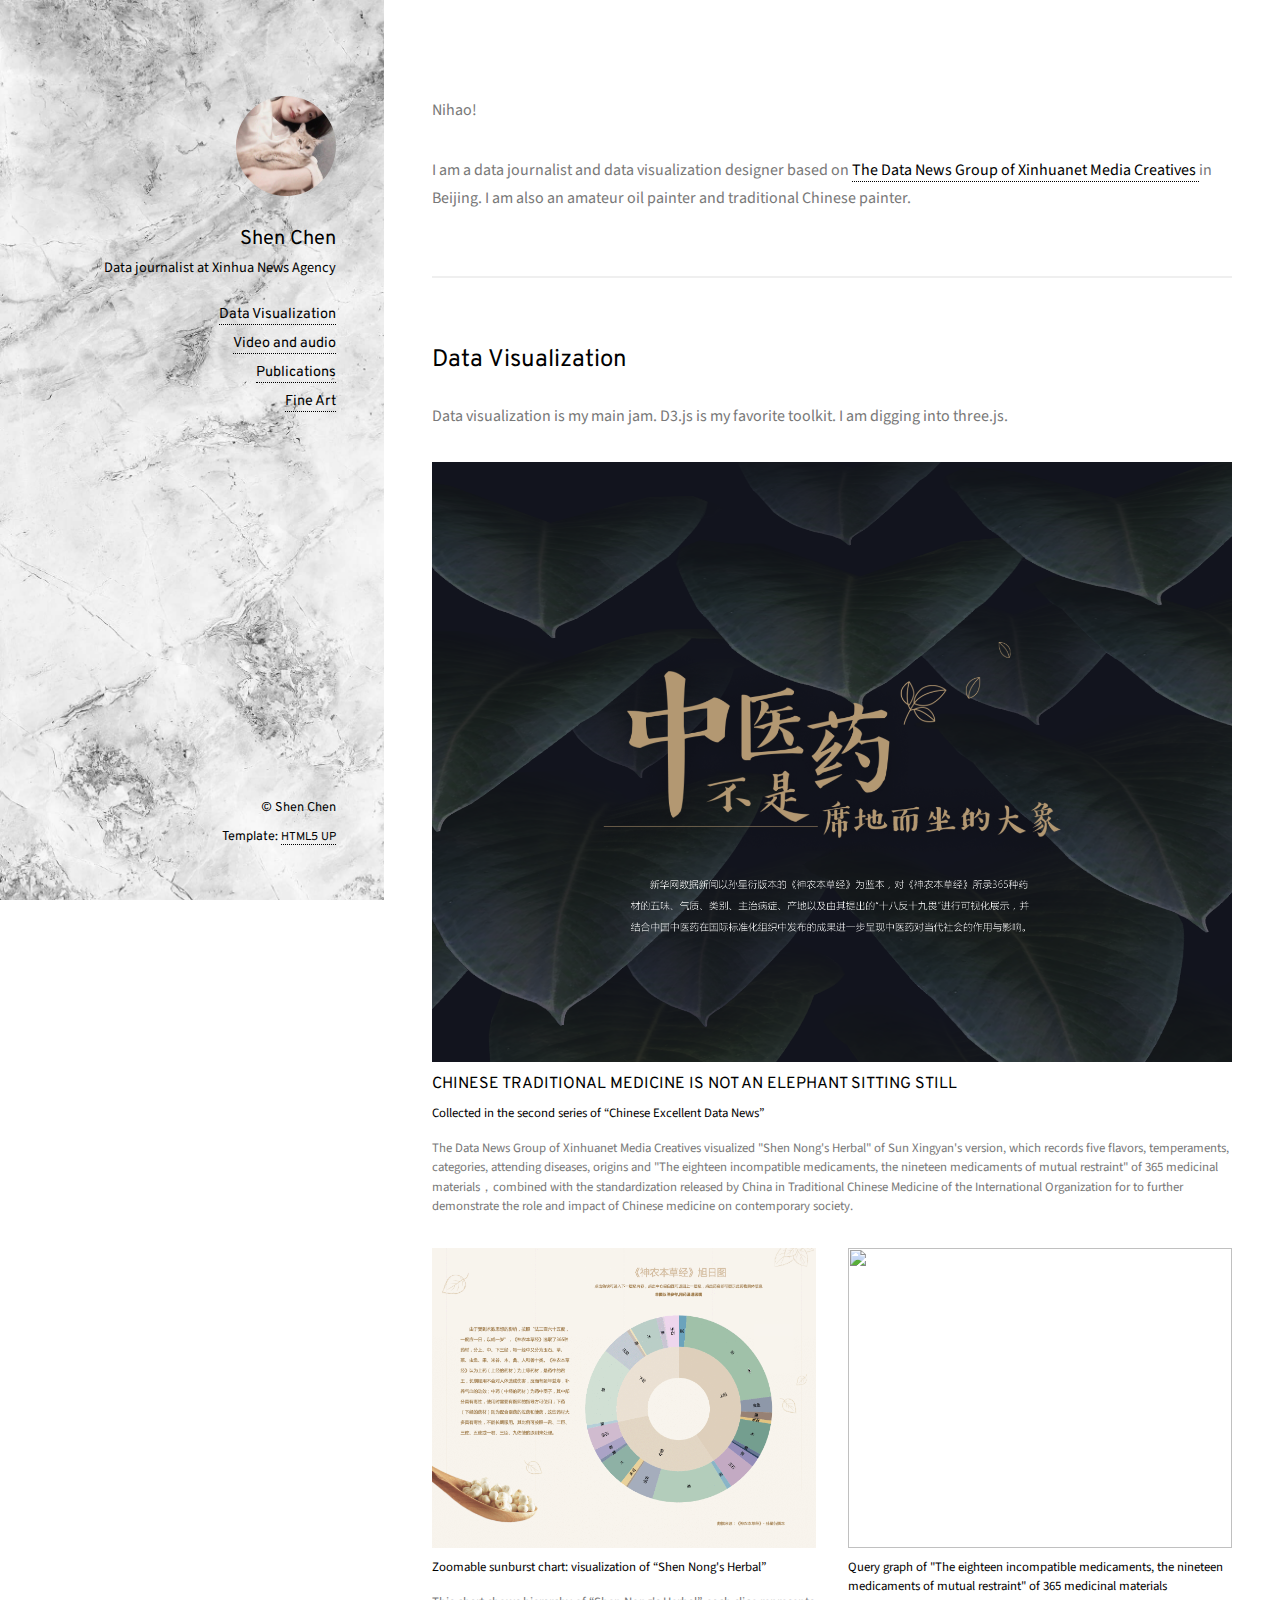
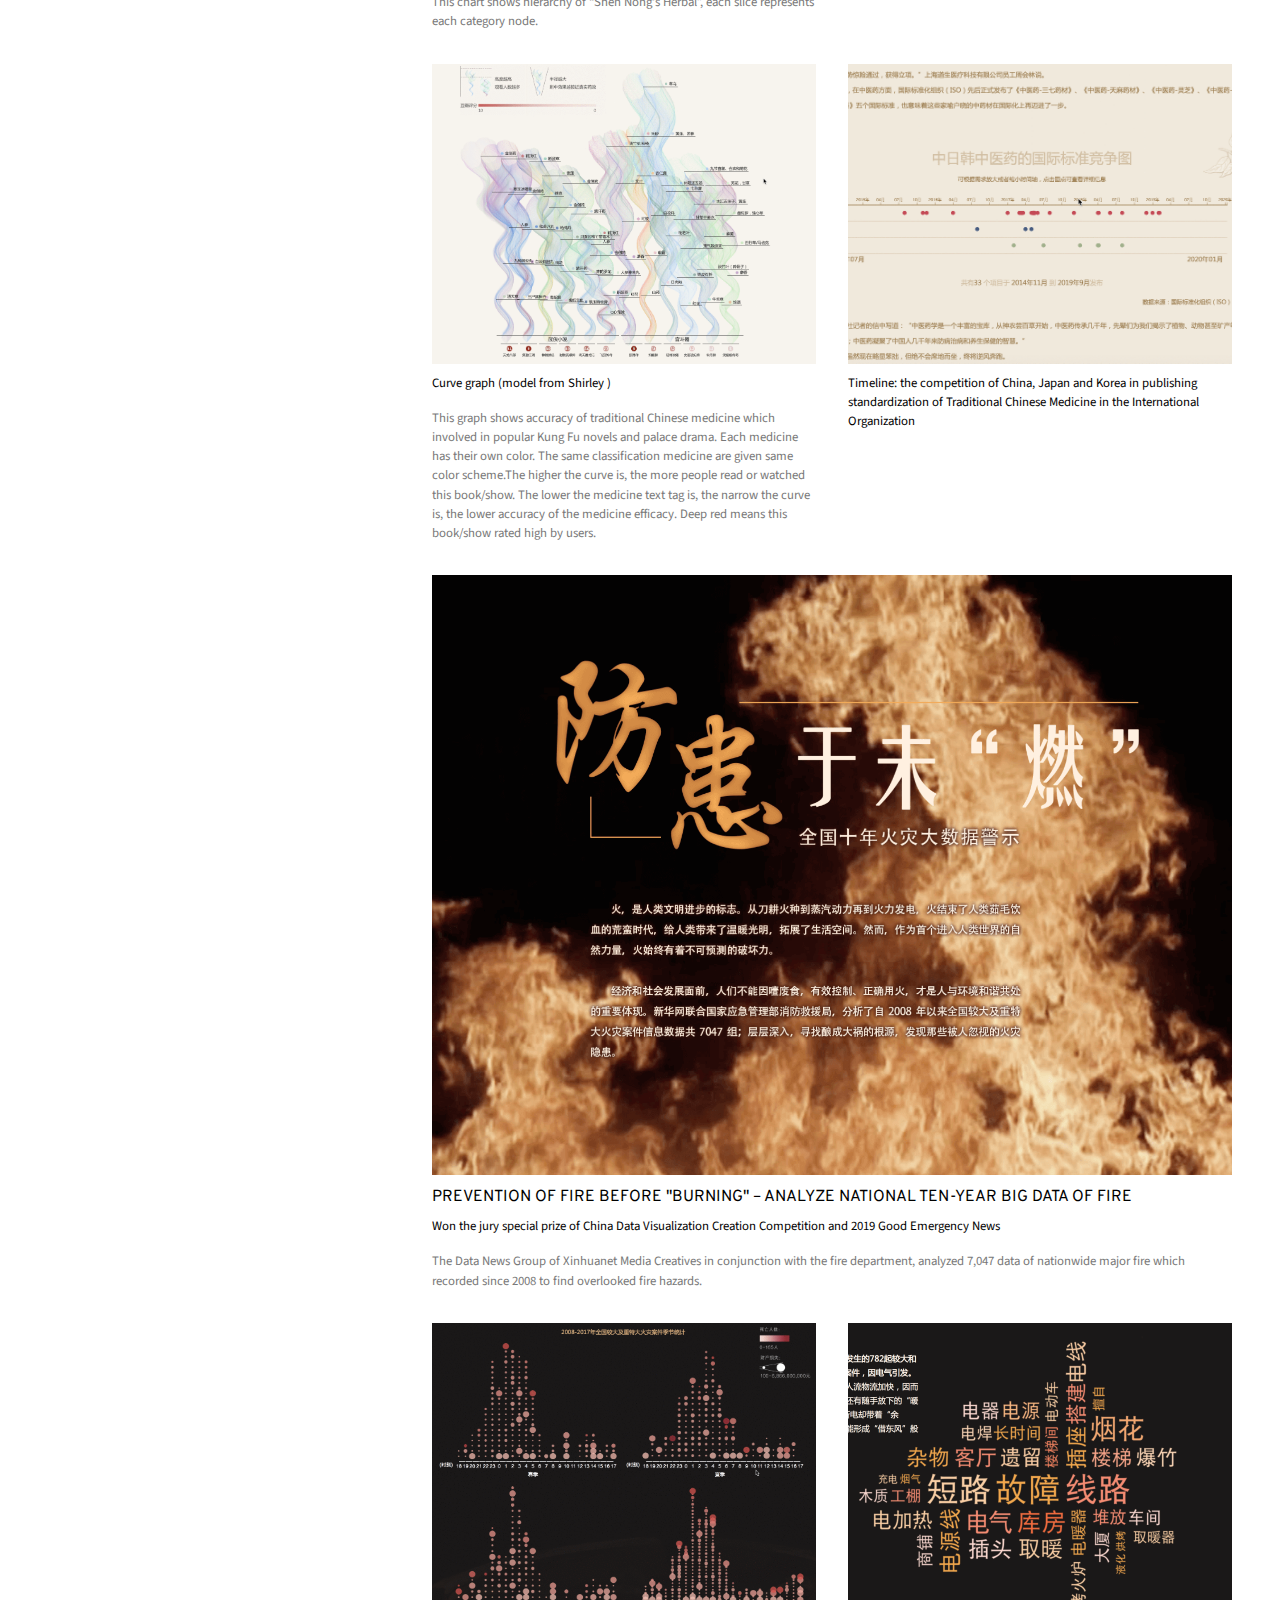
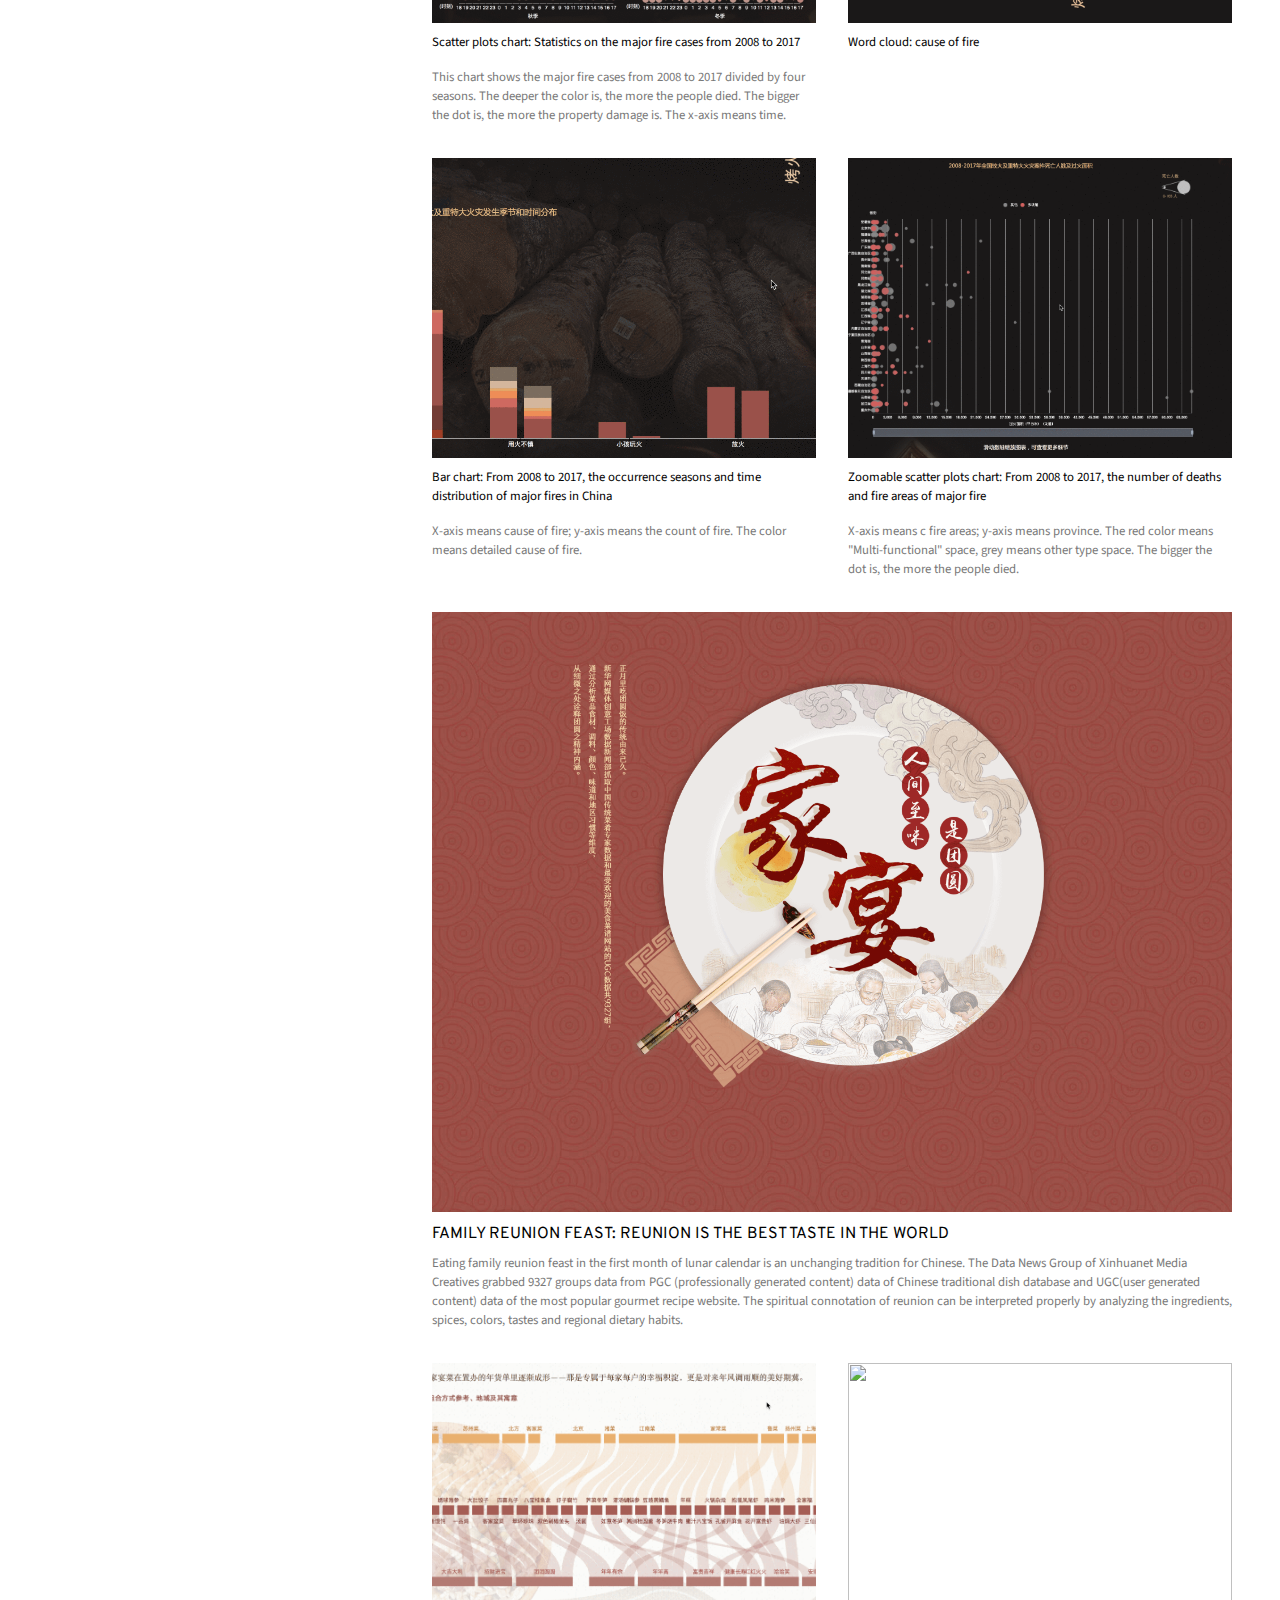
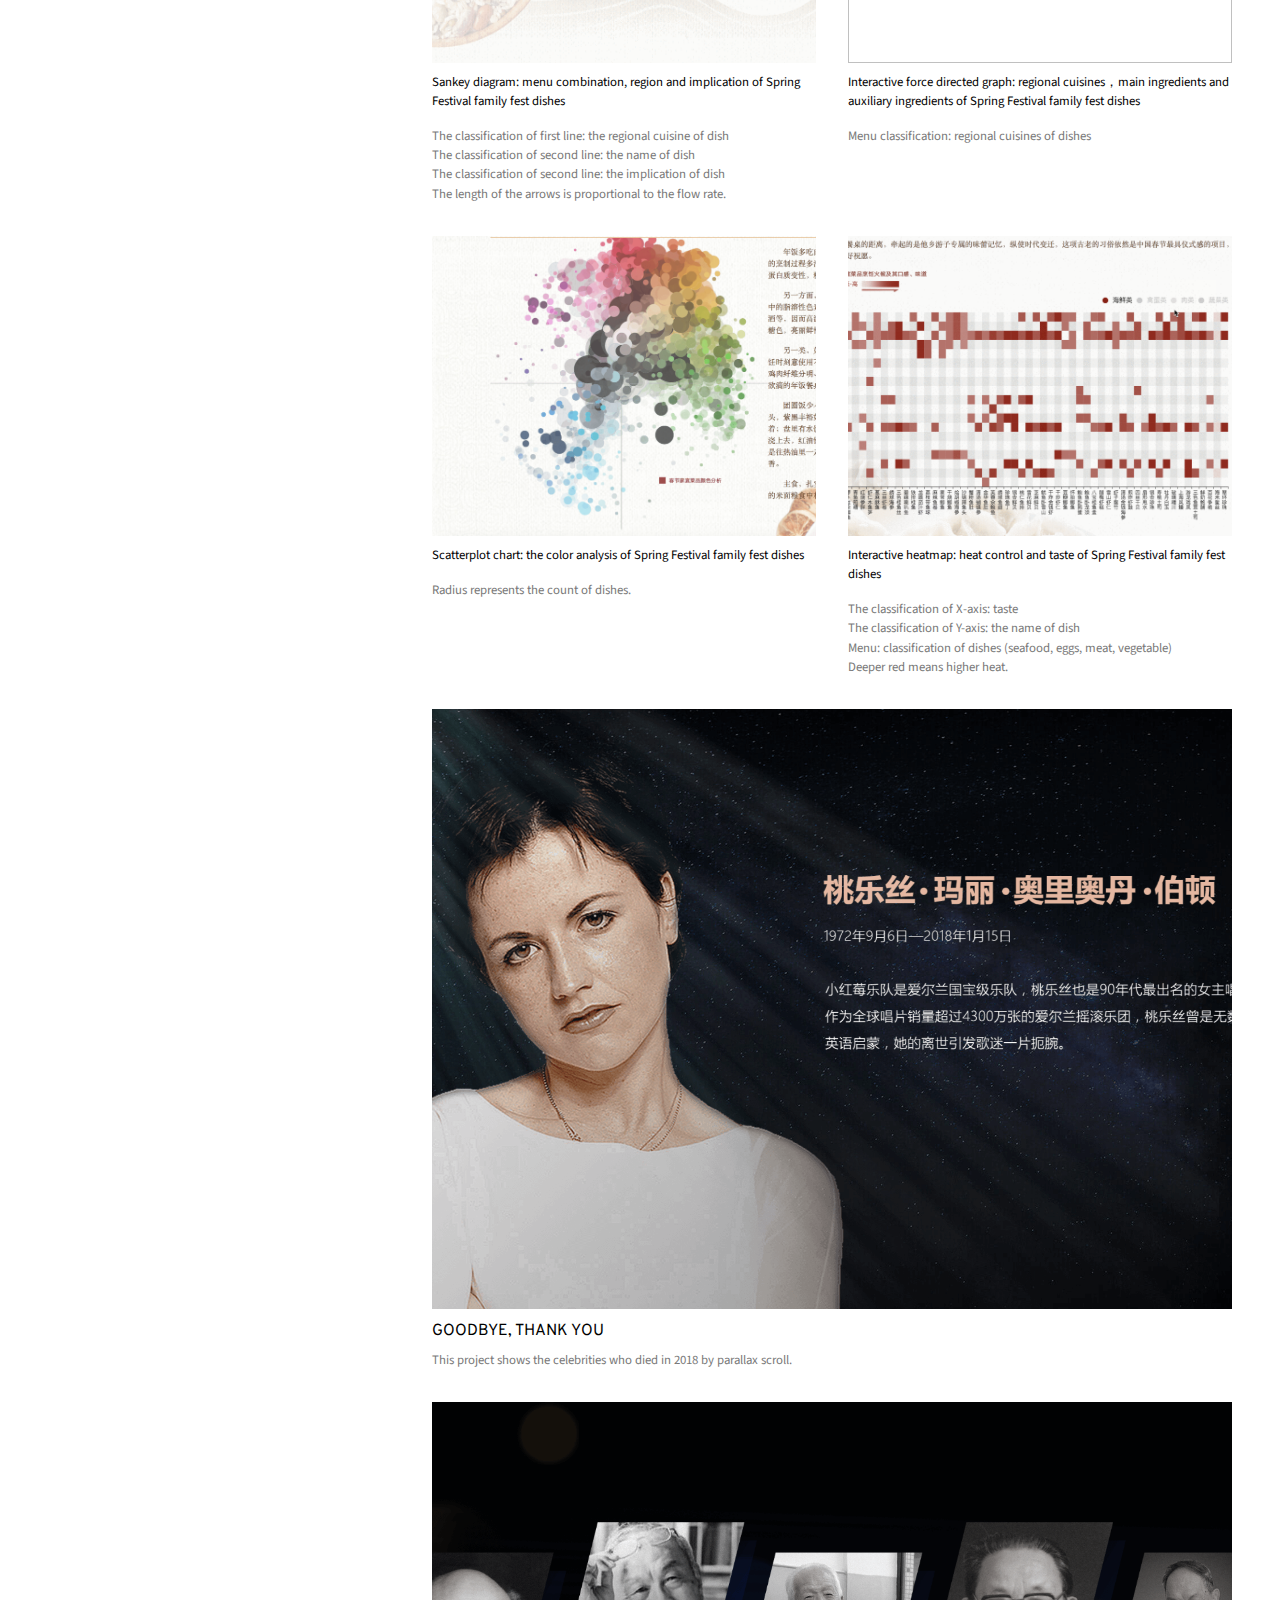
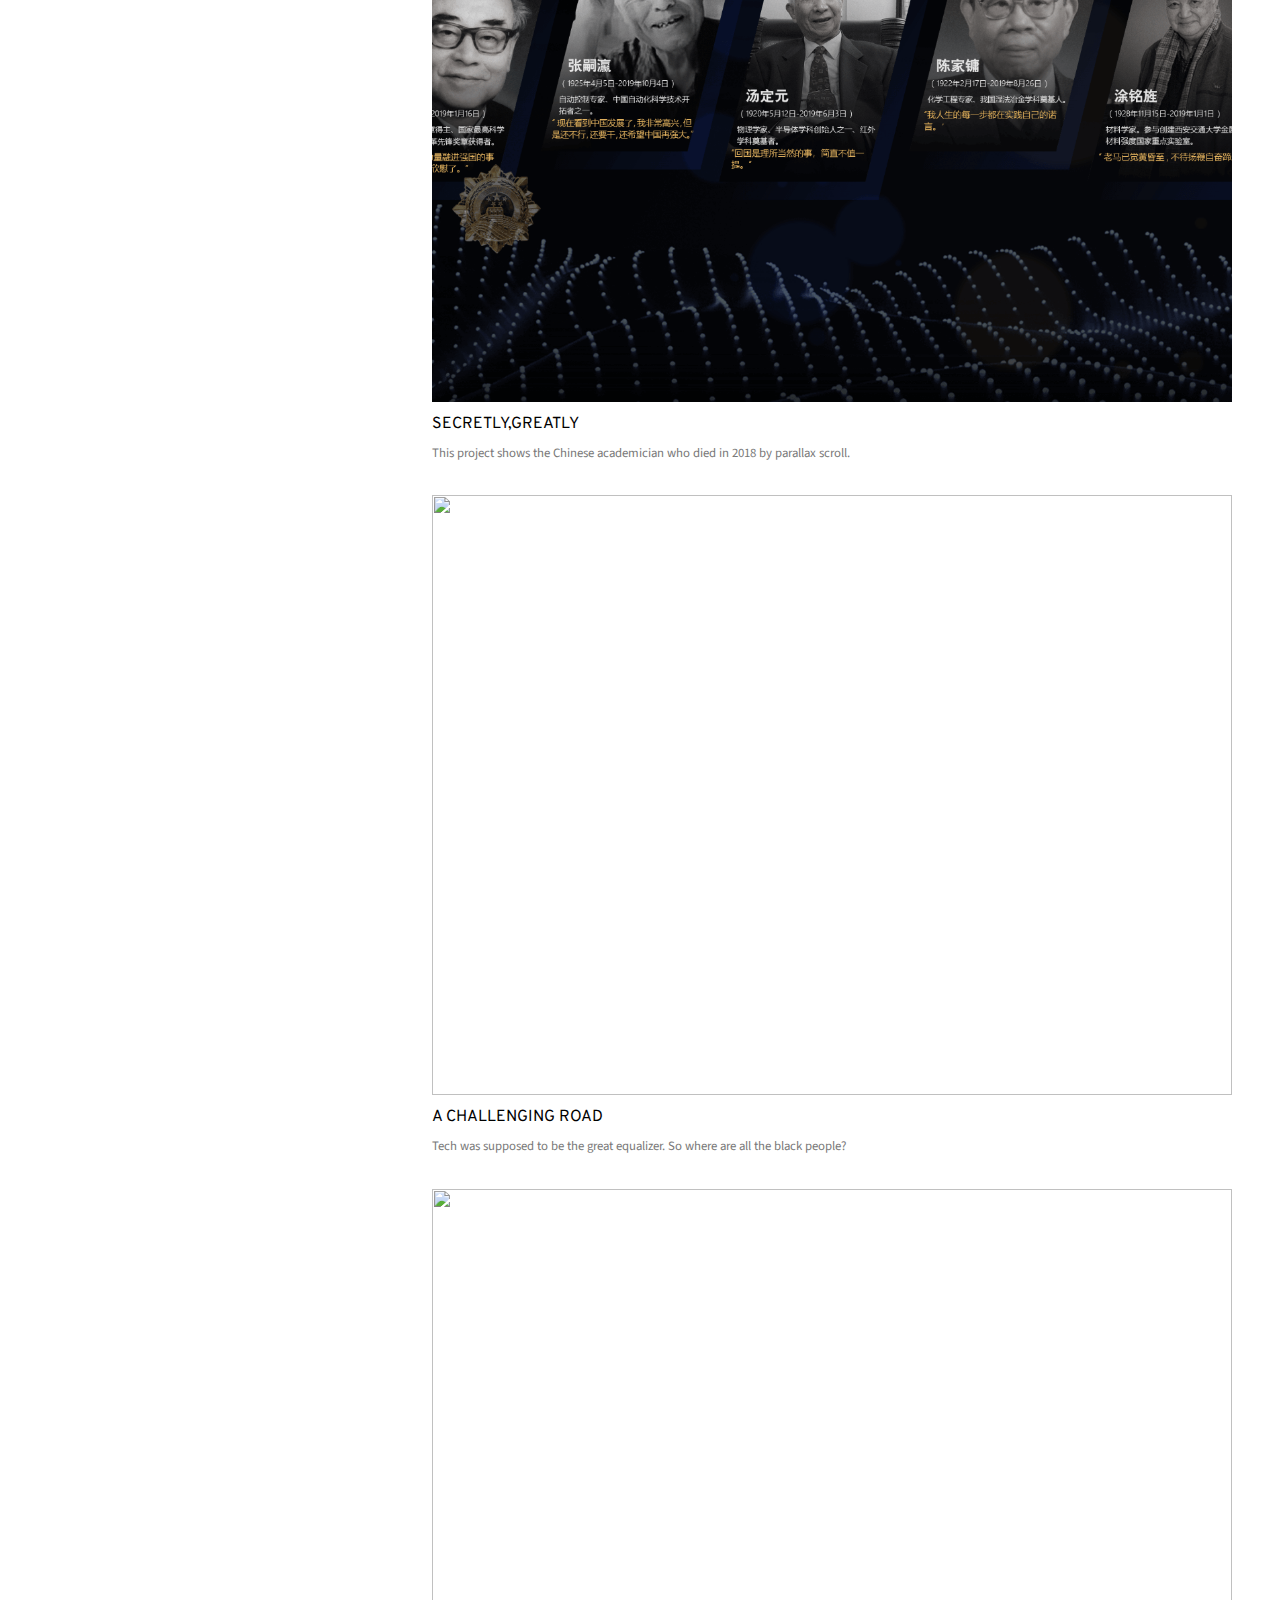
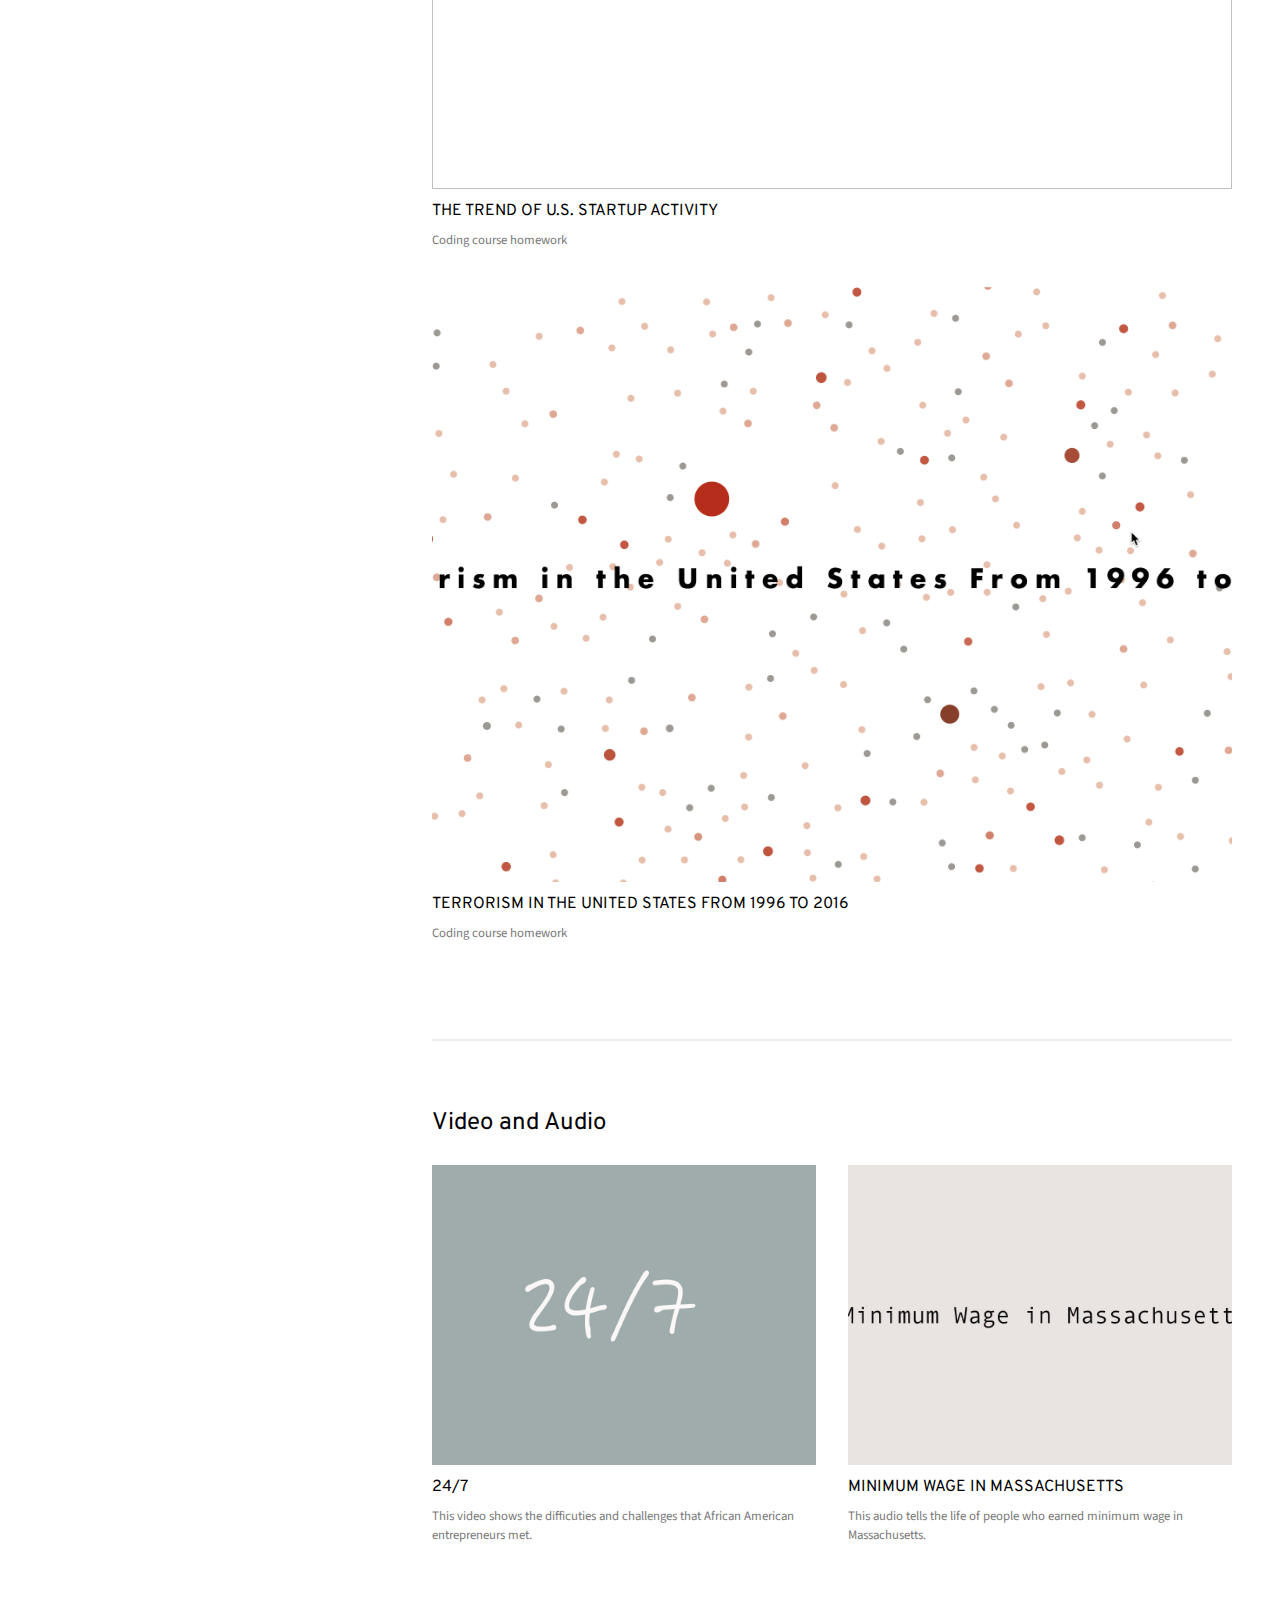
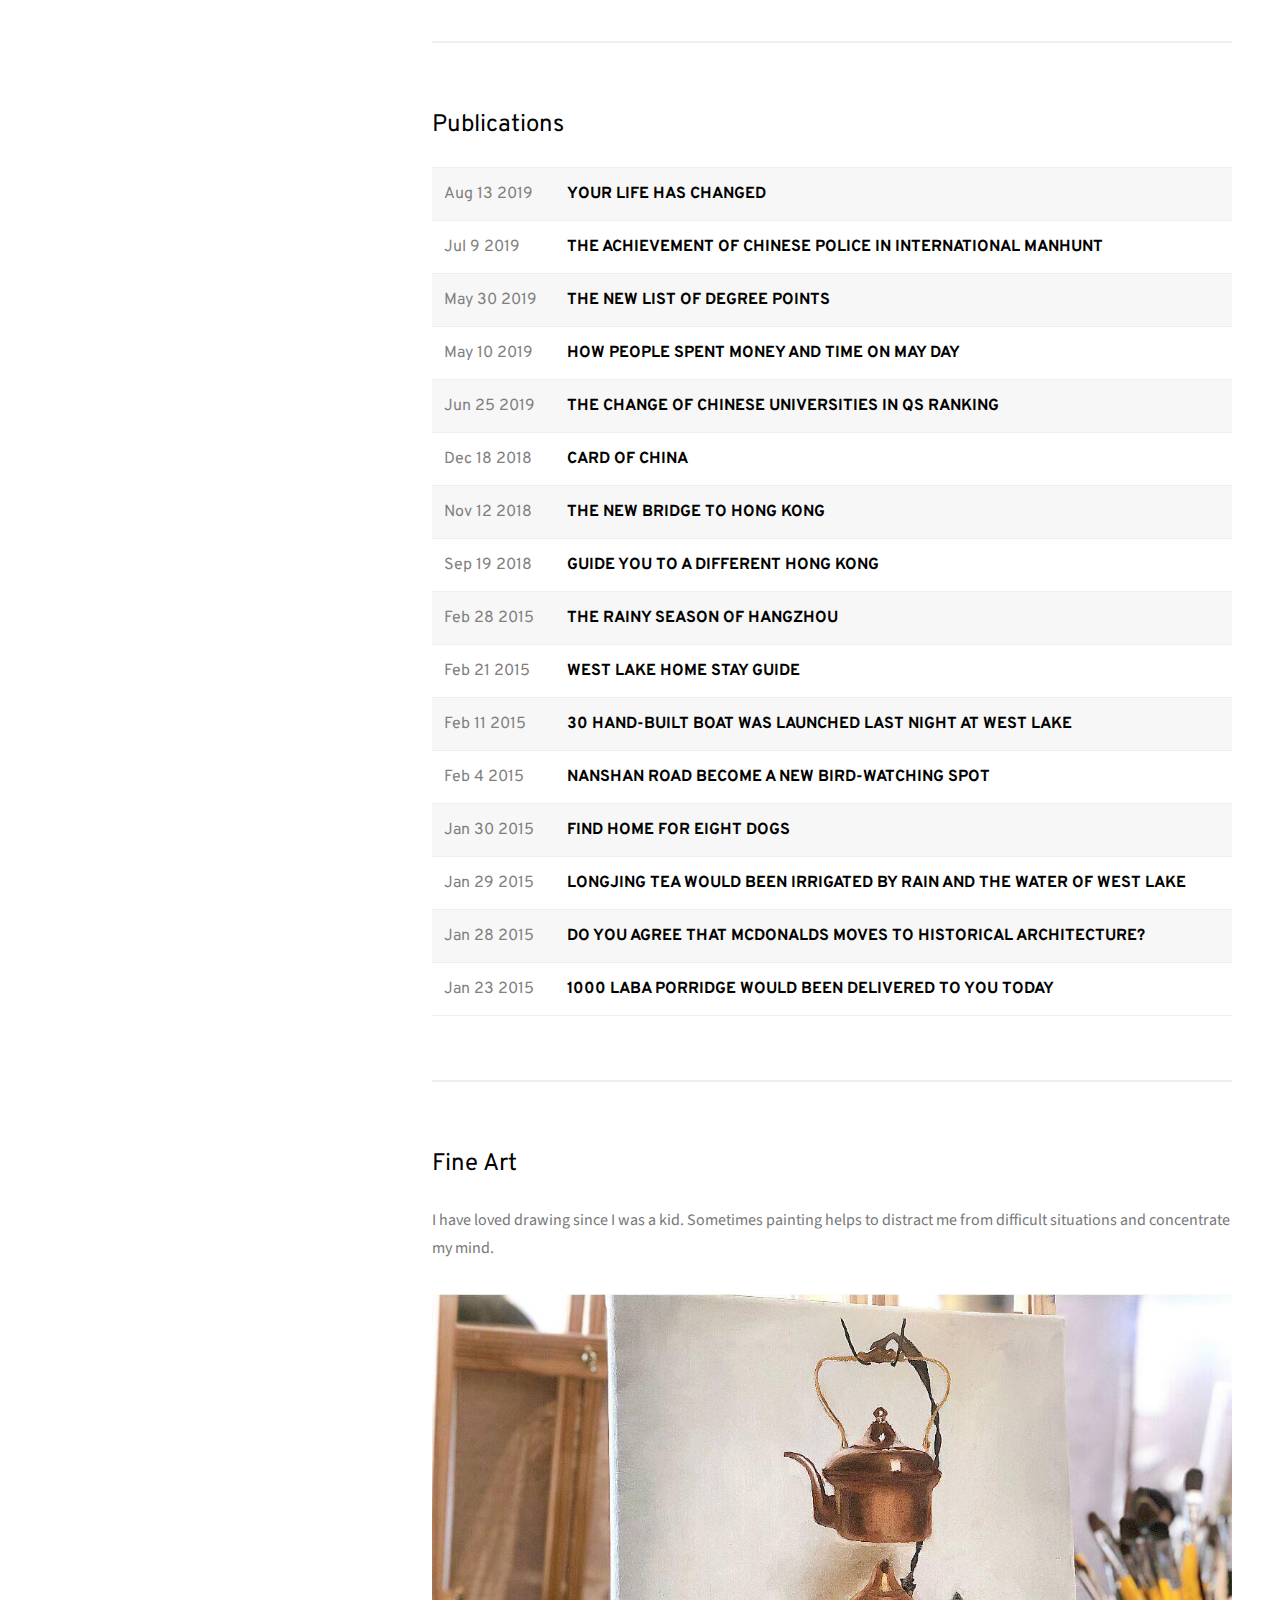
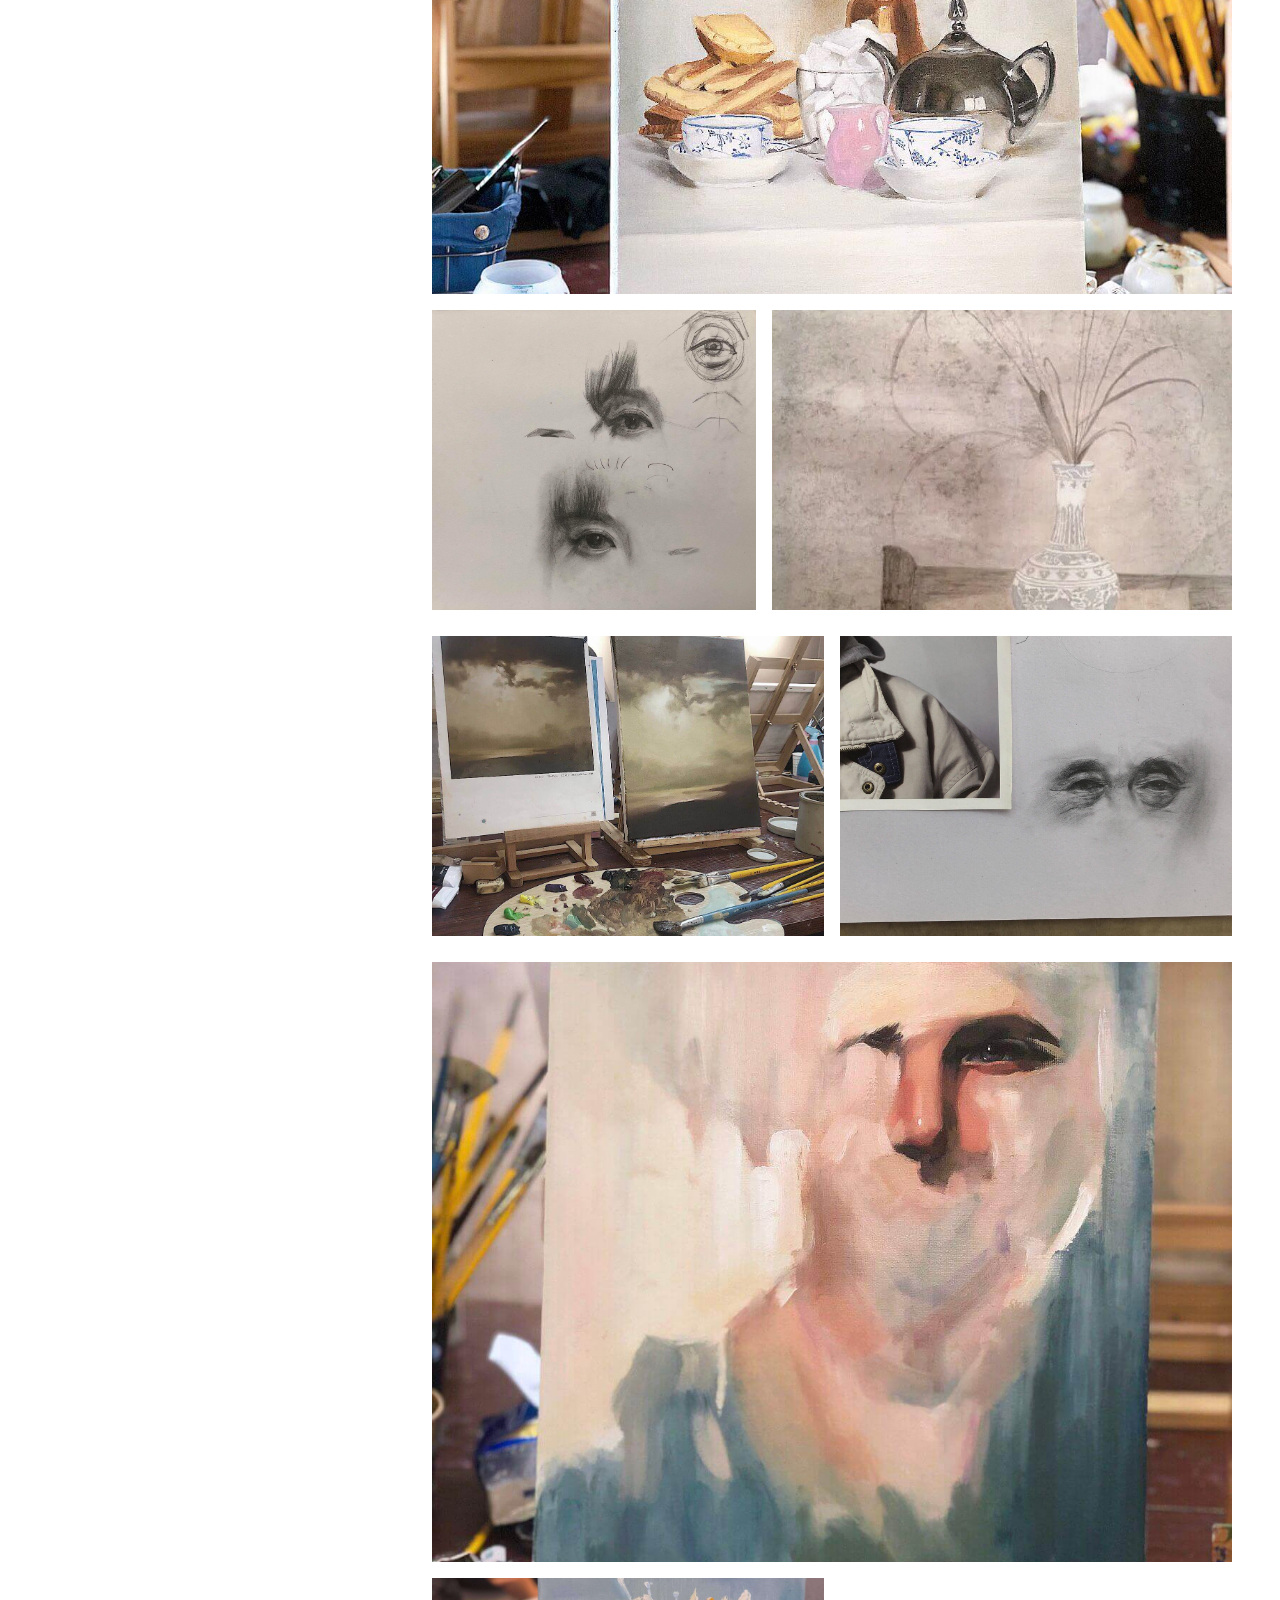
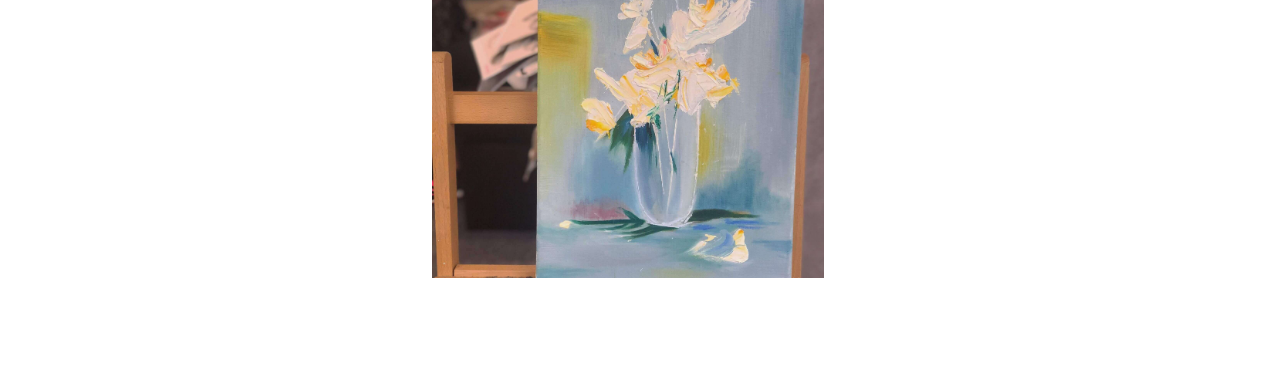
==== index.html @ 976555fa "initial" ====
<!DOCTYPE HTML>
<html>
	<head>
		<title>Shen Chen</title>
		<meta charset="utf-8" />
		<link rel="shortcut icon" type="image/x-icon" href="favicon.ico" />
		<meta name="viewport" content="width=device-width, initial-scale=1, user-scalable=no" />
		<link rel="stylesheet" href="assets/css/main.css" />
		<link rel="stylesheet" href="assets/css/custom.css" />
	</head>
	<body class="is-preload">

		<!-- Header -->
			<header id="header">
				<div class="inner">
					<a href="#" class="image avatar"><img src="images/shen.jpg" alt="Link to work" /></a>
					<h1> Shen Chen </h1>
						<p>Data journalist at Xinhua News Agency</p>
						<ul >
							<li><a href="#two" > Data Visualization </a></li>
							<li><a href="#three" > Video and audio </a></li>
							<li><a href="#four" > Publications </a></li>
							<li><a href="#five"> Fine Art </a></li>
						</ul>
				</div>
			</header>

		<!-- Main -->
			<div id="main">

				<!-- One -->
					<section id="one">
						<p>Nihao! </p>
						<p>I am a data journalist and data visualization designer based on <a href="http://www.xinhuanet.com/datanews/index.htm">The Data News Group of Xinhuanet Media Creatives </a>in Beijing. I am also an amateur oil painter and traditional Chinese painter.</p>
					</section>

				<!-- Two -->
					<section id="two">
						<h2>Data Visualization</h2>
						<p>Data visualization is my main jam. D3.js is my favorite toolkit. I am digging into three.js. </p>


						<div class="row">
							<article class="col-12 col-12-xsmall work-item">
								<a href="http://www.xinhuanet.com/video/sjxw/2019-08/02/c_1210225888.htm" target="_blank"><img style="height:600px" src="images/thumbs/medicine1.png"/></a>
								<h3 class='sub_title'>Chinese traditional medicine is not an elephant sitting still</h3>
								<div id='subhead'><p>Collected in the second series of “Chinese Excellent Data News”</p></div>
								<p>
								The Data News Group of Xinhuanet Media Creatives visualized "Shen Nong's Herbal" of Sun Xingyan's version, which records five flavors, temperaments, categories, attending diseases, origins and "The eighteen incompatible medicaments, the nineteen medicaments of mutual restraint" of 365 medicinal materials，combined with the standardization  released by China in Traditional Chinese Medicine of the International Organization for to further demonstrate the role and impact of Chinese medicine on contemporary society.
								</p>
							</article>
							<article class="col-6 col-12-xsmall work-item">
								<img src="images/thumbs/medicine2.gif" />
								<div id='subhead'><p>Zoomable sunburst chart: visualization of “Shen Nong's Herbal”</p></div>
								<p>This chart shows hierarchy of “Shen Nong's Herbal”, each slice represents each category node.</p>
							</article>
							<article class="col-6 col-12-xsmall work-item">
								<img src="images/thumbs/medicine3.gif" />
								<div id='subhead'><p>Query graph of "The eighteen incompatible medicaments, the nineteen medicaments of mutual restraint" of 365 medicinal materials</p></div>
							</article>
							<article class="col-6 col-12-xsmall work-item">
								<img src="images/thumbs/medicine4.gif" />
								<div id='subhead'><p>Curve graph (model from <a href="http://sxywu.com/olympics/">Shirley</a> )</p></div>
								<p>This graph shows accuracy of traditional Chinese medicine which involved in popular Kung Fu novels and palace drama. Each medicine has their own color. The same classification medicine are given same color scheme.The higher the curve is, the more people read or watched this book/show. The lower the medicine text tag is, the narrow the curve is, the lower accuracy of the medicine efficacy. Deep red means this book/show rated high by users. </p>
							</article>
							<article class="col-6 col-12-xsmall work-item">
								<img src="images/thumbs/medicine5.gif" />
								<div id='subhead'><p>Timeline: the competition of China, Japan and Korea in publishing standardization of Traditional Chinese Medicine in the International Organization </p></div>
							</article>

							<article class="col-12 col-12-xsmall work-item">
								<a href="http://www.xinhuanet.com/video/sjxw/2019-08/02/c_1210225888.htm" target="_blank"><img style="height:600px" src="images/thumbs/fire1.png"/></a>
								<h3 class='sub_title'>Prevention of fire before "burning" – analyze national ten-year big data of fire</h3>
								<div id='subhead'><p>Won the jury special prize of China Data Visualization Creation Competition and 2019 Good Emergency News</p></div>
								<p>
								The Data News Group of Xinhuanet Media Creatives in conjunction with the fire department, analyzed 7,047 data of nationwide
								major fire which recorded since 2008 to find overlooked fire hazards.
								</p>
							</article>
							<article class="col-6 col-12-xsmall work-item">
								<img src="images/thumbs/fire2.gif" />
								<div id='subhead'><p>Scatter plots chart: Statistics on the major fire cases from 2008 to 2017</p></div>
								<p>This chart shows the major fire cases from 2008 to 2017 divided by four seasons. The deeper the color
									is, the more the people died. The bigger the dot is, the more the property damage is. The x-axis means time.</p>
							</article>
							<article class="col-6 col-12-xsmall work-item">
								<img src="images/thumbs/fire3.png" />
								<div id='subhead'><p>Word cloud: cause of fire</p></div>
							</article>
							<article class="col-6 col-12-xsmall work-item">
								<img src="images/thumbs/fire4.gif" />
								<div id='subhead'><p>Bar chart: From 2008 to 2017, the occurrence seasons and time distribution of major fires in China</p></div>
								<p>X-axis means cause of fire; y-axis means the count of fire. The color means detailed cause of fire. </p>
							</article>
							<article class="col-6 col-12-xsmall work-item">
								<img src="images/thumbs/fire5.gif" />
								<div id='subhead'><p>Zoomable scatter plots chart: From 2008 to 2017, the number of deaths and fire areas of major fire</p></div>
								<p>X-axis means c fire areas; y-axis means province. The red color means "Multi-functional" space, grey means other type space. The bigger the dot is, the more the people died.  </p>
							</article>

							<article class="col-12 col-12-xsmall work-item">
								<a href="http://www.xinhuanet.com/video/sjxw/2019-02/19/c_1210062862.htm" target="_blank"><img style="height:600px" src="images/thumbs/festival1.png"/></a>
								<h3 class='sub_title'>Family reunion feast: reunion is the best taste in the world</h3>
								<p>
								Eating family reunion feast in the first month of lunar calendar is an unchanging tradition for Chinese. The Data News Group of Xinhuanet
								Media Creatives grabbed 9327 groups data from PGC (professionally generated content) data of Chinese traditional dish database and
								UGC(user generated content) data of the most popular gourmet recipe website. The spiritual connotation of reunion can be interpreted properly
								by analyzing the ingredients, spices, colors, tastes and regional dietary habits.
								</p>
							</article>
							<article class="col-6 col-12-xsmall work-item">
								<img src="images/thumbs/festival2.gif" />
								<div id='subhead'><p>Sankey diagram: menu combination, region and implication of Spring Festival family fest dishes</p></div>
								<p>The classification of first line: the regional cuisine of dish
									<br>The classification of second line: the name of dish
									<br>The classification of second line: the implication of dish
									<br>The length of the arrows is proportional to the flow rate.
								</p>
							</article>
							<article class="col-6 col-12-xsmall work-item">
								<img src="images/thumbs/festival3.gif" />
								<div id='subhead'><p>Interactive force directed graph: regional cuisines，main ingredients and auxiliary ingredients of Spring Festival family fest dishes</p></div>
								<p>Menu classification: regional cuisines of dishes</p>
							</article>
							<article class="col-6 col-12-xsmall work-item">
								<img src="images/thumbs/festival4.png" />
								<div id='subhead'><p>Scatterplot chart: the color analysis of Spring Festival family fest dishes</p></div>
								<p>Radius represents the count of dishes.</p>
							</article>
							<article class="col-6 col-12-xsmall work-item">
								<img src="images/thumbs/festival5.gif" />
								<div id='subhead'><p>Interactive heatmap: heat control and taste of Spring Festival family fest dishes</p></div>
								<p>The classification of X-axis: taste
									<br>The classification of Y-axis: the name of dish
									<br>Menu: classification of dishes (seafood, eggs, meat, vegetable)
									<br>Deeper red means higher heat.
								</p>
							</article>

							<article class="col-12 col-12-xsmall work-item">
								<a href="http://fms.news.cn/swf/2018_sjxw/12_30_sqdr/index.html" target="_blank"><img style="height:600px" src="images/thumbs/scroll1.png"/></a>
								<h3>GOODBYE, THANK YOU</h3>
								<p>
									This project shows the celebrities who died in 2018 by parallax scroll.
								</p>
							</article>

							<article class="col-12 col-12-xsmall work-item">
								<a href="http://www.xinhuanet.com/video/sjxw/2019-12/27/c_1210414721.htm" target="_blank"><img style="height:600px" src="images/thumbs/scroll2.png"/></a>
								<h3>SECRETLY,GREATLY</h3>
								<p>
									This project shows the Chinese academician who died in 2018 by parallax scroll.
								</p>
							</article>

							<article class="col-12 col-12-xsmall work-item">
								<a href="https://web.northeastern.edu/themargins/tech-was-supposed-to-be-the-great-equalizer/" target="_blank"><img style="height:600px" src="images/thumbs/dan.gif"/></a>
								<h3>A CHALLENGING ROAD</h3>
								<p>
									Tech was supposed to be the great equalizer. So where are all the black people?
								</p>
							</article>

							<article class="col-12 col-12-xsmall work-item">
								<a href="https://chenshen0406.github.io/homepage/datalist.html" target="_blank"><img style="height:600px" src="images/thumbs/dave.gif"/></a>
								<h3>THE TREND OF U.S. STARTUP ACTIVITY</h3>
								<p>
									Coding course homework
								</p>
							</article>

							<article class="col-12 col-12-xsmall work-item">
								<a href="https://chenshen0406.github.io/final/dist/" target="_blank"><img style="height:600px" src="images/thumbs/dots.gif"/></a>
								<h3>TERRORISM IN THE UNITED STATES FROM 1996 TO 2016</h3>
								<p>
									Coding course homework
								</p>
							</article>
						</div>

					</section>


					<!-- Three -->
						<section id="three">
							<h2>Video and Audio</h2>
							<div class="row">
								<article class="col-6 col-12-xsmall work-item">
									<a href="https://pan.baidu.com/s/1smZmDOD" target="_blank"><img src="images/thumbs/video1.jpg" alt="Link to work" /></a>
									<h3>24/7</h3>
									<p>This video shows the difficuties and challenges that African American entrepreneurs met.</p>
								</article>
								<article class="col-6 col-12-xsmall work-item">
									<a href="https://pan.baidu.com/s/1pMO1xft" target="_blank"><img src="images/thumbs/audio1.jpg" alt="Link to work" /></a>
									<h3 class='sub_title'>Minimum Wage in Massachusetts</h3>
									<p>This audio tells the life of people who earned minimum wage in Massachusetts.</p>
								</article>
							</div>

						</section>

						<!-- Four -->
							<section id="four">
								<h2>Publications</h2>
								<article class="col-12 col-12-xsmall work-item">
									<table style="width:100%">
									<tr>
										<td class="date">Aug 13 2019</td>
										<td class="work">
											<a href="http://fms.news.cn/swf/2019_sjxw/8_13_ms/index.html" class='sub_title'>
												Your life has changed
											</a><br>
										</td>
									</tr>
									<tr>
										<td class="date">Jul 9 2019</td>
										<td class="work">
											<a href="http://www.xinhuanet.com/video/sjxw/2019-07/09/c_1210186580.htm" class='sub_title'>
												The achievement of Chinese police in international manhunt
											</a>
										</td>
									</tr>
									<tr>
										<td class="date">May 30 2019</td>
										<td class="work">
											<a href="http://www.xinhuanet.com/video/sjxw/2019-05/30/c_1210147977.htm " class='sub_title'>
												The new list of degree points
											</a>
										</td>
									</tr>
									<tr>
										<td class="date">May 10 2019</td>
										<td class="work">
											<a href="http://www.xinhuanet.com/video/sjxw/2019-05/10/c_1210131054.htm" class='sub_title'>
												How people spent money and time on May Day
											</a>
										</td>
									</tr>
									<tr>
										<td class="date">Jun 25 2019</td>
										<td class="work">
											<a href="http://www.xinhuanet.com/video/sjxw/2019-06/25/c_1210169179.htm" class='sub_title'>
												The change of Chinese Universities in QS ranking
											</a>
										</td>
									</tr>
									<tr>
										<td class="date">Dec 18 2018</td>
										<td class="work">
											<a href="http://www.xinhuanet.com/video/sjxw/2018-12/18/c_1210018050.htm" class='sub_title'>
												Card of China
											</a>
										</td>
									</tr>
									<tr>
										<td class="date">Nov 12 2018</td>
										<td class="work">
											<a href="http://www.xinhuanet.com/video/sjxw/2018-11/12/c_129991856.htm" class='sub_title'>
												The new bridge to Hong Kong
											</a>
										</td>
									</tr>
									<tr>
										<td class="date">Sep 19 2018</td>
										<td class="work">
											<a href="http://www.xinhuanet.com/video/sjxw/2018-09/19/c_129956661.htm" class='sub_title'>
												Guide you to a different Hong Kong
											</a>
										</td>
									</tr>
									<tr>
										<td class="date">Feb 28 2015</td>
										<td class="work">
											<a href="http://qjwb.zjol.com.cn/html/2015-02/28/content_2977026.htm?div=-1" class='sub_title'>
												The rainy season of Hangzhou
											</a><br>
										</td>
									</tr>
									<tr>
										<td class="date">Feb 21 2015</td>
										<td class="work">
											<a href="http://qjwb.zjol.com.cn/html/2015-02/21/content_2974654.htm?div=-1" class='sub_title'>
												West Lake home stay guide
											</a><br>
										</td>
									</tr>
									<tr>
										<td class="date">Feb 11 2015</td>
										<td class="work">
											<a href="http://qjwb.zjol.com.cn/html/2015-02/11/content_2968816.htm?div=-1" class='sub_title'>
												30 hand-built boat was launched last night at West Lake
											</a><br>
										</td>
									</tr>
									<tr>
										<td class="date">Feb 4 2015</td>
										<td class="work">
											<a href="http://qjwb.zjol.com.cn/html/2015-02/04/content_2962289.htm?div=-1" class='sub_title'>
												Nanshan road become a new bird-watching spot
											</a><br>
										</td>
									</tr>
									<tr>
										<td class="date">Jan 30 2015</td>
										<td class="work">
											<a href="http://qjwb.zjol.com.cn/html/2015-01/30/content_2958847.htm?div=-1" class='sub_title'>
												Find home for eight dogs
											</a><br>
										</td>
									</tr>
									<tr>
										<td class="date">Jan 29 2015</td>
										<td class="work">
											<a href="http://qjwb.zjol.com.cn/html/2015-01/29/content_2956926.htm?div=-1" class='sub_title'>
												Longjing tea would been irrigated by rain and the water of West Lake
											</a><br>
										</td>
									</tr>
									<tr>
										<td class="date">Jan 28 2015</td>
										<td class="work">
											<a href="http://qjwb.zjol.com.cn/html/2015-01/28/content_2956063.htm?div=-1" class='sub_title'>
												Do you agree that McDonalds moves to historical architecture?
											</a><br>
										</td>
									</tr>
									<tr>
										<td class="date">Jan 23 2015</td>
										<td class="work">
											<a href="http://qjwb.zjol.com.cn/html/2015-01/23/content_2951926.htm?div=-1" class='sub_title'>
												1000 laba porridge would been delivered to you today
											</a><br>
										</td>
									</tr>
								</table>
								</article>
							</section>

							<section id="five">
								<h2>Fine Art</h2>
								<p>I have loved drawing since I was a kid. Sometimes painting helps to distract me from difficult situations and concentrate my mind. </p>
								<div class="box alt">
									<div class="row gtr-50 gtr-uniform">
										<article class="col-12 col-12-xsmall tall-work-item"><a href="images/thumbs/fine6.jpg" class="image fit thumb"><img src="images/thumbs/fine6.jpg"/></a></article>
										<article class="col-5 col-12-xsmall work-item"><a href="images/thumbs/fine2.jpg" class="image fit thumb"><img src="images/thumbs/fine2.jpg"/></a></article>
										<article class="col-7 col-12-xsmall work-item"><a href="images/thumbs/fine3.jpg" class="image fit thumb"><img src="images/thumbs/fine3.jpg"/></a></article>
										<article class="col-6 col-12-xsmall work-item"><a href="images/thumbs/fine4.jpg" class="image fit thumb"><img src="images/thumbs/fine4.jpg"/></a></article>
										<article class="col-6 col-12-xsmall work-item"><a href="images/thumbs/fine1.jpg" class="image fit thumb"><img src="images/thumbs/fine1.jpg"/></a></article>
										<article class="col-12 col-12-xsmall tall-work-item"><a href="images/thumbs/fine5.jpg" class="image fit thumb"><img src="images/thumbs/fine5.jpg"/></a></article>
										<article class="col-6 col-12-xsmall work-item"><a href="images/thumbs/fine7.jpg" class="image fit thumb"><img src="images/thumbs/fine7.jpg" /></a></article>
									</div>
								</div>
							</section>



		<!-- Footer -->
			<footer id="footer">
				<div class="inner">
					<!-- <ul class="icons">
						<li><a href="http://twitter.com/beatricezjin" class="icon fa-twitter" target="_blank"><span class="label">Twitter</span></a></li>
						<li><a href="http://github.com/bzjin" class="icon fa-github" target="_blank"><span class="label">Github</span></a></li>
						<li><a href="https://www.linkedin.com/in/beatrice-j-1486b997/" class="icon fa-linkedin" target="_blank"><span class="label">LinkedIn</span></a></li>
					</ul> -->
					<ul class="copyright" >
						<li>&copy; Shen Chen</li><li>Template: <a href="http://html5up.net">HTML5 UP</a></li>
					</ul>
				</div>
			</footer>

		<!-- Scripts -->
			<script src="assets/js/jquery.min.js"></script>
			<script src="assets/js/jquery.poptrox.min.js"></script>
			<script src="assets/js/browser.min.js"></script>
			<script src="assets/js/breakpoints.min.js"></script>
			<script src="assets/js/util.js"></script>
			<script src="assets/js/main.js"></script>

	</body>
</html>
---- assets/css/main.css ----
@import url("font-awesome.min.css");
@import url("https://fonts.googleapis.com/css?family=Overpass:400,800");
@import url("https://fonts.googleapis.com/css?family=Source+Sans+Pro:400,800");

/*
	Strata by HTML5 UP
	html5up.net | @ajlkn
	Free for personal and commercial use under the CCA 3.0 license (html5up.net/license)
*/

html, body, div, span, applet, object,
iframe, h1, h2, h3, h4, h5, h6, p, blockquote,
pre, a, abbr, acronym, address, big, cite,
code, del, dfn, em, img, ins, kbd, q, s, samp,
small, strike, strong, sub, sup, tt, var, b,
u, i, center, dl, dt, dd, ol, ul, li, fieldset,
form, label, legend, table, caption, tbody,
tfoot, thead, tr, th, td, article, aside,
canvas, details, embed, figure, figcaption,
footer, header, hgroup, menu, nav, output, ruby,
section, summary, time, mark, audio, video {
	margin: 0;
	padding: 0;
	border: 0;
	font-size: 100%;
	font: inherit;
	vertical-align: baseline;}

article, aside, details, figcaption, figure,
footer, header, hgroup, menu, nav, section {
	display: block;}

body {
	line-height: 1;
}

ol, ul {
	list-style: none;
}

blockquote, q {
	quotes: none;
}

	blockquote:before, blockquote:after, q:before, q:after {
		content: '';
		content: none;
	}

table {
	border-collapse: collapse;
	border-spacing: 0;
}

body {
	-webkit-text-size-adjust: none;
}

mark {
	background-color: transparent;
	color: inherit;
}

input::-moz-focus-inner {
	border: 0;
	padding: 0;
}

input, select, textarea {
	-moz-appearance: none;
	-webkit-appearance: none;
	-ms-appearance: none;
	appearance: none;
}

/* Basic */

	html {
		box-sizing: border-box;
	}

	*, *:before, *:after {
		box-sizing: inherit;
	}

	body {
		background: #fff;
	}

		body.is-preload *, body.is-preload *:before, body.is-preload *:after {
			-moz-animation: none !important;
			-webkit-animation: none !important;
			-ms-animation: none !important;
			animation: none !important;
			-moz-transition: none !important;
			-webkit-transition: none !important;
			-ms-transition: none !important;
			transition: none !important;
		}

	body, input, select, textarea {
		/* color: black; */
		color: #787878;
		font-family: "Overpass", Helvetica, sans-serif;
		font-size: 16pt;
		font-weight: 400;
		line-height: 1.75em;
	}

	a {
		-moz-transition: color 0.2s ease-in-out, border-color 0.2s ease-in-out;
		-webkit-transition: color 0.2s ease-in-out, border-color 0.2s ease-in-out;
		-ms-transition: color 0.2s ease-in-out, border-color 0.2s ease-in-out;
		transition: color 0.2s ease-in-out, border-color 0.2s ease-in-out;
		border-bottom: dotted 1px ;
		/* border-bottom: dotted 1px #49bf9d; */
		color: black;
		text-decoration: none;
	}

		a:hover {
			border-bottom-color: transparent;
			color: #49bf9d !important;
			text-decoration: none;
		}

	strong, b {
		color: #787878;
		font-weight: 400;
	}

	em, i {
		font-style: italic;
	}

	p {
		margin: 0 0 2em 0;
	}

	h1, h2, h3, h4, h5, h6 {
		color: black;
		/* font-weight: 700; */
		line-height: 1em;
		margin: 0 0 1em 0;
	}

		h1 a, h2 a, h3 a, h4 a, h5 a, h6 a {
			color: inherit;
			text-decoration: none;
		}

	h1 {
		font-size: 2em;
		line-height: 1.5em;
	}

	h2 {
		font-size: 1.5em;
		line-height: 1.5em;
	}

	h3 {
		font-size: 1.25em;
		line-height: 1.5em;
	}

	h4 {
		font-size: 1.1em;
		line-height: 1.5em;
	}

	h5 {
		font-size: 0.9em;
		line-height: 1.5em;
	}

	h6 {
		font-size: 0.7em;
		line-height: 1.5em;
	}

	#subhead{
		font-size: 1em;
		margin-bottom: 1em;
		color:black;
	}

	sub {
		font-size: 0.8em;
		position: relative;
		top: 0.5em;
	}

	sup {
		font-size: 0.8em;
		position: relative;
		top: -0.5em;
	}

	hr {
		border: 0;
		border-bottom: solid 2px #efefef;
		margin: 2em 0;
	}

		hr.major {
			margin: 3em 0;
		}

	blockquote {
		border-left: solid 6px #efefef;
		font-style: italic;
		margin: 0 0 2em 0;
		padding: 0.5em 0 0.5em 1.5em;
	}

	code {
		background: #f7f7f7;
		border-radius: 0.35em;
		border: solid 2px #efefef;
		font-family: "Courier New", monospace;
		font-size: 0.9em;
		margin: 0 0.25em;
		padding: 0.25em 0.65em;
	}

	pre {
		-webkit-overflow-scrolling: touch;
		font-family: "Courier New", monospace;
		font-size: 0.9em;
		margin: 0 0 2em 0;
	}

		pre code {
			display: block;
			line-height: 1.75em;
			padding: 1em 1.5em;
			overflow-x: auto;
		}

	.align-left {
		text-align: left;
	}

	.align-center {
		text-align: center;
	}

	.align-right {
		text-align: right;
	}

/* Container */

	.container {
		margin: 0 auto;
		max-width: calc(100% - 4em);
		width: 100%;
	}

		.container.xsmall {
			width: 25%;
		}

		.container.small {
			width: 50%;
		}

		.container.medium {
			width: 75%;
		}

		.container.large {
			width: 125%;
		}

		.container.xlarge {
			width: 150%;
		}

		.container.max {
			width: 100%;
		}

		@media screen and (max-width: 980px) {

			.container {
				width: 100% !important;
				max-width: 100% !important;
			}

		}

		@media screen and (max-width: 480px) {

			.container {
				max-width: calc(100% - 3em);
			}

		}

/* Row */

	.row {
		display: flex;
		flex-wrap: wrap;
		box-sizing: border-box;
		align-items: stretch;
	}

		.row > * {
			box-sizing: border-box;
		}

		.row.gtr-uniform > * > :last-child {
			margin-bottom: 0;
		}

		.row.aln-left {
			justify-content: flex-start;
		}

		.row.aln-center {
			justify-content: center;
		}

		.row.aln-right {
			justify-content: flex-end;
		}

		.row.aln-top {
			align-items: flex-start;
		}

		.row.aln-middle {
			align-items: center;
		}

		.row.aln-bottom {
			align-items: flex-end;
		}

		.row > .imp {
			order: -1;
		}

		.row > .col-1 {
			width: 8.3333333333%;
		}

		.row > .off-1 {
			margin-left: 8.3333333333%;
		}

		.row > .col-2 {
			width: 16.6666666667%;
		}

		.row > .off-2 {
			margin-left: 16.6666666667%;
		}

		.row > .col-3 {
			width: 25%;
		}

		.row > .off-3 {
			margin-left: 25%;
		}

		.row > .col-4 {
			width: 33.3333333333%;
		}

		.row > .off-4 {
			margin-left: 33.3333333333%;
		}

		.row > .col-5 {
			width: 41.6666666667%;
		}

		.row > .off-5 {
			margin-left: 41.6666666667%;
		}

		.row > .col-6 {
			width: 50%;
		}

		.row > .off-6 {
			margin-left: 50%;
		}

		.row > .col-7 {
			width: 58.3333333333%;
		}

		.row > .off-7 {
			margin-left: 58.3333333333%;
		}

		.row > .col-8 {
			width: 66.6666666667%;
		}

		.row > .off-8 {
			margin-left: 66.6666666667%;
		}

		.row > .col-9 {
			width: 75%;
		}

		.row > .off-9 {
			margin-left: 75%;
		}

		.row > .col-10 {
			width: 83.3333333333%;
		}

		.row > .off-10 {
			margin-left: 83.3333333333%;
		}

		.row > .col-11 {
			width: 91.6666666667%;
		}

		.row > .off-11 {
			margin-left: 91.6666666667%;
		}

		.row > .col-12 {
			width: 100%;
		}

		.row > .off-12 {
			margin-left: 100%;
		}

		.row.gtr-0 {
			margin-top: 0;
			margin-left: 0em;
		}

			.row.gtr-0 > * {
				padding: 0 0 0 0em;
			}

			.row.gtr-0.gtr-uniform {
				margin-top: 0em;
			}

				.row.gtr-0.gtr-uniform > * {
					padding-top: 0em;
				}

		.row.gtr-25 {
			margin-top: 0;
			margin-left: -0.625em;
		}

			.row.gtr-25 > * {
				padding: 0 0 0 0.625em;
			}

			.row.gtr-25.gtr-uniform {
				margin-top: -0.625em;
			}

				.row.gtr-25.gtr-uniform > * {
					padding-top: 0.625em;
				}

		.row.gtr-50 {
			margin-top: 0;
			margin-left: -1.25em;
		}

			.row.gtr-50 > * {
				padding: 0 0 0 1.25em;
			}

			.row.gtr-50.gtr-uniform {
				margin-top: -1.25em;
			}

				.row.gtr-50.gtr-uniform > * {
					padding-top: 1.25em;
				}

		.row {
			margin-top: 0;
			margin-left: -2.5em;
		}

			.row > * {
				padding: 0 0 0 2.5em;
			}

			.row.gtr-uniform {
				margin-top: -2.5em;
			}

				.row.gtr-uniform > * {
					padding-top: 2.5em;
				}

		.row.gtr-150 {
			margin-top: 0;
			margin-left: -3.75em;
		}

			.row.gtr-150 > * {
				padding: 0 0 0 3.75em;
			}

			.row.gtr-150.gtr-uniform {
				margin-top: -3.75em;
			}

				.row.gtr-150.gtr-uniform > * {
					padding-top: 3.75em;
				}

		.row.gtr-200 {
			margin-top: 0;
			margin-left: -5em;
		}

			.row.gtr-200 > * {
				padding: 0 0 0 5em;
			}

			.row.gtr-200.gtr-uniform {
				margin-top: -5em;
			}

				.row.gtr-200.gtr-uniform > * {
					padding-top: 5em;
				}

		@media screen and (max-width: 1800px) {

			.row {
				display: flex;
				flex-wrap: wrap;
				box-sizing: border-box;
				align-items: stretch;
			}

				.row > * {
					box-sizing: border-box;
				}

				.row.gtr-uniform > * > :last-child {
					margin-bottom: 0;
				}

				.row.aln-left {
					justify-content: flex-start;
				}

				.row.aln-center {
					justify-content: center;
				}

				.row.aln-right {
					justify-content: flex-end;
				}

				.row.aln-top {
					align-items: flex-start;
				}

				.row.aln-middle {
					align-items: center;
				}

				.row.aln-bottom {
					align-items: flex-end;
				}

				.row > .imp-xlarge {
					order: -1;
				}

				.row > .col-1-xlarge {
					width: 8.3333333333%;
				}

				.row > .off-1-xlarge {
					margin-left: 8.3333333333%;
				}

				.row > .col-2-xlarge {
					width: 16.6666666667%;
				}

				.row > .off-2-xlarge {
					margin-left: 16.6666666667%;
				}

				.row > .col-3-xlarge {
					width: 25%;
				}

				.row > .off-3-xlarge {
					margin-left: 25%;
				}

				.row > .col-4-xlarge {
					width: 33.3333333333%;
				}

				.row > .off-4-xlarge {
					margin-left: 33.3333333333%;
				}

				.row > .col-5-xlarge {
					width: 41.6666666667%;
				}

				.row > .off-5-xlarge {
					margin-left: 41.6666666667%;
				}

				.row > .col-6-xlarge {
					width: 50%;
				}

				.row > .off-6-xlarge {
					margin-left: 50%;
				}

				.row > .col-7-xlarge {
					width: 58.3333333333%;
				}

				.row > .off-7-xlarge {
					margin-left: 58.3333333333%;
				}

				.row > .col-8-xlarge {
					width: 66.6666666667%;
				}

				.row > .off-8-xlarge {
					margin-left: 66.6666666667%;
				}

				.row > .col-9-xlarge {
					width: 75%;
				}

				.row > .off-9-xlarge {
					margin-left: 75%;
				}

				.row > .col-10-xlarge {
					width: 83.3333333333%;
				}

				.row > .off-10-xlarge {
					margin-left: 83.3333333333%;
				}

				.row > .col-11-xlarge {
					width: 91.6666666667%;
				}

				.row > .off-11-xlarge {
					margin-left: 91.6666666667%;
				}

				.row > .col-12-xlarge {
					width: 100%;
				}

				.row > .off-12-xlarge {
					margin-left: 100%;
				}

				.row.gtr-0 {
					margin-top: 0;
					margin-left: 0em;
				}

					.row.gtr-0 > * {
						padding: 0 0 0 0em;
					}

					.row.gtr-0.gtr-uniform {
						margin-top: 0em;
					}

						.row.gtr-0.gtr-uniform > * {
							padding-top: 0em;
						}

				.row.gtr-25 {
					margin-top: 0;
					margin-left: -0.625em;
				}

					.row.gtr-25 > * {
						padding: 0 0 0 0.625em;
					}

					.row.gtr-25.gtr-uniform {
						margin-top: -0.625em;
					}

						.row.gtr-25.gtr-uniform > * {
							padding-top: 0.625em;
						}

				.row.gtr-50 {
					margin-top: 0;
					margin-left: -1.25em;
				}

					.row.gtr-50 > * {
						padding: 0 0 0 1.25em;
					}

					.row.gtr-50.gtr-uniform {
						margin-top: -1.25em;
					}

						.row.gtr-50.gtr-uniform > * {
							padding-top: 1.25em;
						}

				.row {
					margin-top: 0;
					margin-left: -2.5em;
				}

					.row > * {
						padding: 0 0 0 2.5em;
					}

					.row.gtr-uniform {
						margin-top: -2.5em;
					}

						.row.gtr-uniform > * {
							padding-top: 2.5em;
						}

				.row.gtr-150 {
					margin-top: 0;
					margin-left: -3.75em;
				}

					.row.gtr-150 > * {
						padding: 0 0 0 3.75em;
					}

					.row.gtr-150.gtr-uniform {
						margin-top: -3.75em;
					}

						.row.gtr-150.gtr-uniform > * {
							padding-top: 3.75em;
						}

				.row.gtr-200 {
					margin-top: 0;
					margin-left: -5em;
				}

					.row.gtr-200 > * {
						padding: 0 0 0 5em;
					}

					.row.gtr-200.gtr-uniform {
						margin-top: -5em;
					}

						.row.gtr-200.gtr-uniform > * {
							padding-top: 5em;
						}

		}

		@media screen and (max-width: 1280px) {

			.row {
				display: flex;
				flex-wrap: wrap;
				box-sizing: border-box;
				align-items: stretch;
			}

				.row > * {
					box-sizing: border-box;
				}

				.row.gtr-uniform > * > :last-child {
					margin-bottom: 0;
				}

				.row.aln-left {
					justify-content: flex-start;
				}

				.row.aln-center {
					justify-content: center;
				}

				.row.aln-right {
					justify-content: flex-end;
				}

				.row.aln-top {
					align-items: flex-start;
				}

				.row.aln-middle {
					align-items: center;
				}

				.row.aln-bottom {
					align-items: flex-end;
				}

				.row > .imp-large {
					order: -1;
				}

				.row > .col-1-large {
					width: 8.3333333333%;
				}

				.row > .off-1-large {
					margin-left: 8.3333333333%;
				}

				.row > .col-2-large {
					width: 16.6666666667%;
				}

				.row > .off-2-large {
					margin-left: 16.6666666667%;
				}

				.row > .col-3-large {
					width: 25%;
				}

				.row > .off-3-large {
					margin-left: 25%;
				}

				.row > .col-4-large {
					width: 33.3333333333%;
				}

				.row > .off-4-large {
					margin-left: 33.3333333333%;
				}

				.row > .col-5-large {
					width: 41.6666666667%;
				}

				.row > .off-5-large {
					margin-left: 41.6666666667%;
				}

				.row > .col-6-large {
					width: 50%;
				}

				.row > .off-6-large {
					margin-left: 50%;
				}

				.row > .col-7-large {
					width: 58.3333333333%;
				}

				.row > .off-7-large {
					margin-left: 58.3333333333%;
				}

				.row > .col-8-large {
					width: 66.6666666667%;
				}

				.row > .off-8-large {
					margin-left: 66.6666666667%;
				}

				.row > .col-9-large {
					width: 75%;
				}

				.row > .off-9-large {
					margin-left: 75%;
				}

				.row > .col-10-large {
					width: 83.3333333333%;
				}

				.row > .off-10-large {
					margin-left: 83.3333333333%;
				}

				.row > .col-11-large {
					width: 91.6666666667%;
				}

				.row > .off-11-large {
					margin-left: 91.6666666667%;
				}

				.row > .col-12-large {
					width: 100%;
				}

				.row > .off-12-large {
					margin-left: 100%;
				}

				.row.gtr-0 {
					margin-top: 0;
					margin-left: 0em;
				}

					.row.gtr-0 > * {
						padding: 0 0 0 0em;
					}

					.row.gtr-0.gtr-uniform {
						margin-top: 0em;
					}

						.row.gtr-0.gtr-uniform > * {
							padding-top: 0em;
						}

				.row.gtr-25 {
					margin-top: 0;
					margin-left: -0.5em;
				}

					.row.gtr-25 > * {
						padding: 0 0 0 0.5em;
					}

					.row.gtr-25.gtr-uniform {
						margin-top: -0.5em;
					}

						.row.gtr-25.gtr-uniform > * {
							padding-top: 0.5em;
						}

				.row.gtr-50 {
					margin-top: 0;
					margin-left: -1em;
				}

					.row.gtr-50 > * {
						padding: 0 0 0 1em;
					}

					.row.gtr-50.gtr-uniform {
						margin-top: -1em;
					}

						.row.gtr-50.gtr-uniform > * {
							padding-top: 1em;
						}

				.row {
					margin-top: 0;
					margin-left: -2em;
				}

					.row > * {
						padding: 0 0 0 2em;
					}

					.row.gtr-uniform {
						margin-top: -2em;
					}

						.row.gtr-uniform > * {
							padding-top: 2em;
						}

				.row.gtr-150 {
					margin-top: 0;
					margin-left: -3em;
				}

					.row.gtr-150 > * {
						padding: 0 0 0 3em;
					}

					.row.gtr-150.gtr-uniform {
						margin-top: -3em;
					}

						.row.gtr-150.gtr-uniform > * {
							padding-top: 3em;
						}

				.row.gtr-200 {
					margin-top: 0;
					margin-left: -4em;
				}

					.row.gtr-200 > * {
						padding: 0 0 0 4em;
					}

					.row.gtr-200.gtr-uniform {
						margin-top: -4em;
					}

						.row.gtr-200.gtr-uniform > * {
							padding-top: 4em;
						}

		}

		@media screen and (max-width: 980px) {

			.row {
				display: flex;
				flex-wrap: wrap;
				box-sizing: border-box;
				align-items: stretch;
			}

				.row > * {
					box-sizing: border-box;
				}

				.row.gtr-uniform > * > :last-child {
					margin-bottom: 0;
				}

				.row.aln-left {
					justify-content: flex-start;
				}

				.row.aln-center {
					justify-content: center;
				}

				.row.aln-right {
					justify-content: flex-end;
				}

				.row.aln-top {
					align-items: flex-start;
				}

				.row.aln-middle {
					align-items: center;
				}

				.row.aln-bottom {
					align-items: flex-end;
				}

				.row > .imp-medium {
					order: -1;
				}

				.row > .col-1-medium {
					width: 8.3333333333%;
				}

				.row > .off-1-medium {
					margin-left: 8.3333333333%;
				}

				.row > .col-2-medium {
					width: 16.6666666667%;
				}

				.row > .off-2-medium {
					margin-left: 16.6666666667%;
				}

				.row > .col-3-medium {
					width: 25%;
				}

				.row > .off-3-medium {
					margin-left: 25%;
				}

				.row > .col-4-medium {
					width: 33.3333333333%;
				}

				.row > .off-4-medium {
					margin-left: 33.3333333333%;
				}

				.row > .col-5-medium {
					width: 41.6666666667%;
				}

				.row > .off-5-medium {
					margin-left: 41.6666666667%;
				}

				.row > .col-6-medium {
					width: 50%;
				}

				.row > .off-6-medium {
					margin-left: 50%;
				}

				.row > .col-7-medium {
					width: 58.3333333333%;
				}

				.row > .off-7-medium {
					margin-left: 58.3333333333%;
				}

				.row > .col-8-medium {
					width: 66.6666666667%;
				}

				.row > .off-8-medium {
					margin-left: 66.6666666667%;
				}

				.row > .col-9-medium {
					width: 75%;
				}

				.row > .off-9-medium {
					margin-left: 75%;
				}

				.row > .col-10-medium {
					width: 83.3333333333%;
				}

				.row > .off-10-medium {
					margin-left: 83.3333333333%;
				}

				.row > .col-11-medium {
					width: 91.6666666667%;
				}

				.row > .off-11-medium {
					margin-left: 91.6666666667%;
				}

				.row > .col-12-medium {
					width: 100%;
				}

				.row > .off-12-medium {
					margin-left: 100%;
				}

				.row.gtr-0 {
					margin-top: 0;
					margin-left: 0em;
				}

					.row.gtr-0 > * {
						padding: 0 0 0 0em;
					}

					.row.gtr-0.gtr-uniform {
						margin-top: 0em;
					}

						.row.gtr-0.gtr-uniform > * {
							padding-top: 0em;
						}

				.row.gtr-25 {
					margin-top: 0;
					margin-left: -0.5em;
				}

					.row.gtr-25 > * {
						padding: 0 0 0 0.5em;
					}

					.row.gtr-25.gtr-uniform {
						margin-top: -0.5em;
					}

						.row.gtr-25.gtr-uniform > * {
							padding-top: 0.5em;
						}

				.row.gtr-50 {
					margin-top: 0;
					margin-left: -1em;
				}

					.row.gtr-50 > * {
						padding: 0 0 0 1em;
					}

					.row.gtr-50.gtr-uniform {
						margin-top: -1em;
					}

						.row.gtr-50.gtr-uniform > * {
							padding-top: 1em;
						}

				.row {
					margin-top: 0;
					margin-left: -2em;
				}

					.row > * {
						padding: 0 0 0 2em;
					}

					.row.gtr-uniform {
						margin-top: -2em;
					}

						.row.gtr-uniform > * {
							padding-top: 2em;
						}

				.row.gtr-150 {
					margin-top: 0;
					margin-left: -3em;
				}

					.row.gtr-150 > * {
						padding: 0 0 0 3em;
					}

					.row.gtr-150.gtr-uniform {
						margin-top: -3em;
					}

						.row.gtr-150.gtr-uniform > * {
							padding-top: 3em;
						}

				.row.gtr-200 {
					margin-top: 0;
					margin-left: -4em;
				}

					.row.gtr-200 > * {
						padding: 0 0 0 4em;
					}

					.row.gtr-200.gtr-uniform {
						margin-top: -4em;
					}

						.row.gtr-200.gtr-uniform > * {
							padding-top: 4em;
						}

		}

		@media screen and (max-width: 736px) {

			.row {
				display: flex;
				flex-wrap: wrap;
				box-sizing: border-box;
				align-items: stretch;
			}

				.row > * {
					box-sizing: border-box;
				}

				.row.gtr-uniform > * > :last-child {
					margin-bottom: 0;
				}

				.row.aln-left {
					justify-content: flex-start;
				}

				.row.aln-center {
					justify-content: center;
				}

				.row.aln-right {
					justify-content: flex-end;
				}

				.row.aln-top {
					align-items: flex-start;
				}

				.row.aln-middle {
					align-items: center;
				}

				.row.aln-bottom {
					align-items: flex-end;
				}

				.row > .imp-small {
					order: -1;
				}

				.row > .col-1-small {
					width: 8.3333333333%;
				}

				.row > .off-1-small {
					margin-left: 8.3333333333%;
				}

				.row > .col-2-small {
					width: 16.6666666667%;
				}

				.row > .off-2-small {
					margin-left: 16.6666666667%;
				}

				.row > .col-3-small {
					width: 25%;
				}

				.row > .off-3-small {
					margin-left: 25%;
				}

				.row > .col-4-small {
					width: 33.3333333333%;
				}

				.row > .off-4-small {
					margin-left: 33.3333333333%;
				}

				.row > .col-5-small {
					width: 41.6666666667%;
				}

				.row > .off-5-small {
					margin-left: 41.6666666667%;
				}

				.row > .col-6-small {
					width: 50%;
				}

				.row > .off-6-small {
					margin-left: 50%;
				}

				.row > .col-7-small {
					width: 58.3333333333%;
				}

				.row > .off-7-small {
					margin-left: 58.3333333333%;
				}

				.row > .col-8-small {
					width: 66.6666666667%;
				}

				.row > .off-8-small {
					margin-left: 66.6666666667%;
				}

				.row > .col-9-small {
					width: 75%;
				}

				.row > .off-9-small {
					margin-left: 75%;
				}

				.row > .col-10-small {
					width: 83.3333333333%;
				}

				.row > .off-10-small {
					margin-left: 83.3333333333%;
				}

				.row > .col-11-small {
					width: 91.6666666667%;
				}

				.row > .off-11-small {
					margin-left: 91.6666666667%;
				}

				.row > .col-12-small {
					width: 100%;
				}

				.row > .off-12-small {
					margin-left: 100%;
				}

				.row.gtr-0 {
					margin-top: 0;
					margin-left: 0em;
				}

					.row.gtr-0 > * {
						padding: 0 0 0 0em;
					}

					.row.gtr-0.gtr-uniform {
						margin-top: 0em;
					}

						.row.gtr-0.gtr-uniform > * {
							padding-top: 0em;
						}

				.row.gtr-25 {
					margin-top: 0;
					margin-left: -0.375em;
				}

					.row.gtr-25 > * {
						padding: 0 0 0 0.375em;
					}

					.row.gtr-25.gtr-uniform {
						margin-top: -0.375em;
					}

						.row.gtr-25.gtr-uniform > * {
							padding-top: 0.375em;
						}

				.row.gtr-50 {
					margin-top: 0;
					margin-left: -0.75em;
				}

					.row.gtr-50 > * {
						padding: 0 0 0 0.75em;
					}

					.row.gtr-50.gtr-uniform {
						margin-top: -0.75em;
					}

						.row.gtr-50.gtr-uniform > * {
							padding-top: 0.75em;
						}

				.row {
					margin-top: 0;
					margin-left: -1.5em;
				}

					.row > * {
						padding: 0 0 0 1.5em;
					}

					.row.gtr-uniform {
						margin-top: -1.5em;
					}

						.row.gtr-uniform > * {
							padding-top: 1.5em;
						}

				.row.gtr-150 {
					margin-top: 0;
					margin-left: -2.25em;
				}

					.row.gtr-150 > * {
						padding: 0 0 0 2.25em;
					}

					.row.gtr-150.gtr-uniform {
						margin-top: -2.25em;
					}

						.row.gtr-150.gtr-uniform > * {
							padding-top: 2.25em;
						}

				.row.gtr-200 {
					margin-top: 0;
					margin-left: -3em;
				}

					.row.gtr-200 > * {
						padding: 0 0 0 3em;
					}

					.row.gtr-200.gtr-uniform {
						margin-top: -3em;
					}

						.row.gtr-200.gtr-uniform > * {
							padding-top: 3em;
						}

		}

		@media screen and (max-width: 480px) {

			.row {
				display: flex;
				flex-wrap: wrap;
				box-sizing: border-box;
				align-items: stretch;
			}

				.row > * {
					box-sizing: border-box;
				}

				.row.gtr-uniform > * > :last-child {
					margin-bottom: 0;
				}

				.row.aln-left {
					justify-content: flex-start;
				}

				.row.aln-center {
					justify-content: center;
				}

				.row.aln-right {
					justify-content: flex-end;
				}

				.row.aln-top {
					align-items: flex-start;
				}

				.row.aln-middle {
					align-items: center;
				}

				.row.aln-bottom {
					align-items: flex-end;
				}

				.row > .imp-xsmall {
					order: -1;
				}

				.row > .col-1-xsmall {
					width: 8.3333333333%;
				}

				.row > .off-1-xsmall {
					margin-left: 8.3333333333%;
				}

				.row > .col-2-xsmall {
					width: 16.6666666667%;
				}

				.row > .off-2-xsmall {
					margin-left: 16.6666666667%;
				}

				.row > .col-3-xsmall {
					width: 25%;
				}

				.row > .off-3-xsmall {
					margin-left: 25%;
				}

				.row > .col-4-xsmall {
					width: 33.3333333333%;
				}

				.row > .off-4-xsmall {
					margin-left: 33.3333333333%;
				}

				.row > .col-5-xsmall {
					width: 41.6666666667%;
				}

				.row > .off-5-xsmall {
					margin-left: 41.6666666667%;
				}

				.row > .col-6-xsmall {
					width: 50%;
				}

				.row > .off-6-xsmall {
					margin-left: 50%;
				}

				.row > .col-7-xsmall {
					width: 58.3333333333%;
				}

				.row > .off-7-xsmall {
					margin-left: 58.3333333333%;
				}

				.row > .col-8-xsmall {
					width: 66.6666666667%;
				}

				.row > .off-8-xsmall {
					margin-left: 66.6666666667%;
				}

				.row > .col-9-xsmall {
					width: 75%;
				}

				.row > .off-9-xsmall {
					margin-left: 75%;
				}

				.row > .col-10-xsmall {
					width: 83.3333333333%;
				}

				.row > .off-10-xsmall {
					margin-left: 83.3333333333%;
				}

				.row > .col-11-xsmall {
					width: 91.6666666667%;
				}

				.row > .off-11-xsmall {
					margin-left: 91.6666666667%;
				}

				.row > .col-12-xsmall {
					width: 100%;
				}

				.row > .off-12-xsmall {
					margin-left: 100%;
				}

				.row.gtr-0 {
					margin-top: 0;
					margin-left: 0em;
				}

					.row.gtr-0 > * {
						padding: 0 0 0 0em;
					}

					.row.gtr-0.gtr-uniform {
						margin-top: 0em;
					}

						.row.gtr-0.gtr-uniform > * {
							padding-top: 0em;
						}

				.row.gtr-25 {
					margin-top: 0;
					margin-left: -0.375em;
				}

					.row.gtr-25 > * {
						padding: 0 0 0 0.375em;
					}

					.row.gtr-25.gtr-uniform {
						margin-top: -0.375em;
					}

						.row.gtr-25.gtr-uniform > * {
							padding-top: 0.375em;
						}

				.row.gtr-50 {
					margin-top: 0;
					margin-left: -0.75em;
				}

					.row.gtr-50 > * {
						padding: 0 0 0 0.75em;
					}

					.row.gtr-50.gtr-uniform {
						margin-top: -0.75em;
					}

						.row.gtr-50.gtr-uniform > * {
							padding-top: 0.75em;
						}

				.row {
					margin-top: 0;
					margin-left: -1.5em;
				}

					.row > * {
						padding: 0 0 0 1.5em;
					}

					.row.gtr-uniform {
						margin-top: -1.5em;
					}

						.row.gtr-uniform > * {
							padding-top: 1.5em;
						}

				.row.gtr-150 {
					margin-top: 0;
					margin-left: -2.25em;
				}

					.row.gtr-150 > * {
						padding: 0 0 0 2.25em;
					}

					.row.gtr-150.gtr-uniform {
						margin-top: -2.25em;
					}

						.row.gtr-150.gtr-uniform > * {
							padding-top: 2.25em;
						}

				.row.gtr-200 {
					margin-top: 0;
					margin-left: -3em;
				}

					.row.gtr-200 > * {
						padding: 0 0 0 3em;
					}

					.row.gtr-200.gtr-uniform {
						margin-top: -3em;
					}

						.row.gtr-200.gtr-uniform > * {
							padding-top: 3em;
						}

		}

/* Section/Article */

	section.special, article.special {
		text-align: center;
	}

	header p {
		color: #000000;
		position: relative;
		margin: 0 0 1.5em 0;
	}

	header h2 + p {
		font-size: 1.2em;
		margin-top: -1em;
		line-height: 1.5em;
	}

	header h3 + p {
		font-size: 1.1em;
		margin-top: -0.8em;
		line-height: 1.5em;
	}

	header h4 + p,
	header h5 + p,
	header h6 + p {
		font-size: 0.9em;
		margin-top: -0.6em;
		line-height: 1.5em;
	}

	header.major h2 {
		font-size: 2em;
	}

/* Form */

	form {
		margin: 0 0 2em 0;
	}

	label {
		color: black;
		display: block;
		font-size: 0.9em;
		font-weight: 400;
		margin: 0 0 1em 0;
	}

	input[type="text"],
	input[type="password"],
	input[type="email"],
	select,
	textarea {
		-moz-appearance: none;
		-webkit-appearance: none;
		-ms-appearance: none;
		appearance: none;
		background: #f7f7f7;
		border-radius: 0.35em;
		border: solid 2px transparent;
		color: inherit;
		display: block;
		outline: 0;
		padding: 0 0.75em;
		text-decoration: none;
		width: 100%;
	}

		input[type="text"]:invalid,
		input[type="password"]:invalid,
		input[type="email"]:invalid,
		select:invalid,
		textarea:invalid {
			box-shadow: none;
		}

		input[type="text"]:focus,
		input[type="password"]:focus,
		input[type="email"]:focus,
		select:focus,
		textarea:focus {
			border-color: #49bf9d;
		}

	select {
		background-image: url("data:image/svg+xml;charset=utf8,%3Csvg xmlns='http://www.w3.org/2000/svg' width='40' height='40' preserveAspectRatio='none' viewBox='0 0 40 40'%3E%3Cpath d='M9.4,12.3l10.4,10.4l10.4-10.4c0.2-0.2,0.5-0.4,0.9-0.4c0.3,0,0.6,0.1,0.9,0.4l3.3,3.3c0.2,0.2,0.4,0.5,0.4,0.9 c0,0.4-0.1,0.6-0.4,0.9L20.7,31.9c-0.2,0.2-0.5,0.4-0.9,0.4c-0.3,0-0.6-0.1-0.9-0.4L4.3,17.3c-0.2-0.2-0.4-0.5-0.4-0.9 c0-0.4,0.1-0.6,0.4-0.9l3.3-3.3c0.2-0.2,0.5-0.4,0.9-0.4S9.1,12.1,9.4,12.3z' fill='%23dfdfdf' /%3E%3C/svg%3E");
		background-size: 1.25rem;
		background-repeat: no-repeat;
		background-position: calc(100% - 1rem) center;
		height: 2.75em;
		padding-right: 2.75em;
		text-overflow: ellipsis;
	}

		select option {
			color: #787878;
			background: #fff;
		}

		select:focus::-ms-value {
			background-color: transparent;
		}

		select::-ms-expand {
			display: none;
		}

	input[type="text"],
	input[type="password"],
	input[type="email"],
	select {
		height: 2.75em;
	}

	textarea {
		padding: 0.75em;
	}

	input[type="checkbox"],
	input[type="radio"] {
		-moz-appearance: none;
		-webkit-appearance: none;
		-ms-appearance: none;
		appearance: none;
		display: block;
		float: left;
		margin-right: -2em;
		opacity: 0;
		width: 1em;
		z-index: -1;
	}

		input[type="checkbox"] + label,
		input[type="radio"] + label {
			text-decoration: none;
			color: #a2a2a2;
			cursor: pointer;
			display: inline-block;
			font-size: 1em;
			font-weight: 400;
			padding-left: 2.4em;
			padding-right: 0.75em;
			position: relative;
		}

			input[type="checkbox"] + label:before,
			input[type="radio"] + label:before {
				-moz-osx-font-smoothing: grayscale;
				-webkit-font-smoothing: antialiased;
				font-family: FontAwesome;
				font-style: normal;
				font-weight: normal;
				text-transform: none !important;
			}

			input[type="checkbox"] + label:before,
			input[type="radio"] + label:before {
				background: #f7f7f7;
				border-radius: 0.35em;
				border: solid 2px transparent;
				content: '';
				display: inline-block;
				height: 1.65em;
				left: 0;
				line-height: 1.58125em;
				position: absolute;
				text-align: center;
				top: 0;
				width: 1.65em;
			}

		input[type="checkbox"]:checked + label:before,
		input[type="radio"]:checked + label:before {
			background: #787878;
			border-color: #787878;
			color: #fff;
			content: '\f00c';
		}

		input[type="checkbox"]:focus + label:before,
		input[type="radio"]:focus + label:before {
			border-color: #49bf9d;
		}

	input[type="checkbox"] + label:before {
		border-radius: 0.35em;
	}

	input[type="radio"] + label:before {
		border-radius: 100%;
	}

	::-webkit-input-placeholder {
		color: #b2b2b2 !important;
		opacity: 1.0;
	}

	:-moz-placeholder {
		color: #b2b2b2 !important;
		opacity: 1.0;
	}

	::-moz-placeholder {
		color: #b2b2b2 !important;
		opacity: 1.0;
	}

	:-ms-input-placeholder {
		color: #b2b2b2 !important;
		opacity: 1.0;
	}

/* Box */

	.box {
		border-radius: 0.35em;
		border: solid 2px #efefef;
		margin-bottom: 2em;
		padding: 1.5em;
	}

		.box > :last-child,
		.box > :last-child > :last-child,
		.box > :last-child > :last-child > :last-child {
			margin-bottom: 0;
		}

		.box.alt {
			border: 0;
			border-radius: 0;
			padding: 0;
		}

/* Icon */

	.icon {
		text-decoration: none;
		border-bottom: none;
		position: relative;
	}

		.icon:before {
			-moz-osx-font-smoothing: grayscale;
			-webkit-font-smoothing: antialiased;
			font-family: FontAwesome;
			font-style: normal;
			font-weight: normal;
			text-transform: none !important;
		}

		.icon > .label {
			display: none;
		}

/* Image */

	.image {
		border: 0;
		display: inline-block;
		position: relative;
	}



		.image img {
			display: block;
		}

		.image.left {
			float: left;
			margin: 0 1.5em 1em 0;
			top: 0.25em;
		}

		.image.right {
			float: right;
			margin: 0 0 1em 1.5em;
			top: 0.25em;
		}

		.image.left, .image.right {
			max-width: 40%;
		}

			.image.left img, .image.right img {
				width: 100%;
			}

		.image.fit {
			display: block;
			margin: 0 0 2em 0;
			width: 100%;
		}

			.image.fit img {
				width: 100%;
			}

		.image.avatar {
			border-radius: 100%;
		}

			.image.avatar:before {
				display: none;
			}

			.image.avatar img {
				border-radius: 100%;
				width: 100%;
			}

/* List */

	ol {
		list-style: decimal;
		margin: 0 0 2em 0;
		padding-left: 1.25em;
	}

		ol li {
			padding-left: 0.25em;
		}

	ul {
		list-style: disc;
		margin: 0 0 2em 0;
		padding-left: 1em;
	}

		ul li {
			padding-left: 0.5em;
		}

		ul.alt {
			list-style: none;
			padding-left: 0;
		}

			ul.alt li {
				border-top: solid 2px #efefef;
				padding: 0.5em 0;
			}

				ul.alt li:first-child {
					border-top: 0;
					padding-top: 0;
				}

	dl {
		margin: 0 0 2em 0;
	}

/* Icons */

	ul.icons {
		cursor: default;
		list-style: none;
		padding-left: 0;
	}

		ul.icons li {
			display: inline-block;
			padding: 0 1em 0 0;
		}

			ul.icons li:last-child {
				padding-right: 0;
			}

			ul.icons li .icon:before {
				font-size: 1.5em;
			}

/* Labeled Icons */

	ul.labeled-icons {
		list-style: none;
		padding: 0;
	}

		ul.labeled-icons li {
			line-height: 1.75em;
			margin: 1.5em 0 0 0;
			padding-left: 2.25em;
			position: relative;
		}

			ul.labeled-icons li:first-child {
				margin-top: 0;
			}

			ul.labeled-icons li a {
				color: inherit;
			}

			ul.labeled-icons li h3 {
				color: #b2b2b2;
				left: 0;
				position: absolute;
				text-align: center;
				top: 0;
				width: 1em;
			}

/* Actions */

	ul.actions {
		display: -moz-flex;
		display: -webkit-flex;
		display: -ms-flex;
		display: flex;
		cursor: default;
		list-style: none;
		margin-left: -1em;
		padding-left: 0;
	}

		ul.actions li {
			padding: 0 0 0 1em;
			vertical-align: middle;
		}

		ul.actions.special {
			-moz-justify-content: center;
			-webkit-justify-content: center;
			-ms-justify-content: center;
			justify-content: center;
			width: 100%;
			margin-left: 0;
		}

			ul.actions.special li:first-child {
				padding-left: 0;
			}

		ul.actions.stacked {
			-moz-flex-direction: column;
			-webkit-flex-direction: column;
			-ms-flex-direction: column;
			flex-direction: column;
			margin-left: 0;
		}

			ul.actions.stacked li {
				padding: 1.3em 0 0 0;
			}

				ul.actions.stacked li:first-child {
					padding-top: 0;
				}

		ul.actions.fit {
			width: calc(100% + 1em);
		}

			ul.actions.fit li {
				-moz-flex-grow: 1;
				-webkit-flex-grow: 1;
				-ms-flex-grow: 1;
				flex-grow: 1;
				-moz-flex-shrink: 1;
				-webkit-flex-shrink: 1;
				-ms-flex-shrink: 1;
				flex-shrink: 1;
				width: 100%;
			}

				ul.actions.fit li > * {
					width: 100%;
				}

			ul.actions.fit.stacked {
				width: 100%;
			}

		@media screen and (max-width: 480px) {

			ul.actions:not(.fixed) {
				-moz-flex-direction: column;
				-webkit-flex-direction: column;
				-ms-flex-direction: column;
				flex-direction: column;
				margin-left: 0;
				width: 100% !important;
			}

				ul.actions:not(.fixed) li {
					-moz-flex-grow: 1;
					-webkit-flex-grow: 1;
					-ms-flex-grow: 1;
					flex-grow: 1;
					-moz-flex-shrink: 1;
					-webkit-flex-shrink: 1;
					-ms-flex-shrink: 1;
					flex-shrink: 1;
					padding: 1em 0 0 0;
					text-align: center;
					width: 100%;
				}

					ul.actions:not(.fixed) li > * {
						width: 100%;
					}

					ul.actions:not(.fixed) li:first-child {
						padding-top: 0;
					}

					ul.actions:not(.fixed) li input[type="submit"],
					ul.actions:not(.fixed) li input[type="reset"],
					ul.actions:not(.fixed) li input[type="button"],
					ul.actions:not(.fixed) li button,
					ul.actions:not(.fixed) li .button {
						width: 100%;
					}

						ul.actions:not(.fixed) li input[type="submit"].icon:before,
						ul.actions:not(.fixed) li input[type="reset"].icon:before,
						ul.actions:not(.fixed) li input[type="button"].icon:before,
						ul.actions:not(.fixed) li button.icon:before,
						ul.actions:not(.fixed) li .button.icon:before {
							margin-left: -0.5em;
						}

		}

/* Table */

	.table-wrapper {
		-webkit-overflow-scrolling: touch;
		overflow-x: auto;
	}

	table {
		margin: 0 0 2em 0;
		width: 100%;
	}

		table tbody tr {
			border: solid 1px #efefef;
			border-left: 0;
			border-right: 0;
		}

			table tbody tr:nth-child(2n + 1) {
				background-color: #f7f7f7;
			}

		table td {
			padding: 0.75em 0.75em;
		}

		table th {
			color: #787878;
			font-size: 0.9em;
			font-weight: 400;
			padding: 0 0.75em 0.75em 0.75em;
			text-align: left;
		}

		table thead {
			border-bottom: solid 2px #efefef;
		}

		table tfoot {
			border-top: solid 2px #efefef;
		}

		table.alt {
			border-collapse: separate;
		}

			table.alt tbody tr td {
				border: solid 2px #efefef;
				border-left-width: 0;
				border-top-width: 0;
			}

				table.alt tbody tr td:first-child {
					border-left-width: 2px;
				}

			table.alt tbody tr:first-child td {
				border-top-width: 2px;
			}

			table.alt thead {
				border-bottom: 0;
			}

			table.alt tfoot {
				border-top: 0;
			}

/* Button */

	input[type="submit"],
	input[type="reset"],
	input[type="button"],
	.button {
		-moz-appearance: none;
		-webkit-appearance: none;
		-ms-appearance: none;
		appearance: none;
		-moz-transition: background-color 0.2s ease-in-out, color 0.2s ease-in-out, border-color 0.2s ease-in-out;
		-webkit-transition: background-color 0.2s ease-in-out, color 0.2s ease-in-out, border-color 0.2s ease-in-out;
		-ms-transition: background-color 0.2s ease-in-out, color 0.2s ease-in-out, border-color 0.2s ease-in-out;
		transition: background-color 0.2s ease-in-out, color 0.2s ease-in-out, border-color 0.2s ease-in-out;
		background-color: transparent;
		border-radius: 0.35em;
		border: solid 3px #efefef;
		color: #787878 !important;
		cursor: pointer;
		display: inline-block;
		font-weight: 400;
		height: 3.15em;
		height: calc(2.75em + 6px);
		line-height: 2.75em;
		min-width: 10em;
		padding: 0 1.5em;
		text-align: center;
		text-decoration: none;
		white-space: nowrap;
	}

		input[type="submit"]:hover,
		input[type="reset"]:hover,
		input[type="button"]:hover,
		.button:hover {
			border-color: #49bf9d;
			color: #49bf9d !important;
		}

		input[type="submit"]:active,
		input[type="reset"]:active,
		input[type="button"]:active,
		.button:active {
			background-color: rgba(73, 191, 157, 0.1);
			border-color: #49bf9d;
			color: #49bf9d !important;
		}

		input[type="submit"].icon,
		input[type="reset"].icon,
		input[type="button"].icon,
		.button.icon {
			padding-left: 1.35em;
		}

			input[type="submit"].icon:before,
			input[type="reset"].icon:before,
			input[type="button"].icon:before,
			.button.icon:before {
				margin-right: 0.5em;
			}

		input[type="submit"].fit,
		input[type="reset"].fit,
		input[type="button"].fit,
		.button.fit {
			min-width: 0;
			width: 100%;
		}

		input[type="submit"].small,
		input[type="reset"].small,
		input[type="button"].small,
		.button.small {
			font-size: 0.8em;
		}

		input[type="submit"].large,
		input[type="reset"].large,
		input[type="button"].large,
		.button.large {
			font-size: 1.35em;
		}

		input[type="submit"].primary,
		input[type="reset"].primary,
		input[type="button"].primary,
		.button.primary {
			background-color: #49bf9d;
			border-color: #49bf9d;
			color: #ffffff !important;
		}

			input[type="submit"].primary:hover,
			input[type="reset"].primary:hover,
			input[type="button"].primary:hover,
			.button.primary:hover {
				background-color: #5cc6a7;
				border-color: #5cc6a7;
			}

			input[type="submit"].primary:active,
			input[type="reset"].primary:active,
			input[type="button"].primary:active,
			.button.primary:active {
				background-color: #3eb08f;
				border-color: #3eb08f;
			}

		input[type="submit"].disabled, input[type="submit"]:disabled,
		input[type="reset"].disabled,
		input[type="reset"]:disabled,
		input[type="button"].disabled,
		input[type="button"]:disabled,
		.button.disabled,
		.button:disabled {
			background-color: #e7e7e7 !important;
			border-color: #e7e7e7 !important;
			color: #b2b2b2 !important;
			cursor: default;
		}

/* Work Item */

	.work-item {
		margin: 0 0 2em 0;
	}

		.work-item .image {
			margin: 0 0 1.5em 0;
		}

		.work-item h3 {
			font-size: 1em;
			margin: 0 0 0.5em 0;
		}

		.work-item p {
			font-size: 0.8em;
			line-height: 1.5em;
			margin: 0;
		}

/* Header */

	#header {
		display: -moz-flex;
		display: -webkit-flex;
		display: -ms-flex;
		display: flex;
		-moz-flex-direction: column;
		-webkit-flex-direction: column;
		-ms-flex-direction: column;
		flex-direction: column;
		-moz-align-items: -moz-flex-end;
		-webkit-align-items: -webkit-flex-end;
		-ms-align-items: -ms-flex-end;
		align-items: flex-end;
		-moz-justify-content: space-between;
		-webkit-justify-content: space-between;
		-ms-justify-content: space-between;
		justify-content: space-between;
		background-color: #1f1815;
		background-attachment: scroll;
		background-image: url("../../images/bg_pic.jpg");
		background-position: top left;
		background-repeat:repeat;
		background-size: 250%;
		color: black;
		height: 100%;
		left: 0;
		padding: 8em 4em;
		position: fixed;
		text-align: right;
		top: 0;
		width: 28%;
	}

		#header > * {
			-moz-flex-shrink: 0;
			-webkit-flex-shrink: 0;
			-ms-flex-shrink: 0;
			flex-shrink: 0;
			width: 100%;
		}

		#header > .inner {
			-moz-flex-grow: 1;
			-webkit-flex-grow: 1;
			-ms-flex-grow: 1;
			flex-grow: 1;
			margin: 0 0 2em 0;
		}

		#header strong, #header b {
			color: black;
		}

		#header h2, #header h3, #header h4, #header h5, #header h6 {
			color: black;
		}

		#header h1 {
			color:#000000;
			font-size: 1.8em;
			line-height: 1.75em;
			margin: 0;
		}

		#header .image.avatar {
			margin: 0 0 1em 0;
			width: 6.25em;
		}

/* Footer */

	#footer .icons {
		margin: 1em 0 0 0;
	}

		#footer .icons a {
			color: rgba(255, 255, 255, 0.4);
		}

	#footer .copyright {
		color: rgba(255, 255, 255, 0.4);
		font-size: 0.8em;
		list-style: none;
		margin: 1em 0 0 0;
		padding: 0;
	}

		#footer .copyright li {
			border-left: solid 1px rgba(255, 255, 255, 0.25);
			display: inline-block;
			line-height: 1em;
			margin-left: 0.75em;
			padding-left: 0.75em;
		}

			#footer .copyright li:first-child {
				border-left: 0;
				margin-left: 0;
				padding-left: 0;
			}

			#footer .copyright li a {
				color: inherit;
			}

/* Main */

	#main {
		margin-left: 35%;
		max-width: 54em;
		padding: 8em 4em 4em 4em;
		width: calc(100% - 35%);
	}

		#main > section {
			border-top: solid 2px #efefef;
			margin: 4em 0 0 0;
			padding: 4em 0 0 0;
		}

			#main > section:first-child {
				border-top: 0;
				margin-top: 0;
				padding-top: 0;
			}

/* Poptrox */

	@-moz-keyframes spin {
		0% {
			-moz-transform: rotate(0deg);
			-webkit-transform: rotate(0deg);
			-ms-transform: rotate(0deg);
			transform: rotate(0deg);
		}

		100% {
			-moz-transform: rotate(360deg);
			-webkit-transform: rotate(360deg);
			-ms-transform: rotate(360deg);
			transform: rotate(360deg);
		}
	}

	@-webkit-keyframes spin {
		0% {
			-moz-transform: rotate(0deg);
			-webkit-transform: rotate(0deg);
			-ms-transform: rotate(0deg);
			transform: rotate(0deg);
		}

		100% {
			-moz-transform: rotate(360deg);
			-webkit-transform: rotate(360deg);
			-ms-transform: rotate(360deg);
			transform: rotate(360deg);
		}
	}

	@-ms-keyframes spin {
		0% {
			-moz-transform: rotate(0deg);
			-webkit-transform: rotate(0deg);
			-ms-transform: rotate(0deg);
			transform: rotate(0deg);
		}

		100% {
			-moz-transform: rotate(360deg);
			-webkit-transform: rotate(360deg);
			-ms-transform: rotate(360deg);
			transform: rotate(360deg);
		}
	}

	@keyframes spin {
		0% {
			-moz-transform: rotate(0deg);
			-webkit-transform: rotate(0deg);
			-ms-transform: rotate(0deg);
			transform: rotate(0deg);
		}

		100% {
			-moz-transform: rotate(360deg);
			-webkit-transform: rotate(360deg);
			-ms-transform: rotate(360deg);
			transform: rotate(360deg);
		}
	}

	.poptrox-popup {
		-moz-box-sizing: content-box;
		-webkit-box-sizing: content-box;
		-ms-box-sizing: content-box;
		box-sizing: content-box;
		-webkit-tap-highlight-color: rgba(255, 255, 255, 0);
		background: #fff;
		border-radius: 0.35em;
		box-shadow: 0 0.1em 0.15em 0 rgba(0, 0, 0, 0.15);
		overflow: hidden;
		padding-bottom: 3em;
	}

		.poptrox-popup .loader {
			text-decoration: none;
			-moz-animation: spin 1s linear infinite;
			-webkit-animation: spin 1s linear infinite;
			-ms-animation: spin 1s linear infinite;
			animation: spin 1s linear infinite;
			font-size: 1.5em;
			height: 1em;
			left: 50%;
			line-height: 1em;
			margin: -0.5em 0 0 -0.5em;
			position: absolute;
			top: 50%;
			width: 1em;
		}

			.poptrox-popup .loader:before {
				-moz-osx-font-smoothing: grayscale;
				-webkit-font-smoothing: antialiased;
				font-family: FontAwesome;
				font-style: normal;
				font-weight: normal;
				text-transform: none !important;
			}

			.poptrox-popup .loader:before {
				content: '\f1ce';
			}

		.poptrox-popup .caption {
			background: #fff;
			bottom: 0;
			cursor: default;
			font-size: 0.9em;
			height: 3em;
			left: 0;
			line-height: 2.8em;
			position: absolute;
			text-align: center;
			width: 100%;
			z-index: 1;
		}

		.poptrox-popup .nav-next,
		.poptrox-popup .nav-previous {
			text-decoration: none;
			-moz-transition: opacity 0.2s ease-in-out;
			-webkit-transition: opacity 0.2s ease-in-out;
			-ms-transition: opacity 0.2s ease-in-out;
			transition: opacity 0.2s ease-in-out;
			-webkit-tap-highlight-color: rgba(255, 255, 255, 0);
			background: rgba(0, 0, 0, 0.01);
			cursor: pointer;
			height: 100%;
			opacity: 0;
			position: absolute;
			top: 0;
			width: 50%;
		}

			.poptrox-popup .nav-next:before,
			.poptrox-popup .nav-previous:before {
				-moz-osx-font-smoothing: grayscale;
				-webkit-font-smoothing: antialiased;
				font-family: FontAwesome;
				font-style: normal;
				font-weight: normal;
				text-transform: none !important;
			}

			.poptrox-popup .nav-next:before,
			.poptrox-popup .nav-previous:before {
				color: #fff;
				font-size: 2.5em;
				height: 1em;
				line-height: 1em;
				margin-top: -0.75em;
				position: absolute;
				text-align: center;
				top: 50%;
				width: 1.5em;
			}

		.poptrox-popup .nav-next {
			right: 0;
		}

			.poptrox-popup .nav-next:before {
				content: '\f105';
				right: 0;
			}

		.poptrox-popup .nav-previous {
			left: 0;
		}

			.poptrox-popup .nav-previous:before {
				content: '\f104';
				left: 0;
			}

		.poptrox-popup .closer {
			text-decoration: none;
			-moz-transition: opacity 0.2s ease-in-out;
			-webkit-transition: opacity 0.2s ease-in-out;
			-ms-transition: opacity 0.2s ease-in-out;
			transition: opacity 0.2s ease-in-out;
			-webkit-tap-highlight-color: rgba(255, 255, 255, 0);
			color: #fff;
			height: 4em;
			line-height: 4em;
			opacity: 0;
			position: absolute;
			right: 0;
			text-align: center;
			top: 0;
			width: 4em;
			z-index: 2;
		}

			.poptrox-popup .closer:before {
				-moz-osx-font-smoothing: grayscale;
				-webkit-font-smoothing: antialiased;
				font-family: FontAwesome;
				font-style: normal;
				font-weight: normal;
				text-transform: none !important;
			}

			.poptrox-popup .closer:before {
				-moz-box-sizing: content-box;
				-webkit-box-sizing: content-box;
				-ms-box-sizing: content-box;
				box-sizing: content-box;
				border-radius: 100%;
				border: solid 3px rgba(255, 255, 255, 0.5);
				content: '\f00d';
				display: block;
				font-size: 1em;
				height: 1.75em;
				left: 50%;
				line-height: 1.75em;
				margin: -0.875em 0 0 -0.875em;
				position: absolute;
				top: 50%;
				width: 1.75em;
			}

		.poptrox-popup:hover .nav-next,
		.poptrox-popup:hover .nav-previous {
			opacity: 0.5;
		}

			.poptrox-popup:hover .nav-next:hover,
			.poptrox-popup:hover .nav-previous:hover {
				opacity: 1.0;
			}

		.poptrox-popup:hover .closer {
			opacity: 0.5;
		}

			.poptrox-popup:hover .closer:hover {
				opacity: 1.0;
			}

/* Touch */

	body.is-touch .image.thumb:before {
		opacity: 0.5 !important;
	}

	body.is-touch .image.thumb:after {
		display: none !important;
	}

	body.is-touch #header {
		background-attachment: scroll;
		background-size: auto, cover;
	}

	body.is-touch .poptrox-popup .nav-next,
	body.is-touch .poptrox-popup .nav-previous,
	body.is-touch .poptrox-popup .closer {
		opacity: 1.0 !important;
	}

/* XLarge */

	@media screen and (max-width: 1800px) {

		/* Basic */

			body, input, select, textarea {
				font-size: 12pt;
			}

	}

/* Large */

	@media screen and (max-width: 1280px) {

		/* Header */

			#header {
				padding: 6em 3em 3em 3em;
				width: 30%;
			}

				#header h1 {
					font-size: 1.25em;
				}

					#header h1 br {
						display: none;
					}

				#header > .inner {
					margin-bottom: 0;
				}

		/* Footer */

			#footer .copyright li {
				border-left-width: 0;
				display: block;
				line-height: 2.25em;
				margin-left: 0;
				padding-left: 0;
			}

		/* Main */

			#main {
				margin-left: 30%;
				max-width: none;
				padding: 6em 3em 3em 3em;
				width: calc(100% - 30%);
			}

	}

/* Medium */

	@media screen and (max-width: 980px) {

		/* Basic */

			h1 br, h2 br, h3 br, h4 br, h5 br, h6 br {
				display: none;
			}

		/* List */

			ul.icons li .icon {
				font-size: 1.25em;
			}

		/* Header */

			#header {
				background-attachment: scroll;
				background-position: top left, center center;
				background-size: auto,		cover;
				left: auto;
				padding: 6em 4em;
				position: relative;
				text-align: center;
				top: auto;
				width: 100%;
				display: block;
			}

				#header h1 {
					font-size: 1.75em;
				}

					#header h1 br {
						display: inline;
					}

		/* Footer */

			#footer {
				background-attachment: scroll;
				background-color: #1f1815;
				/* background-image: url("../../images/bgwhite.jpg"); */
				background-position: top left,						bottom center;
				background-repeat: repeat,							no-repeat;
				background-size: auto,							cover;
				bottom: auto;
				left: auto;
				padding: 4em 4em 6em 4em;
				position: relative;
				text-align: center;
				width: 100%;
			}

				#footer .icons {
					margin: 0 0 1em 0;
				}

				#footer .copyright {
					margin: 0 0 1em 0;
				}

					#footer .copyright li {
						border-left-width: 1px;
						display: inline-block;
						line-height: 1em;
						margin-left: 0.75em;
						padding-left: 0.75em;
					}

		/* Main */

			#main {
				margin: 0;
				padding: 6em 4em;
				width: 100%;
			}

	}

/* Small */

	@media screen and (max-width: 736px) {

		/* Basic */

			h1 {
				font-size: 1.5em;
			}

			h2 {
				font-size: 1.2em;
			}

			h3 {
				font-size: 1em;
			}

		/* Section/Article */

			section.special, article.special {
				text-align: center;
			}

			header.major h2 {
				font-size: 1.35em;
			}

		/* List */

			ul.labeled-icons li {
				padding-left: 2em;
			}

				ul.labeled-icons li h3 {
					line-height: 1.75em;
				}

		/* Header */

			#header {
				padding: 2.25em 1.5em;
			}

				#header h1 {
					font-size: 1.35em;
				}

		/* Footer */

			#footer {
				padding: 2.25em 1.5em;
			}

		/* Main */

			#main {
				padding: 2.25em 1.5em 0.25em 1.5em;
			}

				#main > section {
					margin: 2.25em 0 0 0;
					padding: 2.25em 0 0 0;
				}

		/* Poptrox */

			.poptrox-popup {
				border-radius: 0;
			}

				.poptrox-popup .nav-next:before,
				.poptrox-popup .nav-previous:before {
					margin-top: -1em;
				}

	}

/* XSmall */

	@media screen and (max-width: 480px) {

		/* Header */

			#header {
				padding: 4.5em 1.5em;
			}

				#header h1 br {
					display: none;
				}

		/* Footer */

			#footer .copyright li {
				border-left-width: 0;
				display: block;
				line-height: 2.25em;
				margin-left: 0;
				padding-left: 0;
			}

	}
---- assets/css/custom.css ----
.work-item img {
  object-fit: cover;
  height: 300px;
  width: 100%;
  text-decoration: none;
}

.sub_title{
  text-transform:uppercase;
}

ul li, .icon {
  color: black !important
}

p {
  font-family: "Source Sans Pro" !important
}

header p {
  font-size: .9em;
  line-height: 1.5;
}

header ul li a {
  font-size: .9em;
  text-decoration: none;
  color: black;
}

header ul li a:hover {
  color: #49bf9d !important;
  font-weight: 700;
}

header ul li {
  list-style-type: none;
}

.tall-work-item img {
  object-fit: cover;
  height: 600px !important;
  width: 100%;
  margin-top: 10px
}

.work-item a {
  border: none;
  margin-bottom: 10px !important;
}

.link {
  border-bottom: solid 2px #49bf9d !important;
}

#three .col-4 {
    margin-bottom: 0px;
}

#five .work-item, #five .tall-work-item img {
  margin-bottom: 0px !important;
  margin-top: 0px !important;
}

td.date {
  color: grey;
}

td.work {
  font-weight: 300;
}

td.work a{
  font-weight: 700;
}
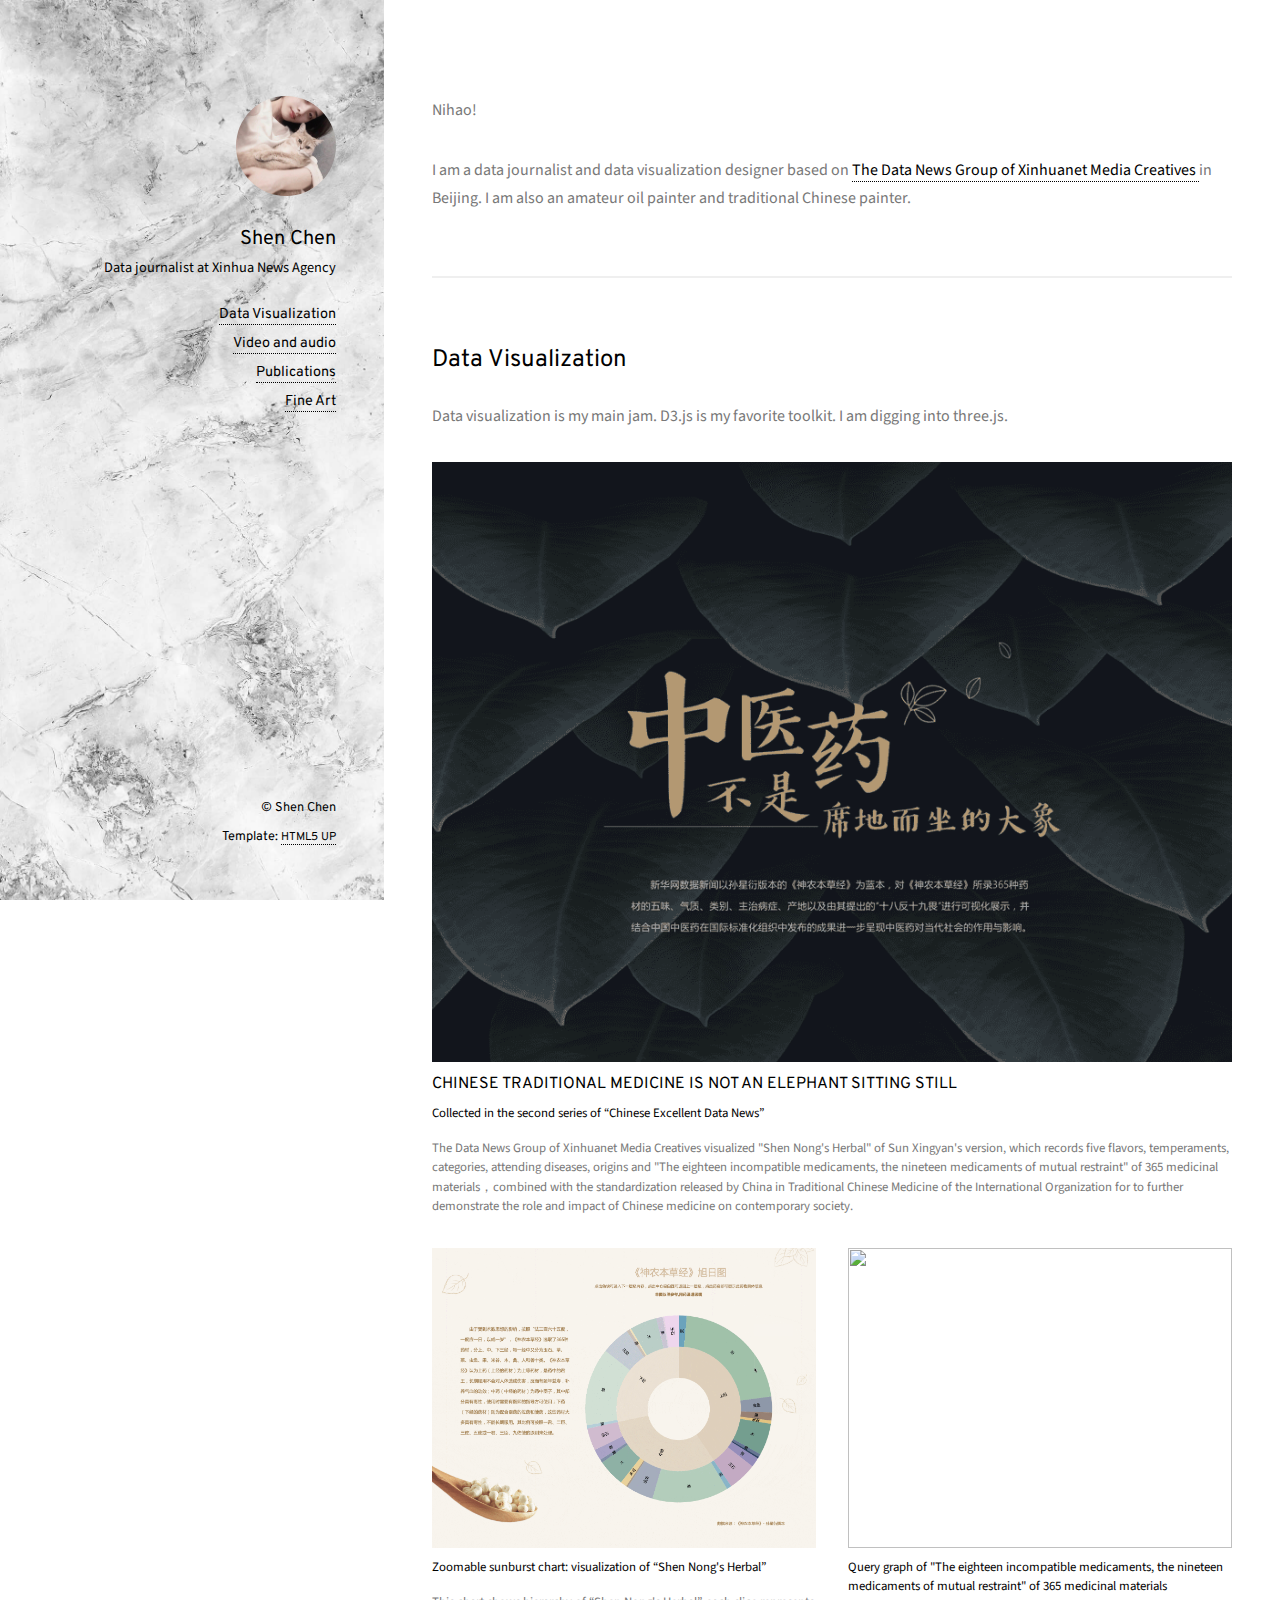
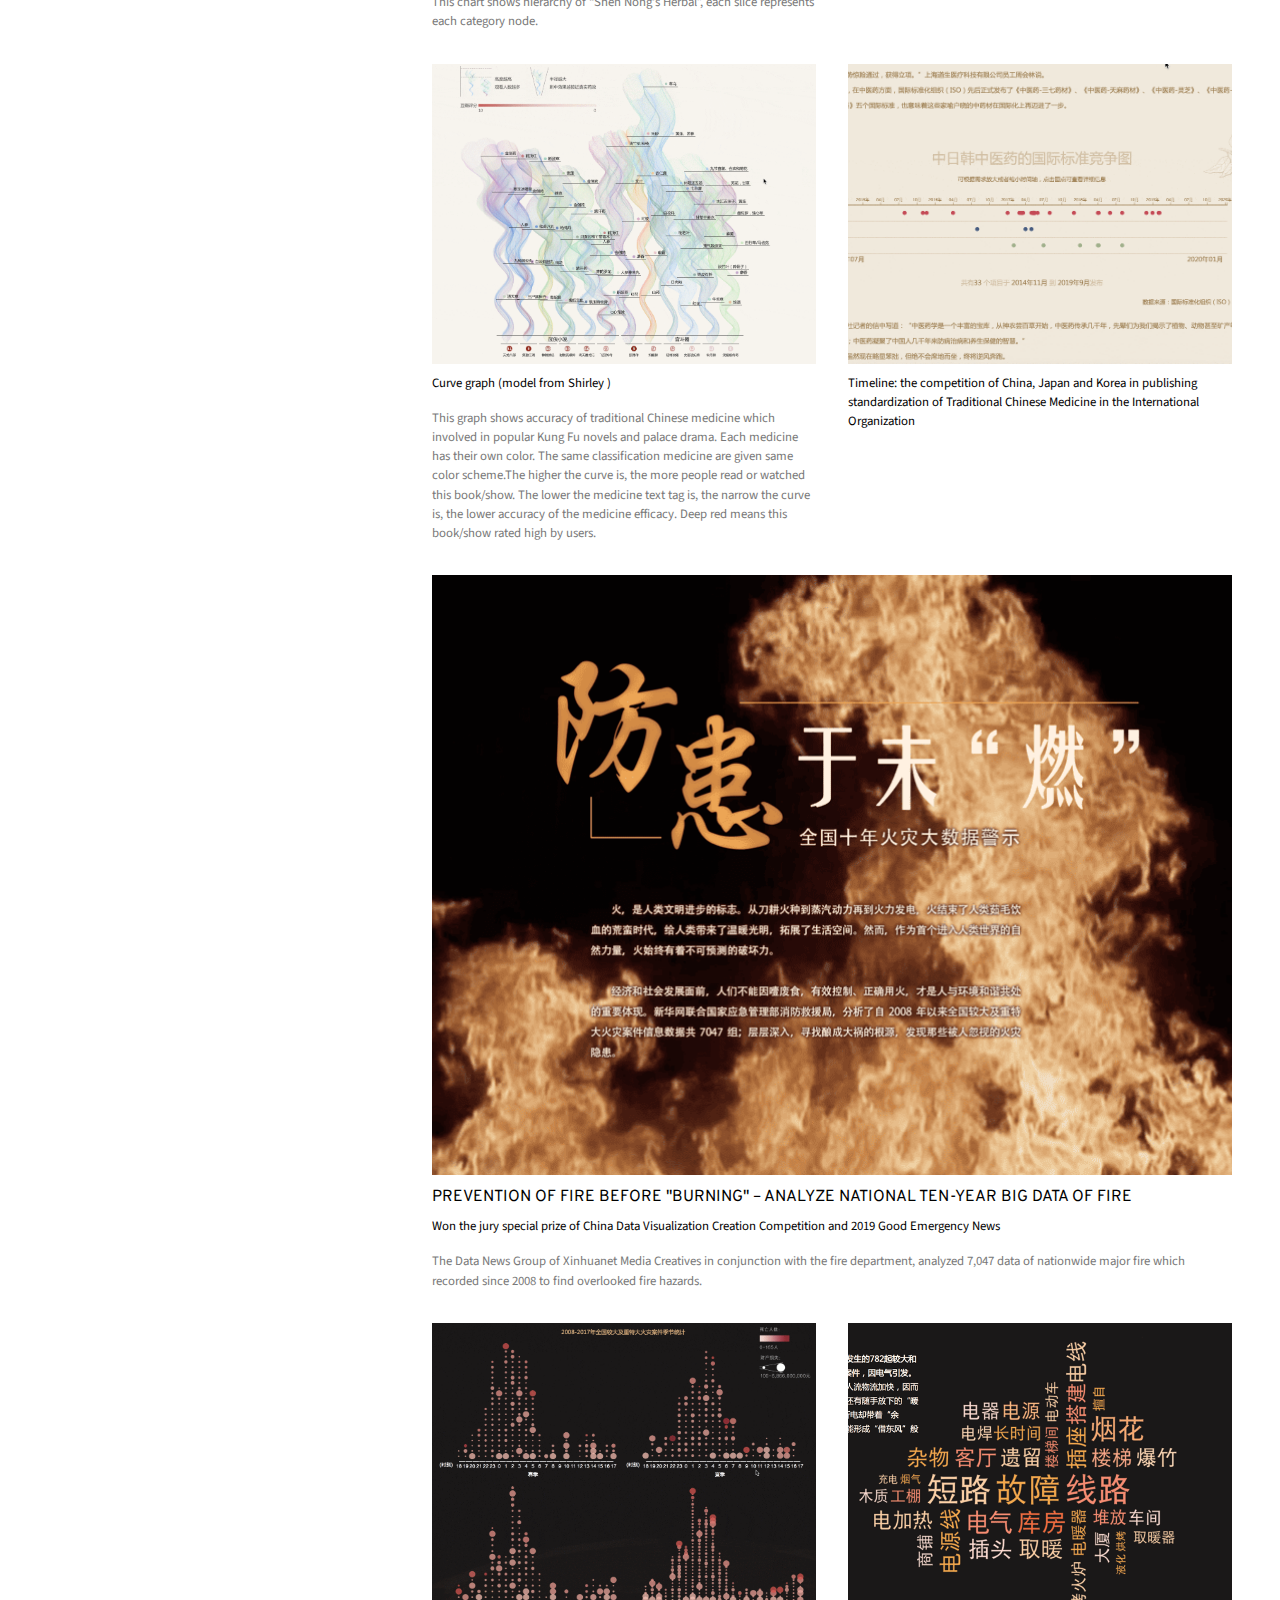
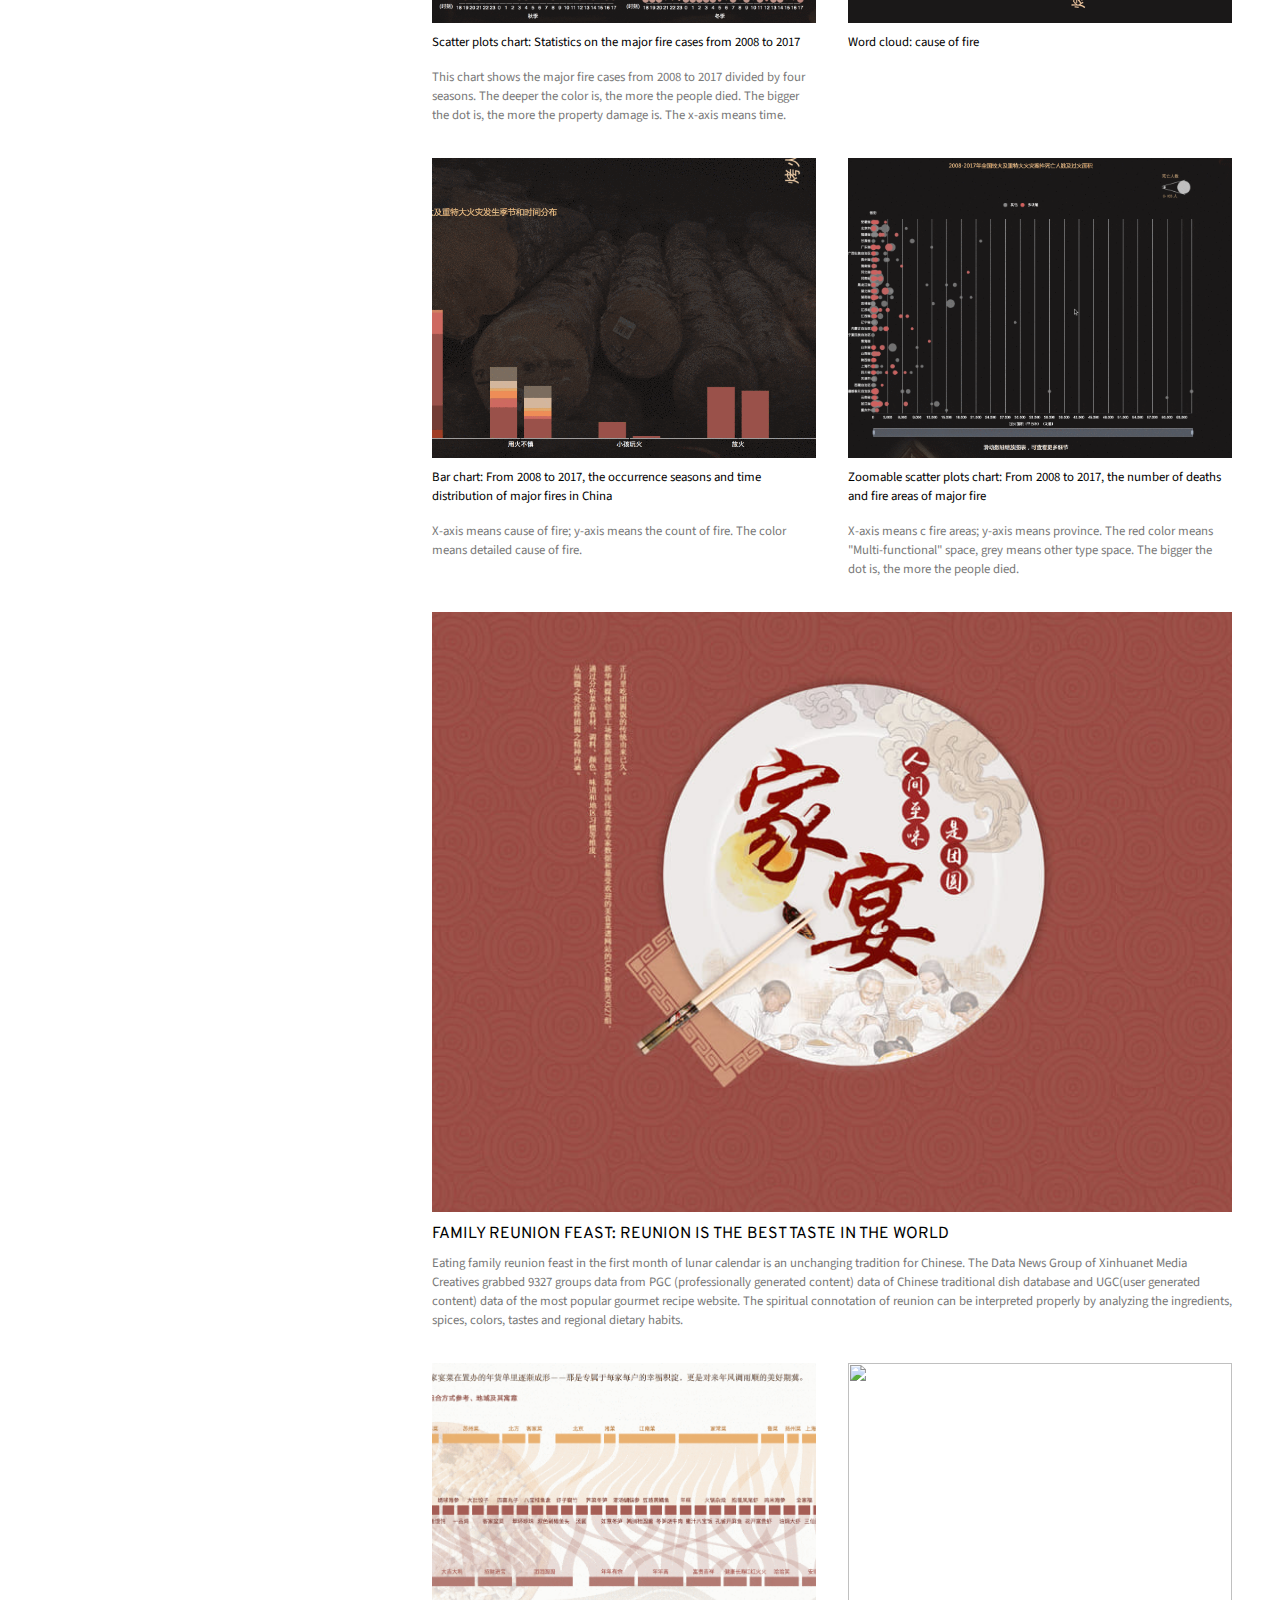
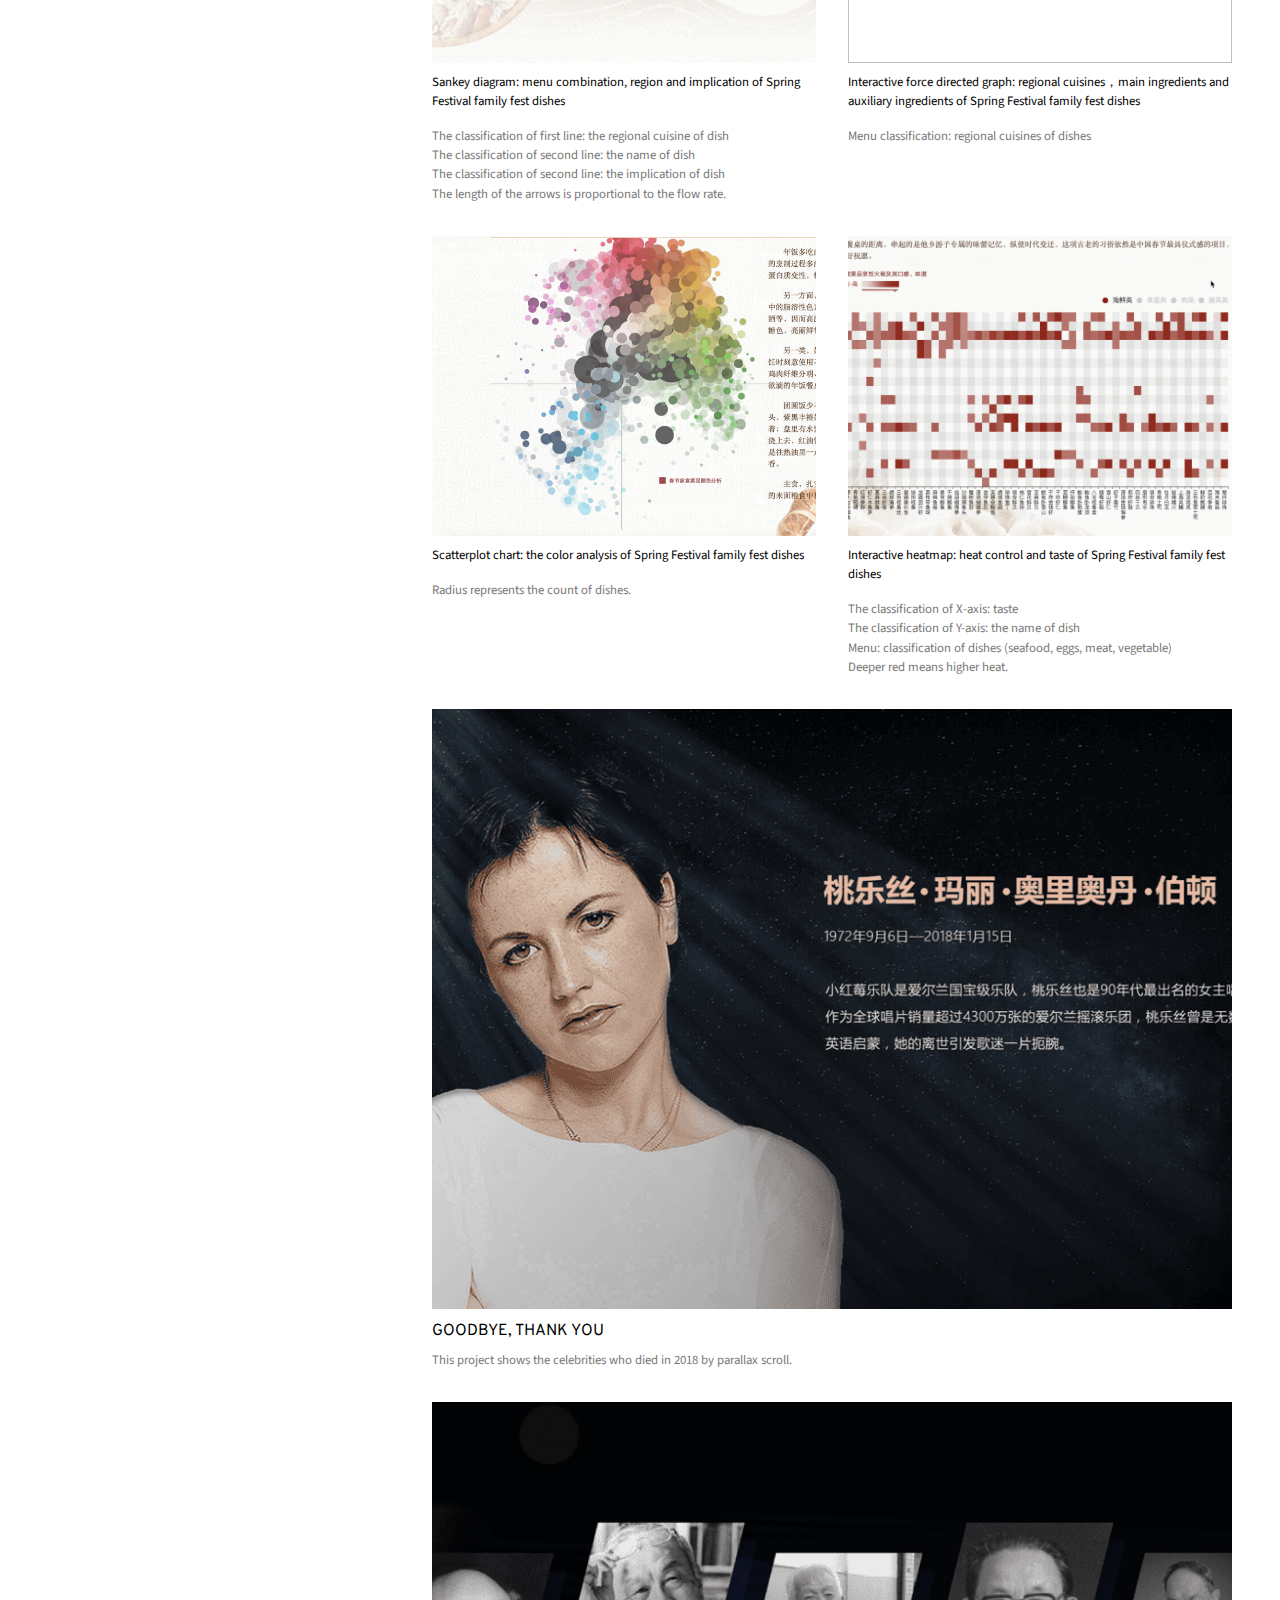
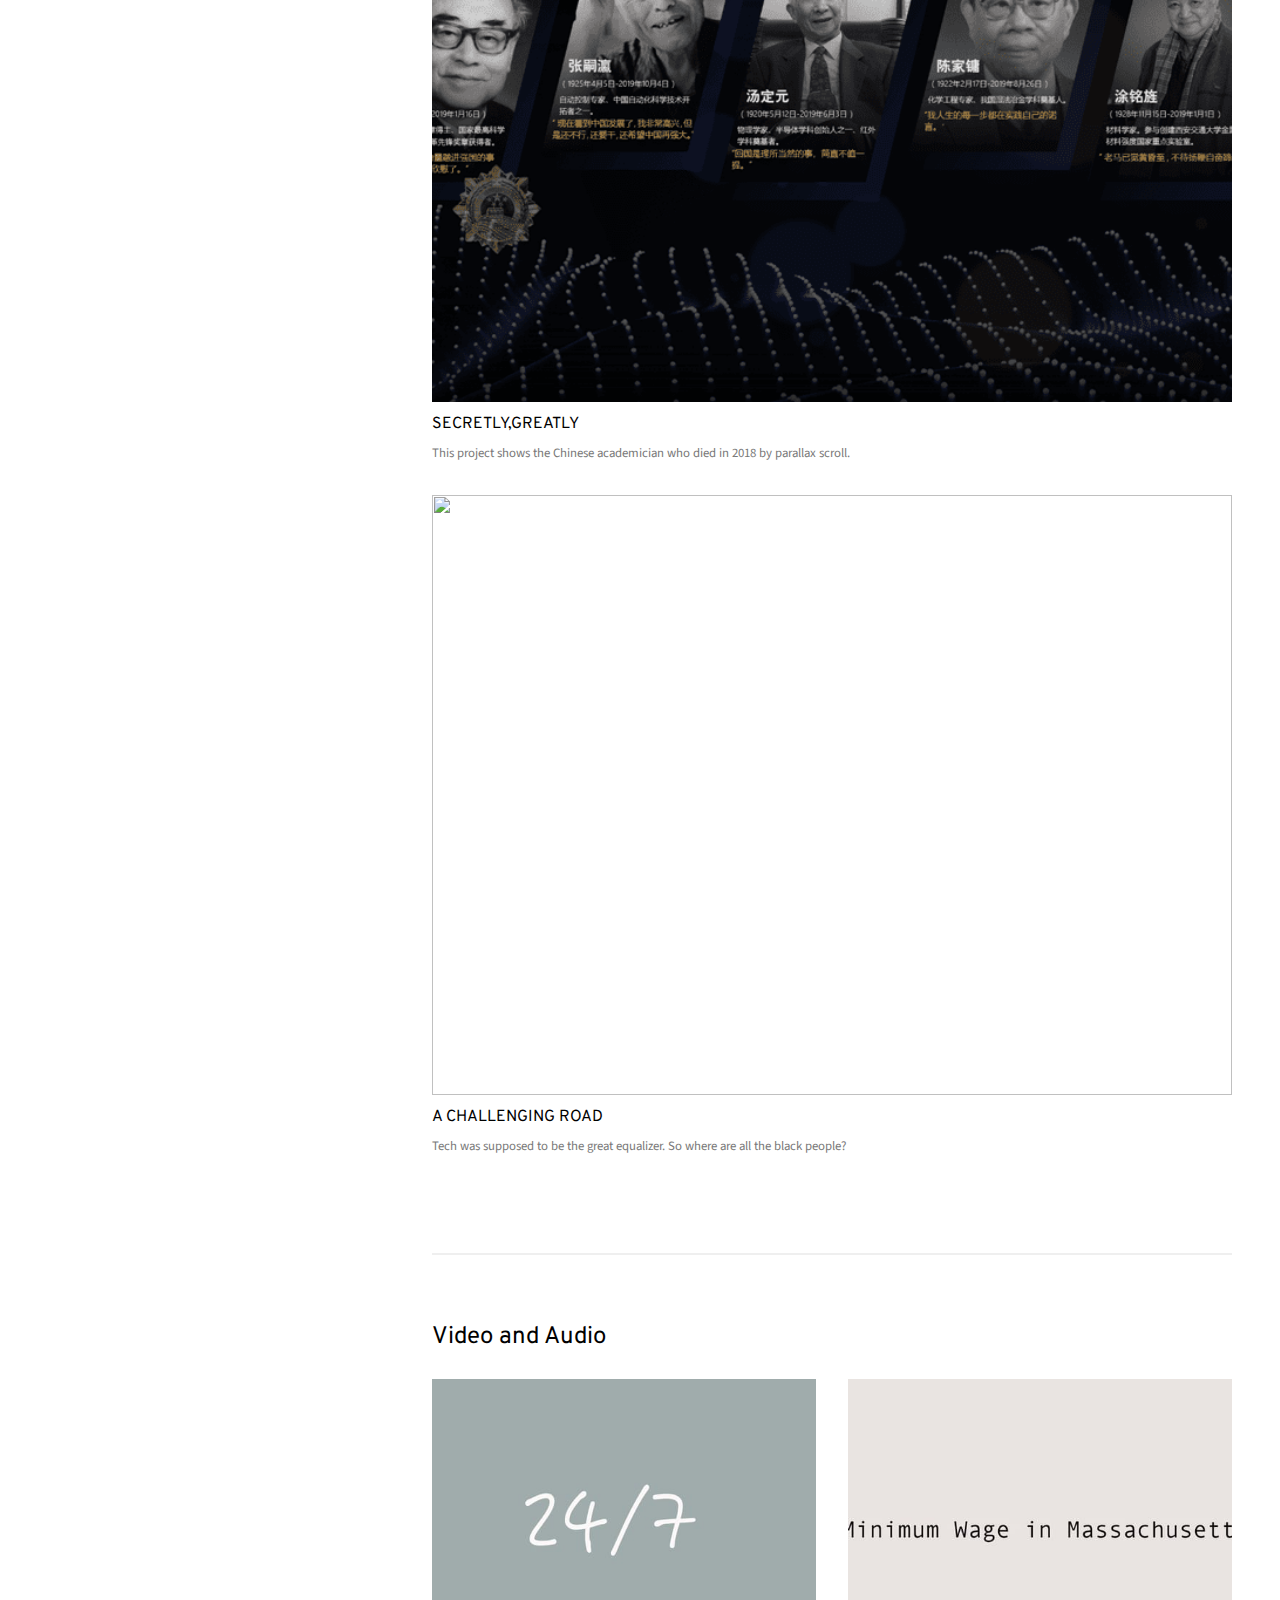
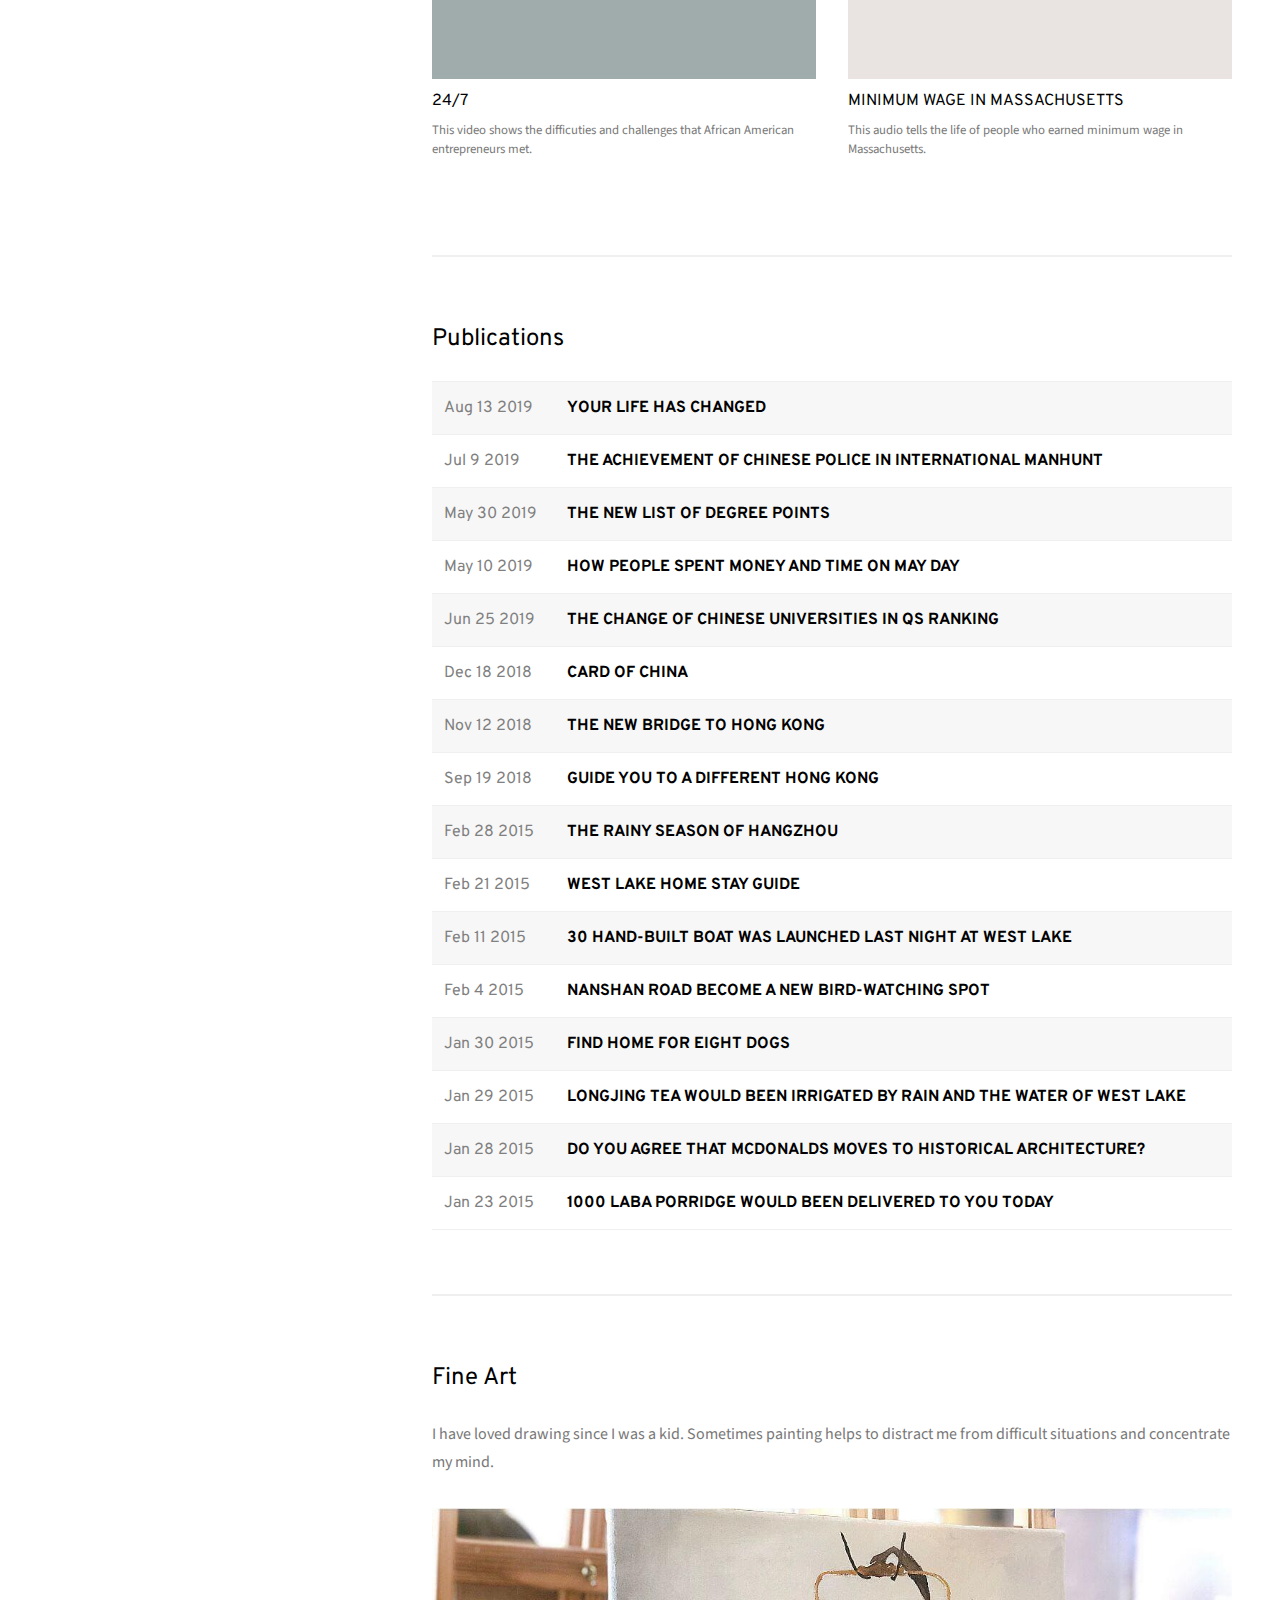
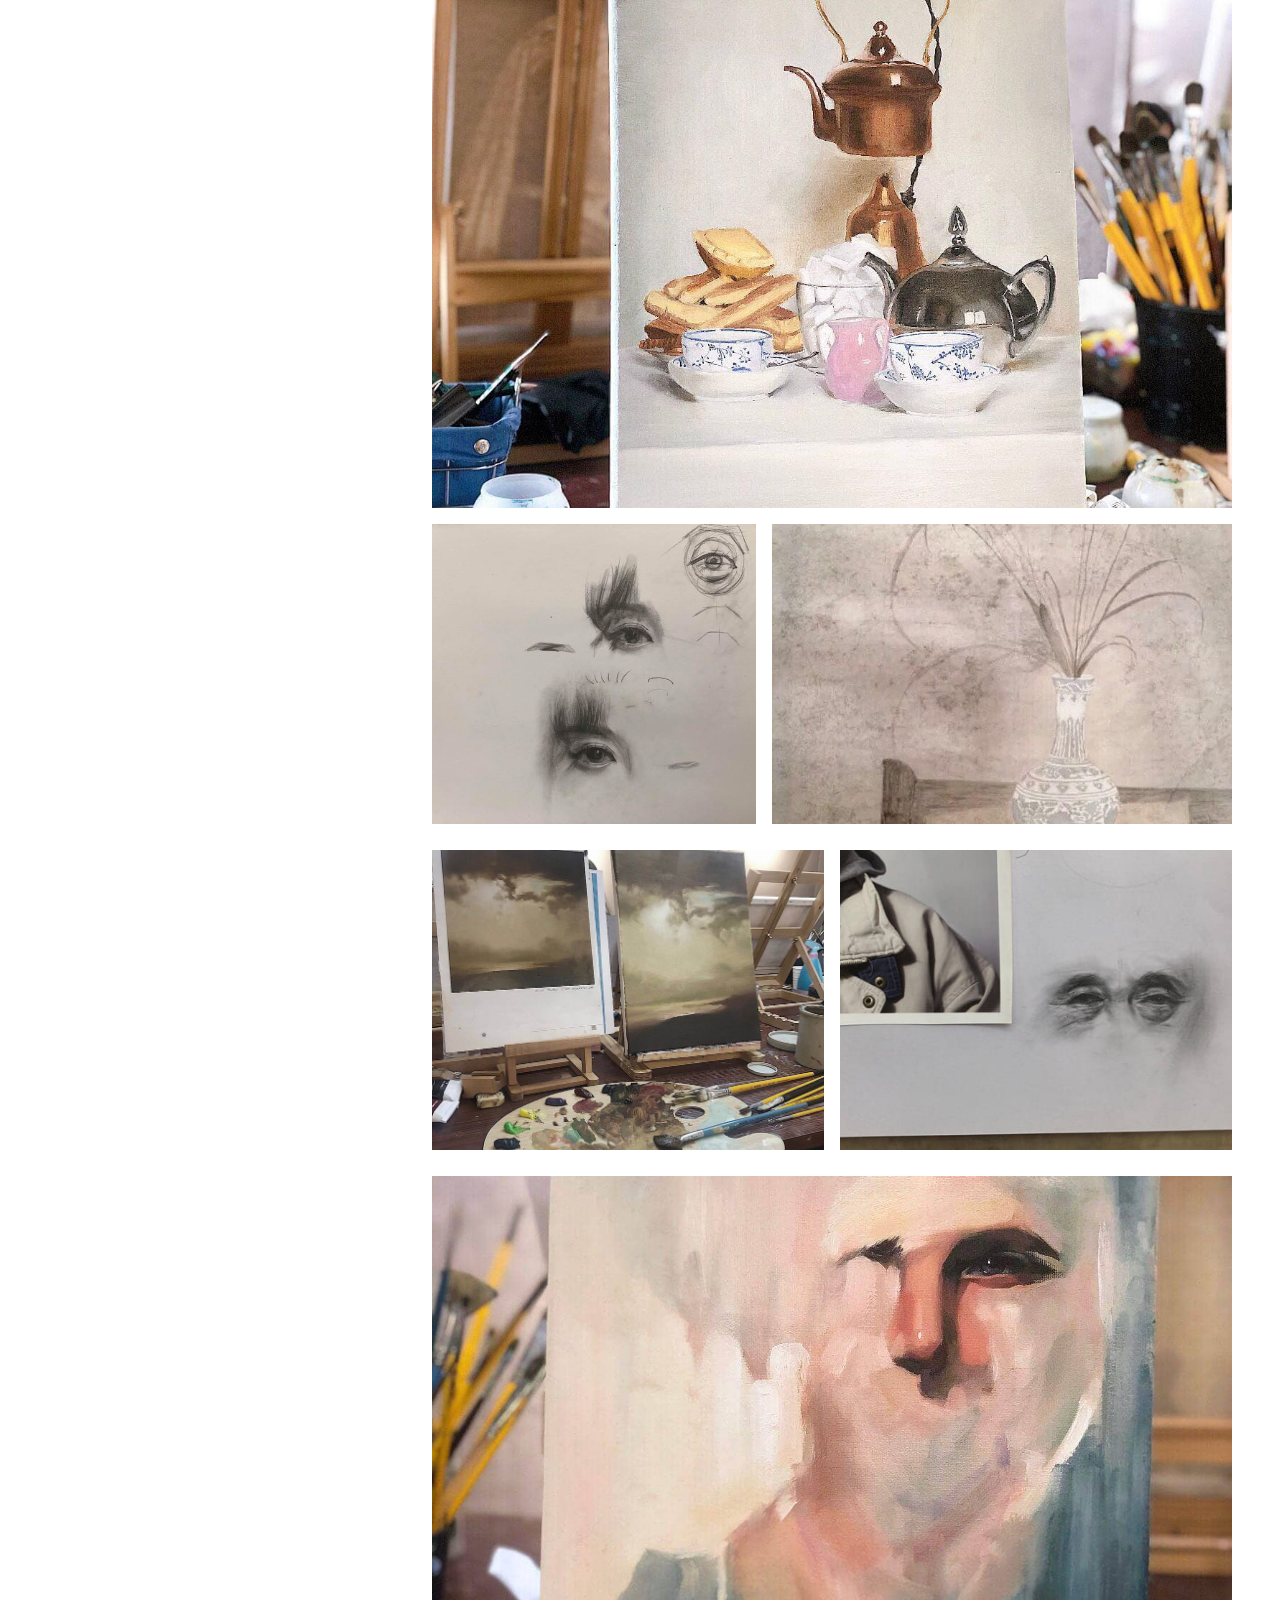
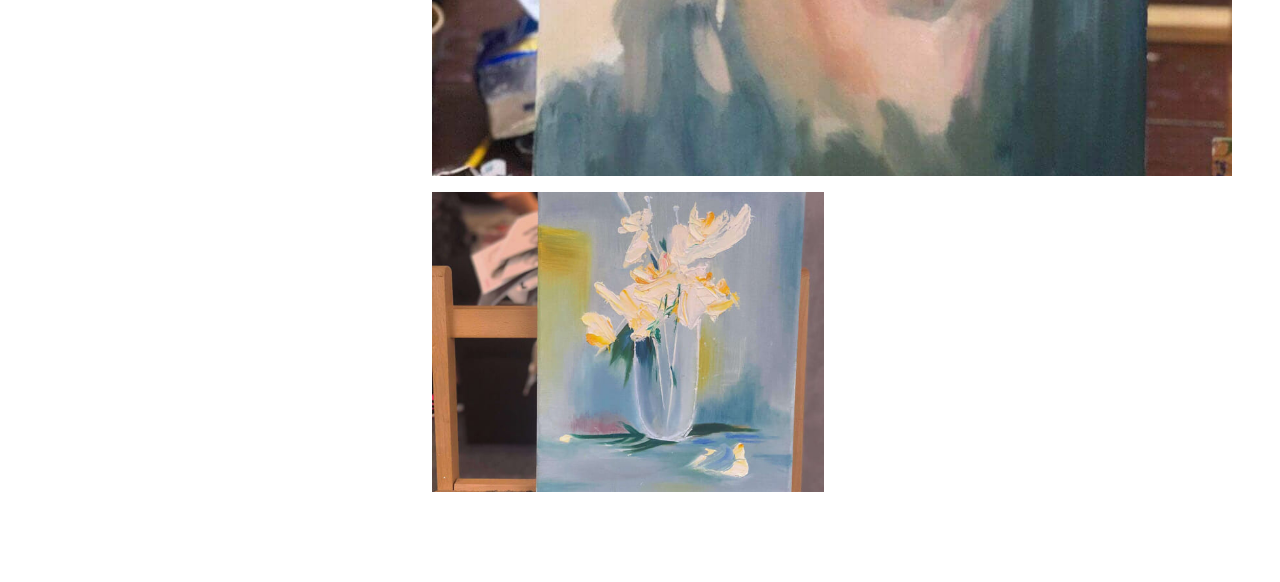
==== commit 1c443dab: "changesize" ====
--- a/index.html
+++ b/index.html
@@ -42,7 +42,7 @@
 
 						<div class="row">
 							<article class="col-12 col-12-xsmall work-item">
-								<a href="http://www.xinhuanet.com/video/sjxw/2019-08/02/c_1210225888.htm" target="_blank"><img style="height:600px" src="images/thumbs/medicine1.png"/></a>
+								<a href="http://www.xinhuanet.com/video/sjxw/2019-08/02/c_1210225888.htm" target="_Blank" class="image fit thumb" ><img style="height:600px" src="images/thumbs/medicine1.png"/></a>
 								<h3 class='sub_title'>Chinese traditional medicine is not an elephant sitting still</h3>
 								<div id='subhead'><p>Collected in the second series of “Chinese Excellent Data News”</p></div>
 								<p>
@@ -69,7 +69,7 @@
 							</article>
 
 							<article class="col-12 col-12-xsmall work-item">
-								<a href="http://www.xinhuanet.com/video/sjxw/2019-08/02/c_1210225888.htm" target="_blank"><img style="height:600px" src="images/thumbs/fire1.png"/></a>
+								<a href="http://www.xinhuanet.com/video/sjxw/2019-04/12/c_1210106721.htm" class="image fit thumb" target="_blank"><img style="height:600px" src="images/thumbs/fire1.png"/></a>
 								<h3 class='sub_title'>Prevention of fire before "burning" – analyze national ten-year big data of fire</h3>
 								<div id='subhead'><p>Won the jury special prize of China Data Visualization Creation Competition and 2019 Good Emergency News</p></div>
 								<p>
@@ -99,7 +99,7 @@
 							</article>
 
 							<article class="col-12 col-12-xsmall work-item">
-								<a href="http://www.xinhuanet.com/video/sjxw/2019-02/19/c_1210062862.htm" target="_blank"><img style="height:600px" src="images/thumbs/festival1.png"/></a>
+								<a href="http://www.xinhuanet.com/video/sjxw/2019-02/19/c_1210062862.htm" class="image fit thumb" target="_blank"><img style="height:600px" src="images/thumbs/festival1.jpg"/></a>
 								<h3 class='sub_title'>Family reunion feast: reunion is the best taste in the world</h3>
 								<p>
 								Eating family reunion feast in the first month of lunar calendar is an unchanging tradition for Chinese. The Data News Group of Xinhuanet
@@ -123,7 +123,7 @@
 								<p>Menu classification: regional cuisines of dishes</p>
 							</article>
 							<article class="col-6 col-12-xsmall work-item">
-								<img src="images/thumbs/festival4.png" />
+								<img src="images/thumbs/festival4.jpg" />
 								<div id='subhead'><p>Scatterplot chart: the color analysis of Spring Festival family fest dishes</p></div>
 								<p>Radius represents the count of dishes.</p>
 							</article>
@@ -138,7 +138,7 @@
 							</article>
 
 							<article class="col-12 col-12-xsmall work-item">
-								<a href="http://fms.news.cn/swf/2018_sjxw/12_30_sqdr/index.html" target="_blank"><img style="height:600px" src="images/thumbs/scroll1.png"/></a>
+								<a href="http://fms.news.cn/swf/2018_sjxw/12_30_sqdr/index.html" class="image fit thumb" target="_blank"><img style="height:600px" src="images/thumbs/scroll1.png"/></a>
 								<h3>GOODBYE, THANK YOU</h3>
 								<p>
 									This project shows the celebrities who died in 2018 by parallax scroll.
@@ -146,7 +146,7 @@
 							</article>
 
 							<article class="col-12 col-12-xsmall work-item">
-								<a href="http://www.xinhuanet.com/video/sjxw/2019-12/27/c_1210414721.htm" target="_blank"><img style="height:600px" src="images/thumbs/scroll2.png"/></a>
+								<a href="http://www.xinhuanet.com/video/sjxw/2019-12/27/c_1210414721.htm" class="image fit thumb" target="_blank"><img style="height:600px" src="images/thumbs/scroll2.png"/></a>
 								<h3>SECRETLY,GREATLY</h3>
 								<p>
 									This project shows the Chinese academician who died in 2018 by parallax scroll.
@@ -154,28 +154,28 @@
 							</article>
 
 							<article class="col-12 col-12-xsmall work-item">
-								<a href="https://web.northeastern.edu/themargins/tech-was-supposed-to-be-the-great-equalizer/" target="_blank"><img style="height:600px" src="images/thumbs/dan.gif"/></a>
+								<a href="https://web.northeastern.edu/themargins/tech-was-supposed-to-be-the-great-equalizer/" class="image fit thumb" target="_blank"><img style="height:600px" src="images/thumbs/dan.gif"/></a>
 								<h3>A CHALLENGING ROAD</h3>
 								<p>
 									Tech was supposed to be the great equalizer. So where are all the black people?
 								</p>
 							</article>
 
-							<article class="col-12 col-12-xsmall work-item">
-								<a href="https://chenshen0406.github.io/homepage/datalist.html" target="_blank"><img style="height:600px" src="images/thumbs/dave.gif"/></a>
+							<!-- <article class="col-12 col-12-xsmall work-item">
+								<a href="https://chenshen0406.github.io/homepage/datalist.html" class="image fit thumb" target="_blank"><img style="height:600px" src="images/thumbs/dave.gif"/></a>
 								<h3>THE TREND OF U.S. STARTUP ACTIVITY</h3>
 								<p>
 									Coding course homework
 								</p>
-							</article>
-
-							<article class="col-12 col-12-xsmall work-item">
-								<a href="https://chenshen0406.github.io/final/dist/" target="_blank"><img style="height:600px" src="images/thumbs/dots.gif"/></a>
+							</article> -->
+
+							<!-- <article class="col-12 col-12-xsmall work-item">
+								<a href="https://chenshen0406.github.io/final/dist/" class="image fit thumb" target="_blank"><img style="height:600px" src="images/thumbs/dots.gif"/></a>
 								<h3>TERRORISM IN THE UNITED STATES FROM 1996 TO 2016</h3>
 								<p>
 									Coding course homework
 								</p>
-							</article>
+							</article> -->
 						</div>
 
 					</section>
@@ -186,12 +186,12 @@
 							<h2>Video and Audio</h2>
 							<div class="row">
 								<article class="col-6 col-12-xsmall work-item">
-									<a href="https://pan.baidu.com/s/1smZmDOD" target="_blank"><img src="images/thumbs/video1.jpg" alt="Link to work" /></a>
+									<a href="https://pan.baidu.com/s/1smZmDOD" class="image fit thumb" target="_blank"><img src="images/thumbs/video1.jpg" alt="Link to work" /></a>
 									<h3>24/7</h3>
 									<p>This video shows the difficuties and challenges that African American entrepreneurs met.</p>
 								</article>
 								<article class="col-6 col-12-xsmall work-item">
-									<a href="https://pan.baidu.com/s/1pMO1xft" target="_blank"><img src="images/thumbs/audio1.jpg" alt="Link to work" /></a>
+									<a href="https://pan.baidu.com/s/1pMO1xft" class="image fit thumb" target="_blank"><img src="images/thumbs/audio1.jpg" alt="Link to work" /></a>
 									<h3 class='sub_title'>Minimum Wage in Massachusetts</h3>
 									<p>This audio tells the life of people who earned minimum wage in Massachusetts.</p>
 								</article>
--- a/assets/css/main.css
+++ b/assets/css/main.css
@@ -2031,6 +2031,66 @@
 		position: relative;
 	}
 
+	/* .image {
+			border-radius: 0.35em;
+			border: 0;
+			display: inline-block;
+			position: relative;
+		} */
+
+			.image:before {
+				-moz-transition: opacity 0.2s ease-in-out;
+				-webkit-transition: opacity 0.2s ease-in-out;
+				-ms-transition: opacity 0.2s ease-in-out;
+				transition: opacity 0.2s ease-in-out;
+				/* background: url("images/overlay.png"); */
+				/* border-radius: 0.35em; */
+				content: '';
+				display: block;
+				height: 100%;
+				left: 0;
+				opacity: 0.5;
+				position: absolute;
+				top: 0;
+				width: 100%;
+			}
+
+			.image.thumb {
+				text-align: center;
+			}
+
+				.image.thumb:after {
+					-moz-transition: opacity 0.2s ease-in-out;
+					-webkit-transition: opacity 0.2s ease-in-out;
+					-ms-transition: opacity 0.2s ease-in-out;
+					transition: opacity 0.2s ease-in-out;
+					border-radius: 0.35em;
+					border: solid 3px rgba(255, 255, 255, 0.5);
+					color: #fff;
+					content: 'View';
+					display: inline-block;
+					font-size: 0.8em;
+					font-weight: 400;
+					left: 50%;
+					line-height: 2.25em;
+					margin: -1.25em 0 0 -3em;
+					opacity: 0;
+					padding: 0 1.5em;
+					position: absolute;
+					text-align: center;
+					text-decoration: none;
+					top: 50%;
+					white-space: nowrap;
+				}
+
+				.image.thumb:hover:after {
+					opacity: 1.0;
+				}
+
+				.image.thumb:hover:before {
+					background: url("images/overlay.png"), url("images/overlay.png");
+					opacity: 1.0;
+				}
 
 
 		.image img {
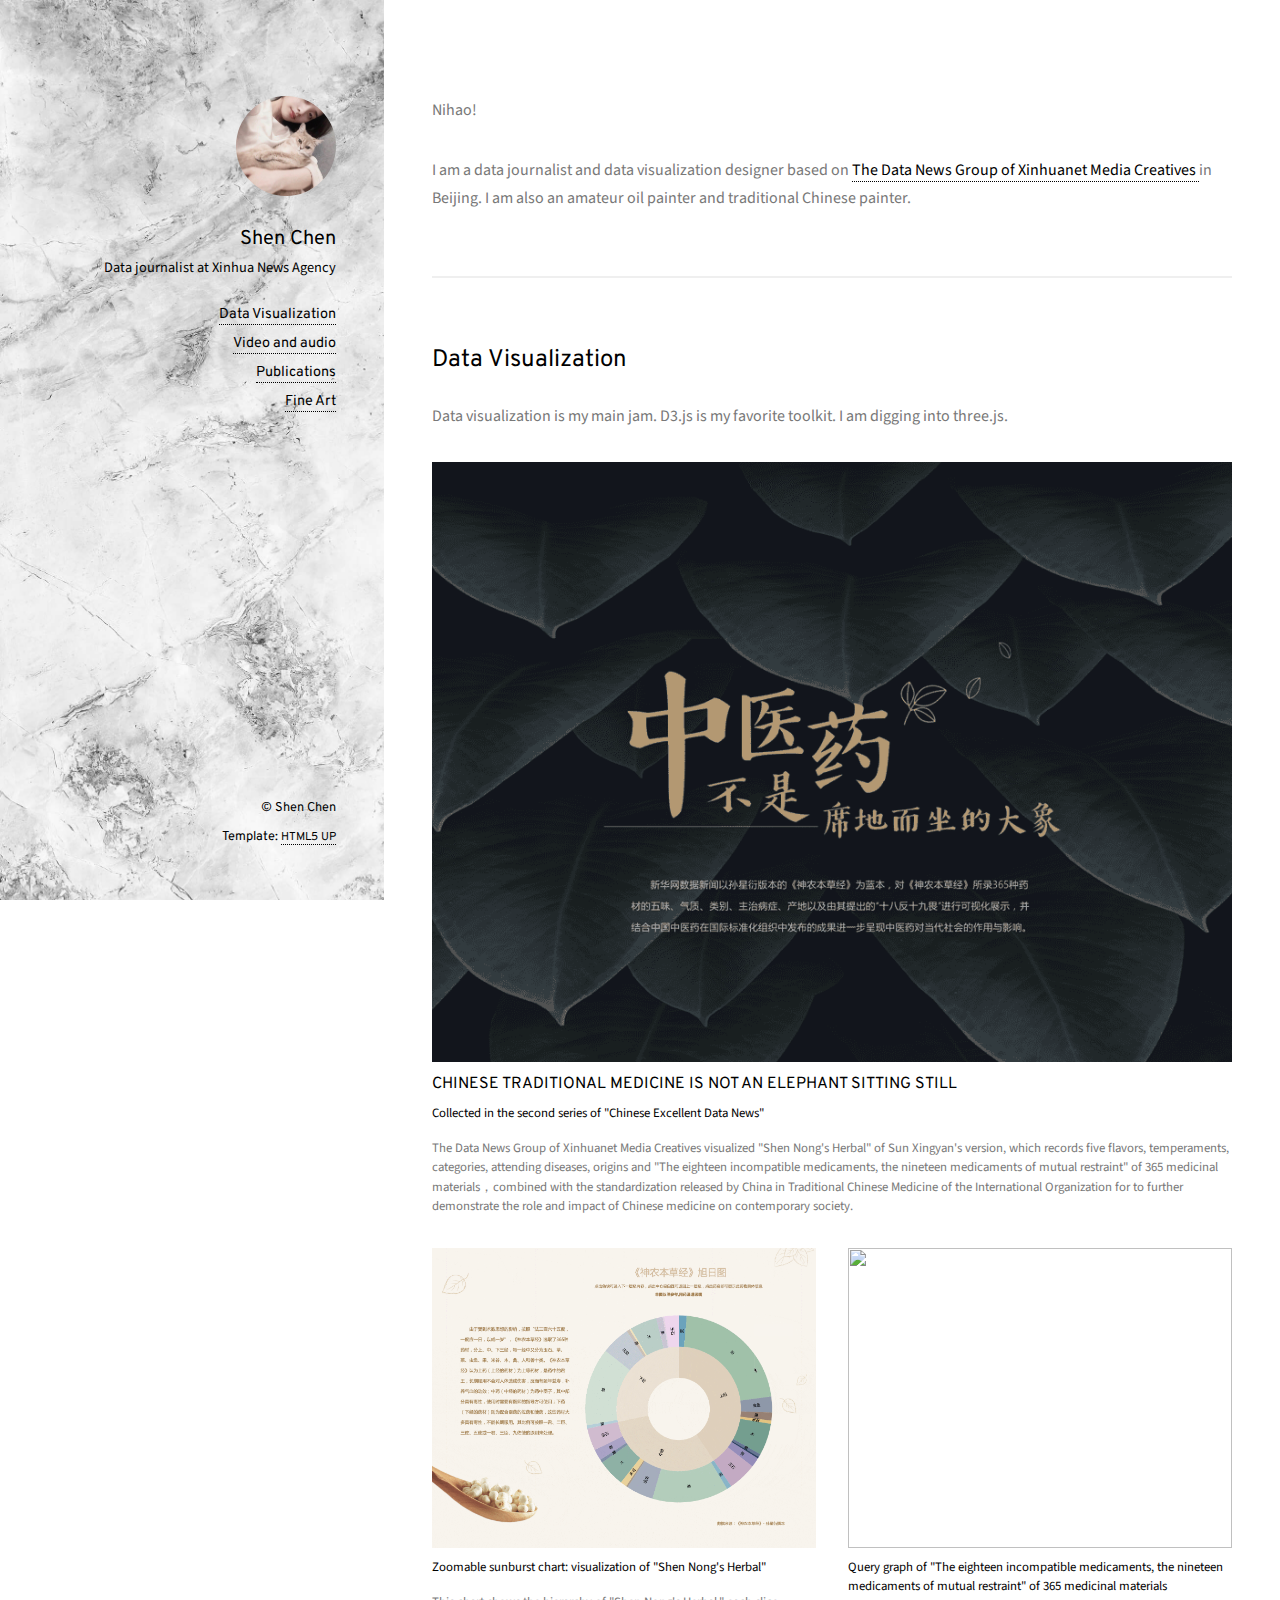
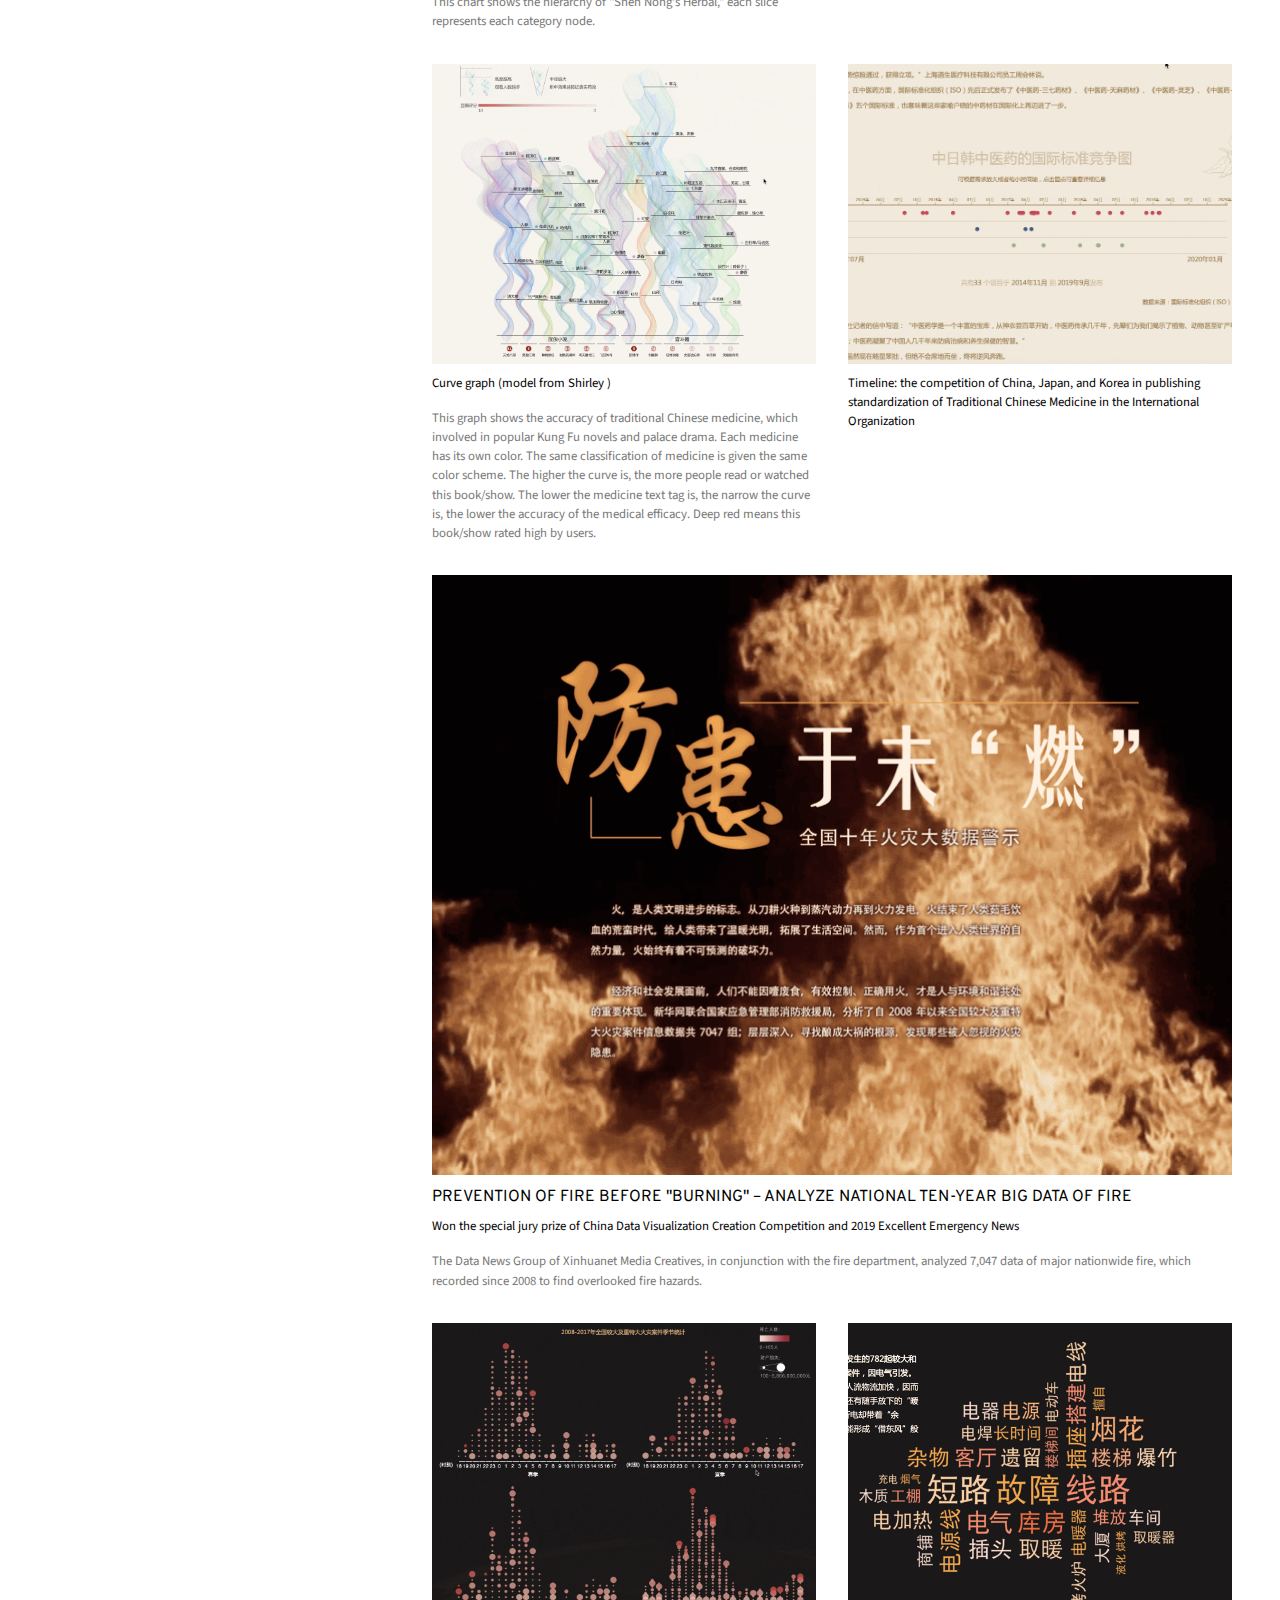
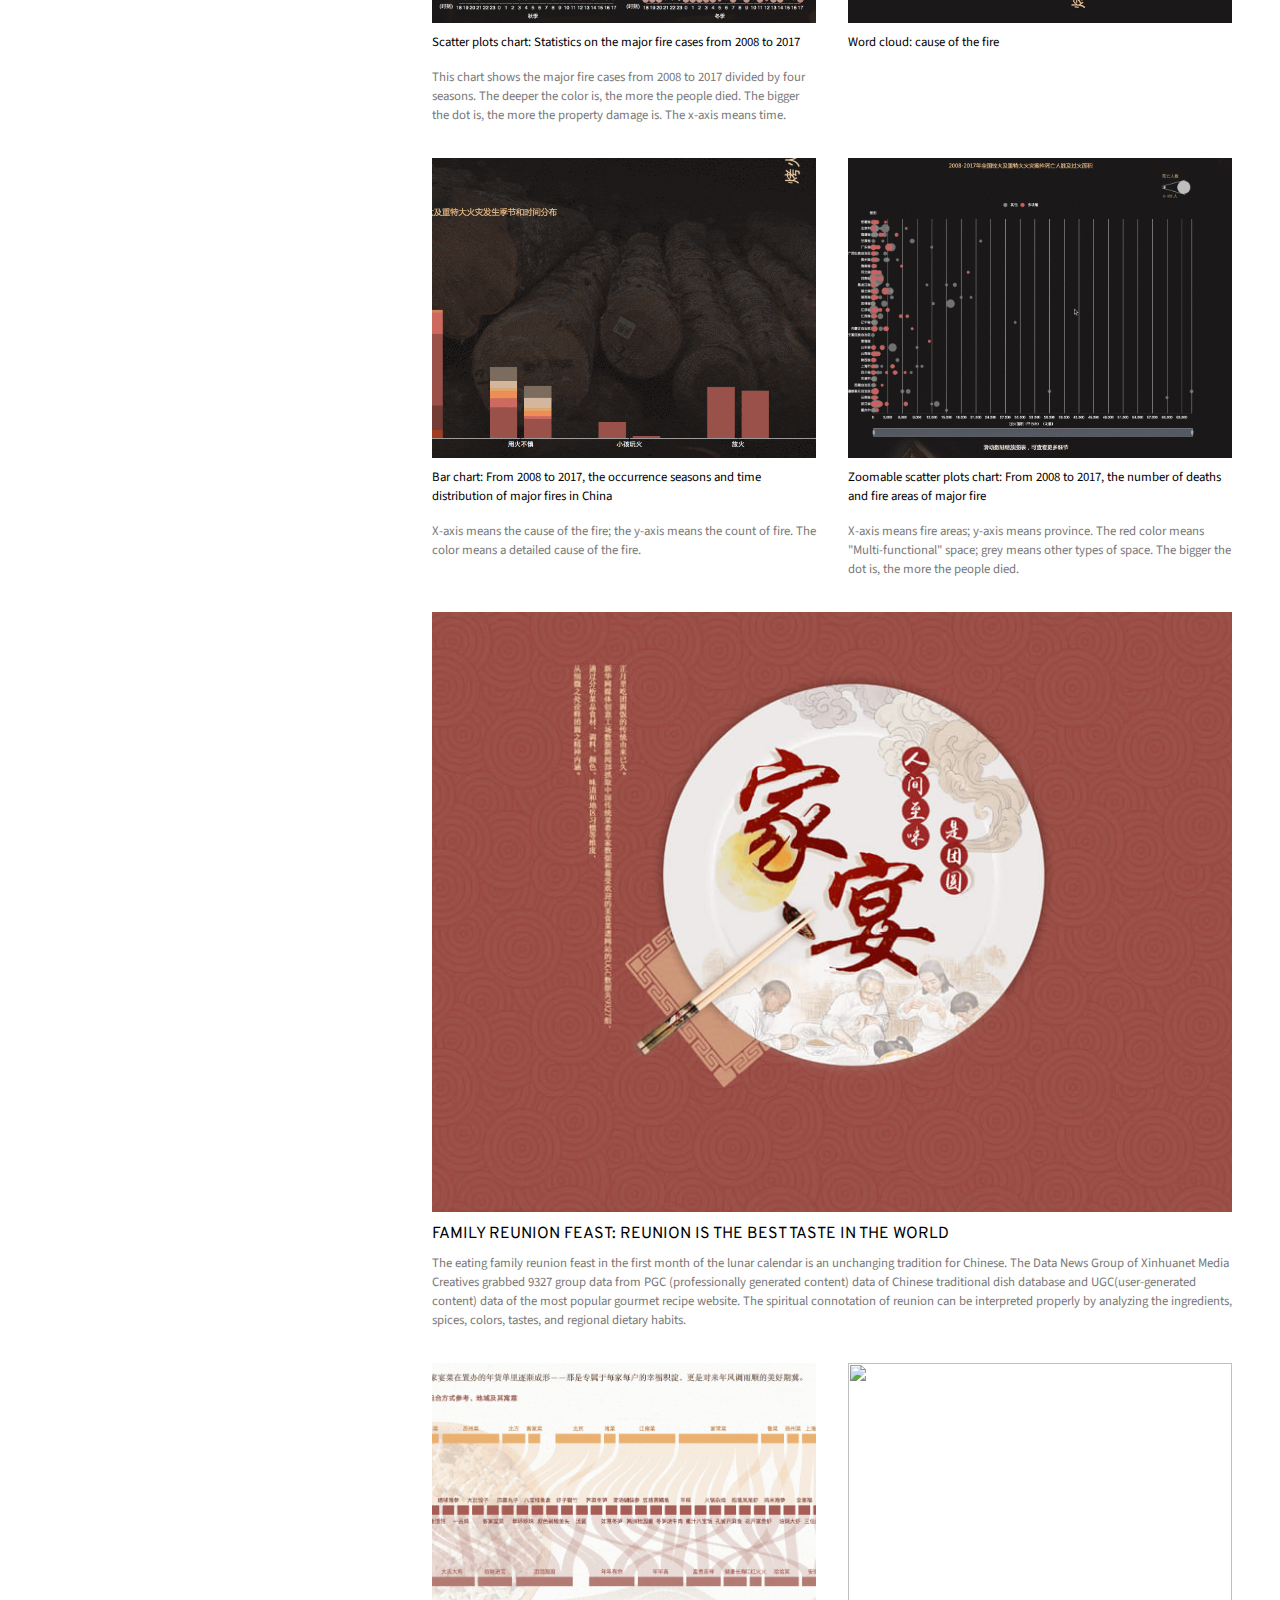
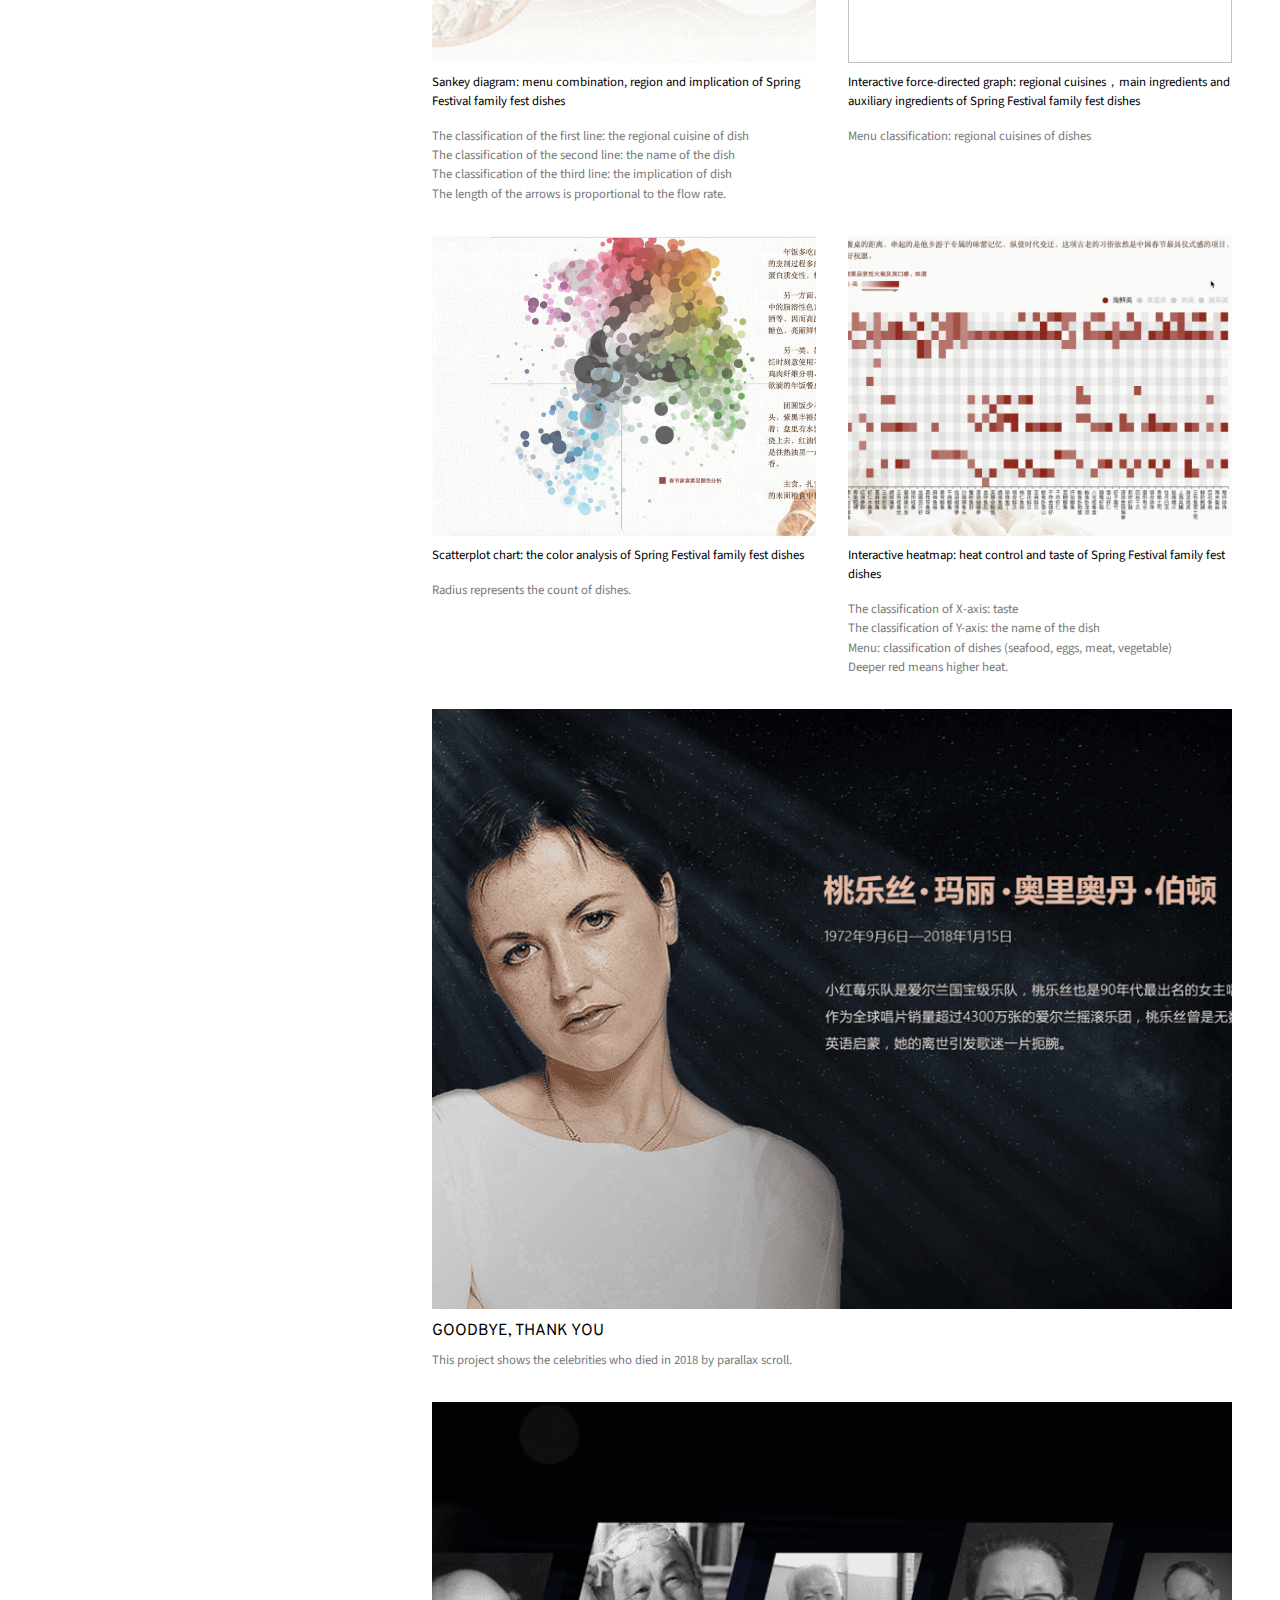
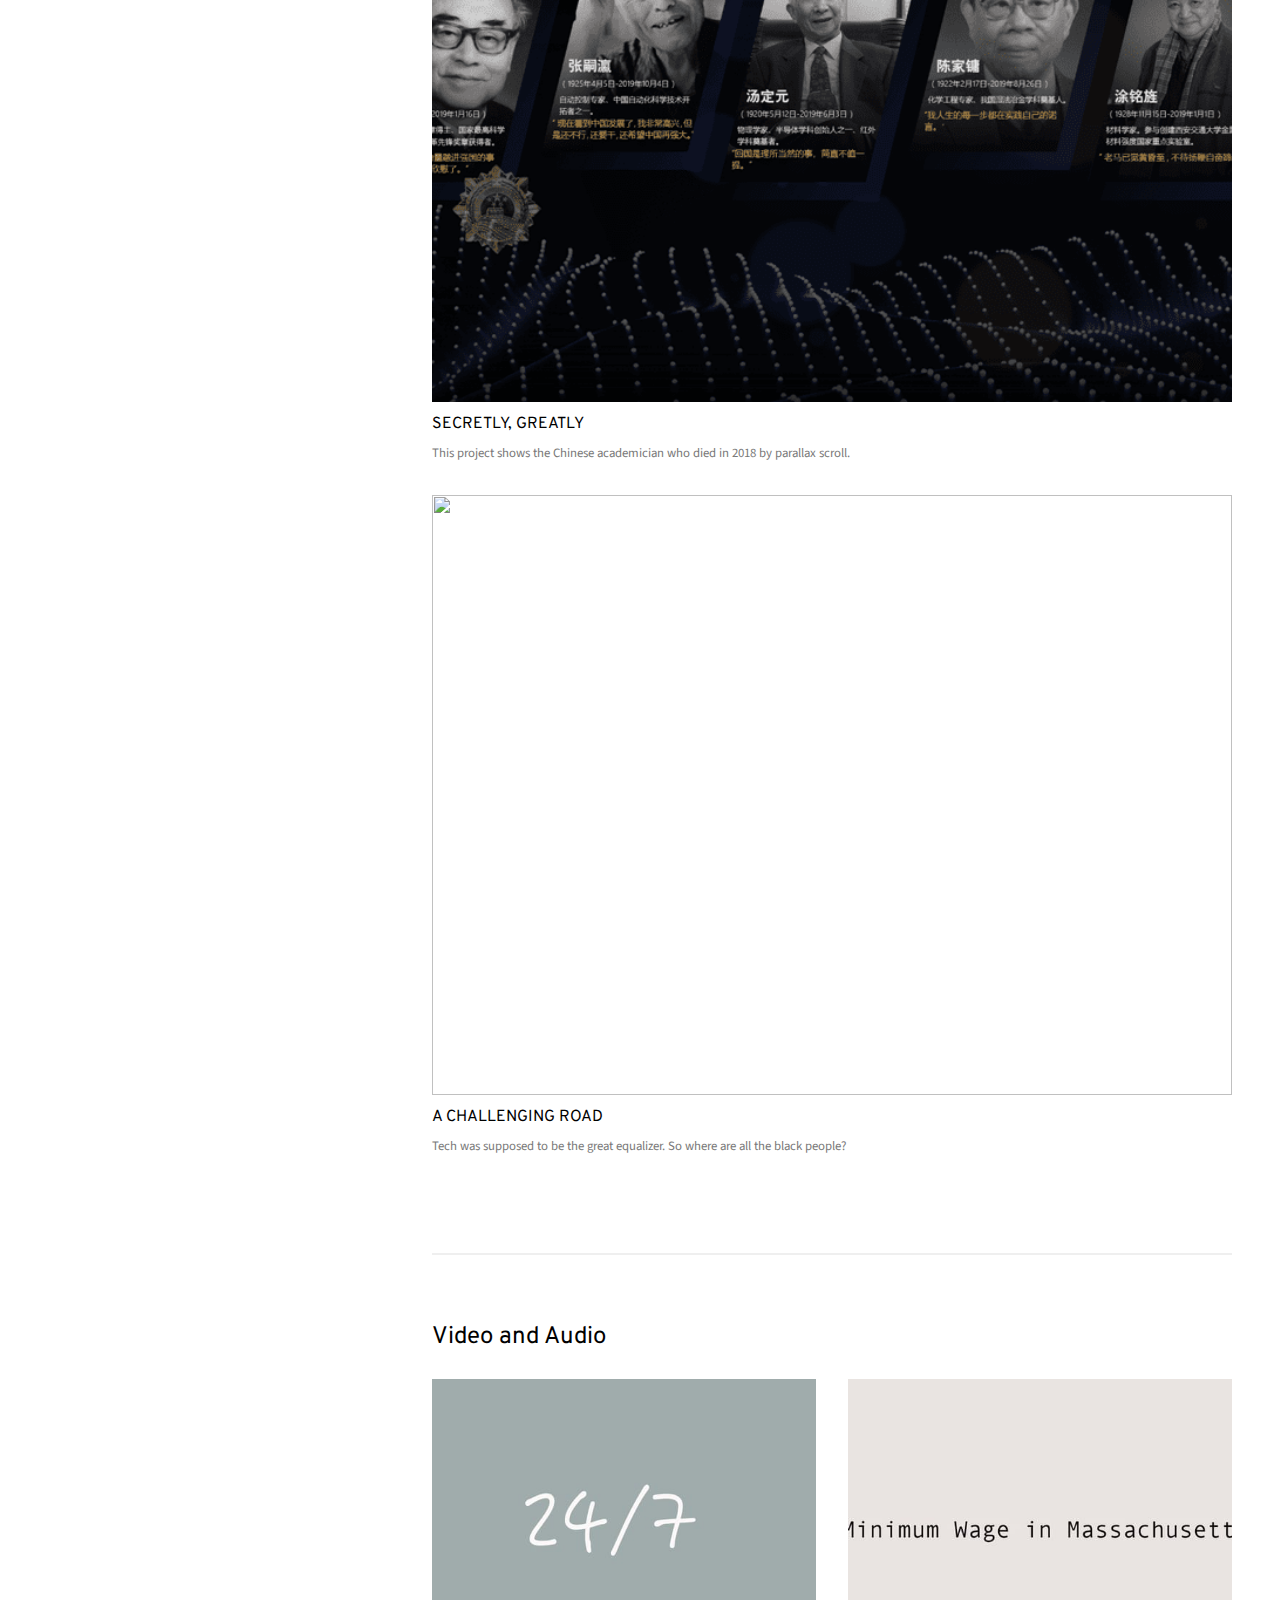
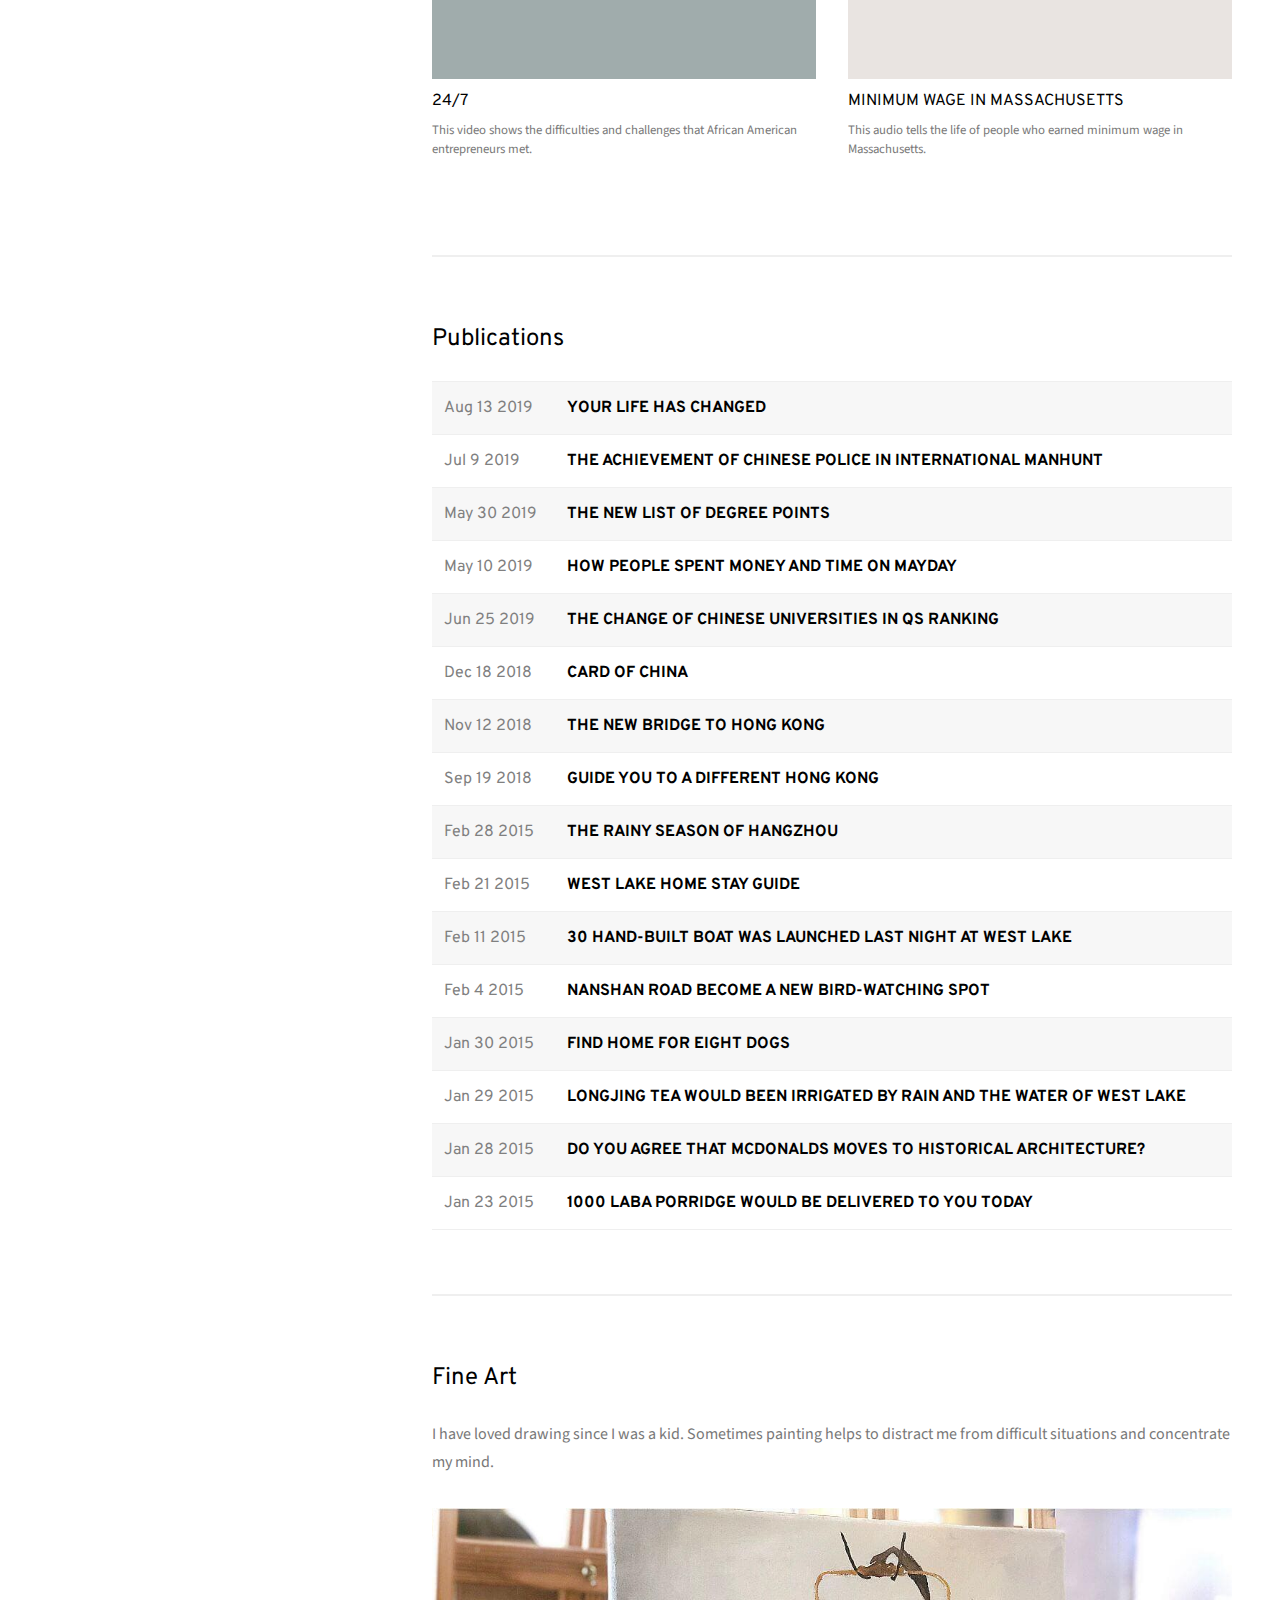
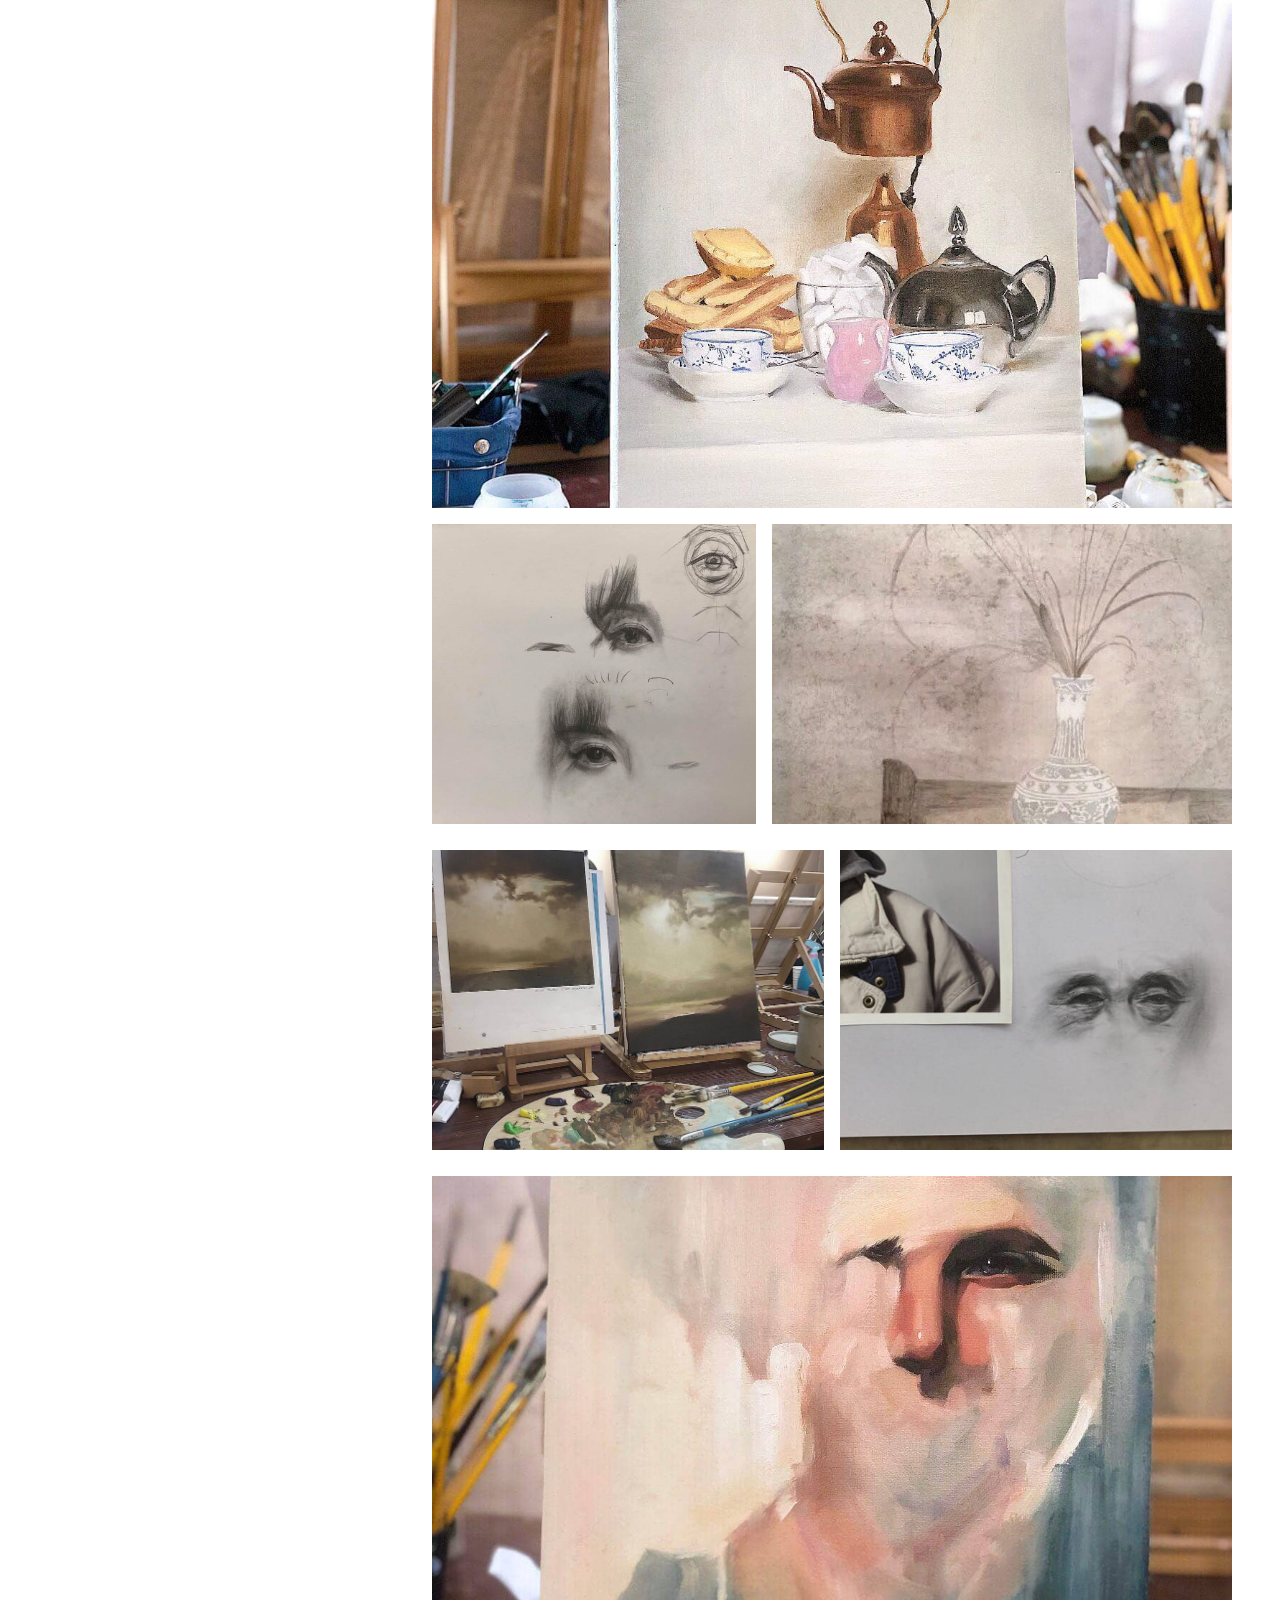
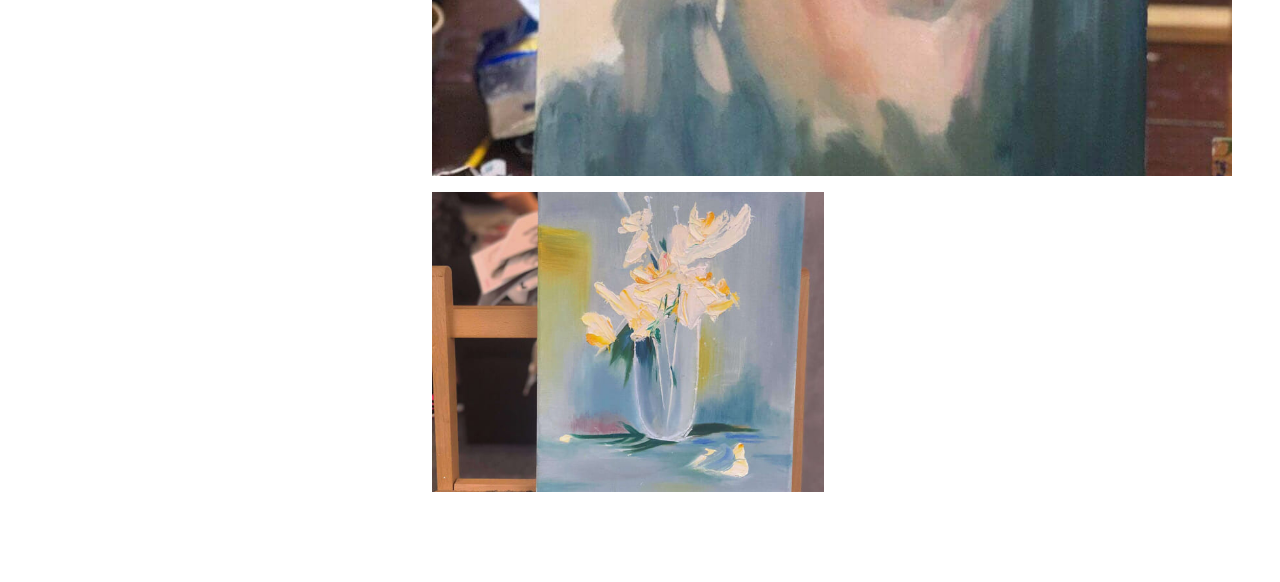
==== commit b169ed2d: "grammer" ====
--- a/index.html
+++ b/index.html
@@ -31,7 +31,7 @@
 				<!-- One -->
 					<section id="one">
 						<p>Nihao! </p>
-						<p>I am a data journalist and data visualization designer based on <a href="http://www.xinhuanet.com/datanews/index.htm">The Data News Group of Xinhuanet Media Creatives </a>in Beijing. I am also an amateur oil painter and traditional Chinese painter.</p>
+						<p>I am a data journalist and data visualization designer based on <a href="http://www.xinhuanet.com/datanews/index.htm"  target="_Blank">The Data News Group of Xinhuanet Media Creatives </a>in Beijing. I am also an amateur oil painter and traditional Chinese painter.</p>
 					</section>
 
 				<!-- Two -->
@@ -43,16 +43,16 @@
 						<div class="row">
 							<article class="col-12 col-12-xsmall work-item">
 								<a href="http://www.xinhuanet.com/video/sjxw/2019-08/02/c_1210225888.htm" target="_Blank" class="image fit thumb" ><img style="height:600px" src="images/thumbs/medicine1.png"/></a>
-								<h3 class='sub_title'>Chinese traditional medicine is not an elephant sitting still</h3>
-								<div id='subhead'><p>Collected in the second series of “Chinese Excellent Data News”</p></div>
-								<p>
-								The Data News Group of Xinhuanet Media Creatives visualized "Shen Nong's Herbal" of Sun Xingyan's version, which records five flavors, temperaments, categories, attending diseases, origins and "The eighteen incompatible medicaments, the nineteen medicaments of mutual restraint" of 365 medicinal materials，combined with the standardization  released by China in Traditional Chinese Medicine of the International Organization for to further demonstrate the role and impact of Chinese medicine on contemporary society.
+								<h3 class='sub_title'>CHINESE TRADITIONAL MEDICINE IS NOT AN ELEPHANT SITTING STILL</h3>
+								<div id='subhead'><p>Collected in the second series of "Chinese Excellent Data News"</p></div>
+								<p>
+								The Data News Group of Xinhuanet Media Creatives visualized "Shen Nong's Herbal" of Sun Xingyan's version, which records five flavors, temperaments, categories, attending diseases, origins and "The eighteen incompatible medicaments, the nineteen medicaments of mutual restraint" of 365 medicinal materials，combined with the standardization released by China in Traditional Chinese Medicine of the International Organization for to further demonstrate the role and impact of Chinese medicine on contemporary society.
 								</p>
 							</article>
 							<article class="col-6 col-12-xsmall work-item">
 								<img src="images/thumbs/medicine2.gif" />
-								<div id='subhead'><p>Zoomable sunburst chart: visualization of “Shen Nong's Herbal”</p></div>
-								<p>This chart shows hierarchy of “Shen Nong's Herbal”, each slice represents each category node.</p>
+								<div id='subhead'><p>Zoomable sunburst chart: visualization of "Shen Nong's Herbal"</p></div>
+								<p>This chart shows the hierarchy of "Shen Nong's Herbal," each slice represents each category node.</p>
 							</article>
 							<article class="col-6 col-12-xsmall work-item">
 								<img src="images/thumbs/medicine3.gif" />
@@ -61,20 +61,22 @@
 							<article class="col-6 col-12-xsmall work-item">
 								<img src="images/thumbs/medicine4.gif" />
 								<div id='subhead'><p>Curve graph (model from <a href="http://sxywu.com/olympics/">Shirley</a> )</p></div>
-								<p>This graph shows accuracy of traditional Chinese medicine which involved in popular Kung Fu novels and palace drama. Each medicine has their own color. The same classification medicine are given same color scheme.The higher the curve is, the more people read or watched this book/show. The lower the medicine text tag is, the narrow the curve is, the lower accuracy of the medicine efficacy. Deep red means this book/show rated high by users. </p>
+								<p>
+									This graph shows the accuracy of traditional Chinese medicine, which involved in popular Kung Fu novels and palace drama. Each medicine has its own color. The same classification of medicine is given the same color scheme. The higher the curve is, the more people read or watched this book/show. The lower the medicine text tag is, the narrow the curve is, the lower the accuracy of the medical efficacy. Deep red means this book/show rated high by users.								</p>
 							</article>
 							<article class="col-6 col-12-xsmall work-item">
 								<img src="images/thumbs/medicine5.gif" />
-								<div id='subhead'><p>Timeline: the competition of China, Japan and Korea in publishing standardization of Traditional Chinese Medicine in the International Organization </p></div>
+								<div id='subhead'><p>
+									Timeline: the competition of China, Japan, and Korea in publishing standardization of Traditional Chinese Medicine in the International Organization								</p></div>
 							</article>
 
 							<article class="col-12 col-12-xsmall work-item">
 								<a href="http://www.xinhuanet.com/video/sjxw/2019-04/12/c_1210106721.htm" class="image fit thumb" target="_blank"><img style="height:600px" src="images/thumbs/fire1.png"/></a>
 								<h3 class='sub_title'>Prevention of fire before "burning" – analyze national ten-year big data of fire</h3>
-								<div id='subhead'><p>Won the jury special prize of China Data Visualization Creation Competition and 2019 Good Emergency News</p></div>
-								<p>
-								The Data News Group of Xinhuanet Media Creatives in conjunction with the fire department, analyzed 7,047 data of nationwide
-								major fire which recorded since 2008 to find overlooked fire hazards.
+								<div id='subhead'><p>
+									Won the special jury prize of China Data Visualization Creation Competition and 2019 Excellent Emergency News								</p></div>
+								<p>
+									The Data News Group of Xinhuanet Media Creatives, in conjunction with the fire department, analyzed 7,047 data of major nationwide fire, which recorded since 2008 to find overlooked fire hazards.
 								</p>
 							</article>
 							<article class="col-6 col-12-xsmall work-item">
@@ -85,41 +87,45 @@
 							</article>
 							<article class="col-6 col-12-xsmall work-item">
 								<img src="images/thumbs/fire3.png" />
-								<div id='subhead'><p>Word cloud: cause of fire</p></div>
+								<div id='subhead'><p>Word cloud: cause of the fire</p></div>
 							</article>
 							<article class="col-6 col-12-xsmall work-item">
 								<img src="images/thumbs/fire4.gif" />
-								<div id='subhead'><p>Bar chart: From 2008 to 2017, the occurrence seasons and time distribution of major fires in China</p></div>
-								<p>X-axis means cause of fire; y-axis means the count of fire. The color means detailed cause of fire. </p>
+								<div id='subhead'><p>
+									Bar chart: From 2008 to 2017, the occurrence seasons and time distribution of major fires in China
+								</p></div>
+								<p>
+									X-axis means the cause of the fire; the y-axis means the count of fire. The color means a detailed cause of the fire.								</p>
 							</article>
 							<article class="col-6 col-12-xsmall work-item">
 								<img src="images/thumbs/fire5.gif" />
 								<div id='subhead'><p>Zoomable scatter plots chart: From 2008 to 2017, the number of deaths and fire areas of major fire</p></div>
-								<p>X-axis means c fire areas; y-axis means province. The red color means "Multi-functional" space, grey means other type space. The bigger the dot is, the more the people died.  </p>
+								<p>
+									X-axis means fire areas; y-axis means province. The red color means "Multi-functional" space; grey means other types of space. The bigger the dot is, the more the people died.
+								</p>
 							</article>
 
 							<article class="col-12 col-12-xsmall work-item">
 								<a href="http://www.xinhuanet.com/video/sjxw/2019-02/19/c_1210062862.htm" class="image fit thumb" target="_blank"><img style="height:600px" src="images/thumbs/festival1.jpg"/></a>
 								<h3 class='sub_title'>Family reunion feast: reunion is the best taste in the world</h3>
 								<p>
-								Eating family reunion feast in the first month of lunar calendar is an unchanging tradition for Chinese. The Data News Group of Xinhuanet
-								Media Creatives grabbed 9327 groups data from PGC (professionally generated content) data of Chinese traditional dish database and
-								UGC(user generated content) data of the most popular gourmet recipe website. The spiritual connotation of reunion can be interpreted properly
-								by analyzing the ingredients, spices, colors, tastes and regional dietary habits.
+									The eating family reunion feast in the first month of the lunar calendar is an unchanging tradition for Chinese. The Data News Group of Xinhuanet Media Creatives grabbed 9327 group data from PGC (professionally generated content) data of Chinese traditional dish database and UGC(user-generated content) data of the most popular gourmet recipe website. The spiritual connotation of reunion can be interpreted properly by analyzing the ingredients, spices, colors, tastes, and regional dietary habits.
 								</p>
 							</article>
 							<article class="col-6 col-12-xsmall work-item">
 								<img src="images/thumbs/festival2.gif" />
 								<div id='subhead'><p>Sankey diagram: menu combination, region and implication of Spring Festival family fest dishes</p></div>
-								<p>The classification of first line: the regional cuisine of dish
-									<br>The classification of second line: the name of dish
-									<br>The classification of second line: the implication of dish
+								<p>The classification of the first line: the regional cuisine of dish
+									<br>The classification of the second line: the name of the dish
+									<br>The classification of the third line: the implication of dish
 									<br>The length of the arrows is proportional to the flow rate.
 								</p>
 							</article>
 							<article class="col-6 col-12-xsmall work-item">
 								<img src="images/thumbs/festival3.gif" />
-								<div id='subhead'><p>Interactive force directed graph: regional cuisines，main ingredients and auxiliary ingredients of Spring Festival family fest dishes</p></div>
+								<div id='subhead'><p>
+									Interactive force-directed graph: regional cuisines，main ingredients and auxiliary ingredients of Spring Festival family fest dishes
+								</p></div>
 								<p>Menu classification: regional cuisines of dishes</p>
 							</article>
 							<article class="col-6 col-12-xsmall work-item">
@@ -131,7 +137,7 @@
 								<img src="images/thumbs/festival5.gif" />
 								<div id='subhead'><p>Interactive heatmap: heat control and taste of Spring Festival family fest dishes</p></div>
 								<p>The classification of X-axis: taste
-									<br>The classification of Y-axis: the name of dish
+									<br>The classification of Y-axis: the name of the dish
 									<br>Menu: classification of dishes (seafood, eggs, meat, vegetable)
 									<br>Deeper red means higher heat.
 								</p>
@@ -147,7 +153,7 @@
 
 							<article class="col-12 col-12-xsmall work-item">
 								<a href="http://www.xinhuanet.com/video/sjxw/2019-12/27/c_1210414721.htm" class="image fit thumb" target="_blank"><img style="height:600px" src="images/thumbs/scroll2.png"/></a>
-								<h3>SECRETLY,GREATLY</h3>
+								<h3>SECRETLY, GREATLY</h3>
 								<p>
 									This project shows the Chinese academician who died in 2018 by parallax scroll.
 								</p>
@@ -188,7 +194,9 @@
 								<article class="col-6 col-12-xsmall work-item">
 									<a href="https://pan.baidu.com/s/1smZmDOD" class="image fit thumb" target="_blank"><img src="images/thumbs/video1.jpg" alt="Link to work" /></a>
 									<h3>24/7</h3>
-									<p>This video shows the difficuties and challenges that African American entrepreneurs met.</p>
+									<p>
+										This video shows the difficulties and challenges that African American entrepreneurs met.
+									</p>
 								</article>
 								<article class="col-6 col-12-xsmall work-item">
 									<a href="https://pan.baidu.com/s/1pMO1xft" class="image fit thumb" target="_blank"><img src="images/thumbs/audio1.jpg" alt="Link to work" /></a>
@@ -207,7 +215,7 @@
 									<tr>
 										<td class="date">Aug 13 2019</td>
 										<td class="work">
-											<a href="http://fms.news.cn/swf/2019_sjxw/8_13_ms/index.html" class='sub_title'>
+											<a href="http://fms.news.cn/swf/2019_sjxw/8_13_ms/index.html" target="_Blank" class='sub_title'>
 												Your life has changed
 											</a><br>
 										</td>
@@ -215,7 +223,7 @@
 									<tr>
 										<td class="date">Jul 9 2019</td>
 										<td class="work">
-											<a href="http://www.xinhuanet.com/video/sjxw/2019-07/09/c_1210186580.htm" class='sub_title'>
+											<a href="http://www.xinhuanet.com/video/sjxw/2019-07/09/c_1210186580.htm" target="_Blank" class='sub_title'>
 												The achievement of Chinese police in international manhunt
 											</a>
 										</td>
@@ -223,7 +231,7 @@
 									<tr>
 										<td class="date">May 30 2019</td>
 										<td class="work">
-											<a href="http://www.xinhuanet.com/video/sjxw/2019-05/30/c_1210147977.htm " class='sub_title'>
+											<a href="http://www.xinhuanet.com/video/sjxw/2019-05/30/c_1210147977.htm " target="_Blank" class='sub_title'>
 												The new list of degree points
 											</a>
 										</td>
@@ -231,15 +239,15 @@
 									<tr>
 										<td class="date">May 10 2019</td>
 										<td class="work">
-											<a href="http://www.xinhuanet.com/video/sjxw/2019-05/10/c_1210131054.htm" class='sub_title'>
-												How people spent money and time on May Day
+											<a href="http://www.xinhuanet.com/video/sjxw/2019-05/10/c_1210131054.htm" target="_Blank" class='sub_title'>
+												How people spent money and time on MAYDAY
 											</a>
 										</td>
 									</tr>
 									<tr>
 										<td class="date">Jun 25 2019</td>
 										<td class="work">
-											<a href="http://www.xinhuanet.com/video/sjxw/2019-06/25/c_1210169179.htm" class='sub_title'>
+											<a href="http://www.xinhuanet.com/video/sjxw/2019-06/25/c_1210169179.htm" target="_Blank" class='sub_title'>
 												The change of Chinese Universities in QS ranking
 											</a>
 										</td>
@@ -247,7 +255,7 @@
 									<tr>
 										<td class="date">Dec 18 2018</td>
 										<td class="work">
-											<a href="http://www.xinhuanet.com/video/sjxw/2018-12/18/c_1210018050.htm" class='sub_title'>
+											<a href="http://www.xinhuanet.com/video/sjxw/2018-12/18/c_1210018050.htm" target="_Blank" class='sub_title'>
 												Card of China
 											</a>
 										</td>
@@ -255,7 +263,7 @@
 									<tr>
 										<td class="date">Nov 12 2018</td>
 										<td class="work">
-											<a href="http://www.xinhuanet.com/video/sjxw/2018-11/12/c_129991856.htm" class='sub_title'>
+											<a href="http://www.xinhuanet.com/video/sjxw/2018-11/12/c_129991856.htm" target="_Blank" class='sub_title'>
 												The new bridge to Hong Kong
 											</a>
 										</td>
@@ -263,7 +271,7 @@
 									<tr>
 										<td class="date">Sep 19 2018</td>
 										<td class="work">
-											<a href="http://www.xinhuanet.com/video/sjxw/2018-09/19/c_129956661.htm" class='sub_title'>
+											<a href="http://www.xinhuanet.com/video/sjxw/2018-09/19/c_129956661.htm" target="_Blank" class='sub_title'>
 												Guide you to a different Hong Kong
 											</a>
 										</td>
@@ -271,7 +279,7 @@
 									<tr>
 										<td class="date">Feb 28 2015</td>
 										<td class="work">
-											<a href="http://qjwb.zjol.com.cn/html/2015-02/28/content_2977026.htm?div=-1" class='sub_title'>
+											<a href="http://qjwb.zjol.com.cn/html/2015-02/28/content_2977026.htm?div=-1" target="_Blank" class='sub_title'>
 												The rainy season of Hangzhou
 											</a><br>
 										</td>
@@ -279,7 +287,7 @@
 									<tr>
 										<td class="date">Feb 21 2015</td>
 										<td class="work">
-											<a href="http://qjwb.zjol.com.cn/html/2015-02/21/content_2974654.htm?div=-1" class='sub_title'>
+											<a href="http://qjwb.zjol.com.cn/html/2015-02/21/content_2974654.htm?div=-1" target="_Blank" class='sub_title'>
 												West Lake home stay guide
 											</a><br>
 										</td>
@@ -287,7 +295,7 @@
 									<tr>
 										<td class="date">Feb 11 2015</td>
 										<td class="work">
-											<a href="http://qjwb.zjol.com.cn/html/2015-02/11/content_2968816.htm?div=-1" class='sub_title'>
+											<a href="http://qjwb.zjol.com.cn/html/2015-02/11/content_2968816.htm?div=-1" target="_Blank" class='sub_title'>
 												30 hand-built boat was launched last night at West Lake
 											</a><br>
 										</td>
@@ -295,7 +303,7 @@
 									<tr>
 										<td class="date">Feb 4 2015</td>
 										<td class="work">
-											<a href="http://qjwb.zjol.com.cn/html/2015-02/04/content_2962289.htm?div=-1" class='sub_title'>
+											<a href="http://qjwb.zjol.com.cn/html/2015-02/04/content_2962289.htm?div=-1" target="_Blank" class='sub_title'>
 												Nanshan road become a new bird-watching spot
 											</a><br>
 										</td>
@@ -303,7 +311,7 @@
 									<tr>
 										<td class="date">Jan 30 2015</td>
 										<td class="work">
-											<a href="http://qjwb.zjol.com.cn/html/2015-01/30/content_2958847.htm?div=-1" class='sub_title'>
+											<a href="http://qjwb.zjol.com.cn/html/2015-01/30/content_2958847.htm?div=-1" target="_Blank" class='sub_title'>
 												Find home for eight dogs
 											</a><br>
 										</td>
@@ -311,7 +319,7 @@
 									<tr>
 										<td class="date">Jan 29 2015</td>
 										<td class="work">
-											<a href="http://qjwb.zjol.com.cn/html/2015-01/29/content_2956926.htm?div=-1" class='sub_title'>
+											<a href="http://qjwb.zjol.com.cn/html/2015-01/29/content_2956926.htm?div=-1" target="_Blank" class='sub_title'>
 												Longjing tea would been irrigated by rain and the water of West Lake
 											</a><br>
 										</td>
@@ -319,7 +327,7 @@
 									<tr>
 										<td class="date">Jan 28 2015</td>
 										<td class="work">
-											<a href="http://qjwb.zjol.com.cn/html/2015-01/28/content_2956063.htm?div=-1" class='sub_title'>
+											<a href="http://qjwb.zjol.com.cn/html/2015-01/28/content_2956063.htm?div=-1" target="_Blank" class='sub_title'>
 												Do you agree that McDonalds moves to historical architecture?
 											</a><br>
 										</td>
@@ -327,8 +335,8 @@
 									<tr>
 										<td class="date">Jan 23 2015</td>
 										<td class="work">
-											<a href="http://qjwb.zjol.com.cn/html/2015-01/23/content_2951926.htm?div=-1" class='sub_title'>
-												1000 laba porridge would been delivered to you today
+											<a href="http://qjwb.zjol.com.cn/html/2015-01/23/content_2951926.htm?div=-1" target="_Blank" class='sub_title'>
+												1000 laba porridge would be delivered to you today
 											</a><br>
 										</td>
 									</tr>
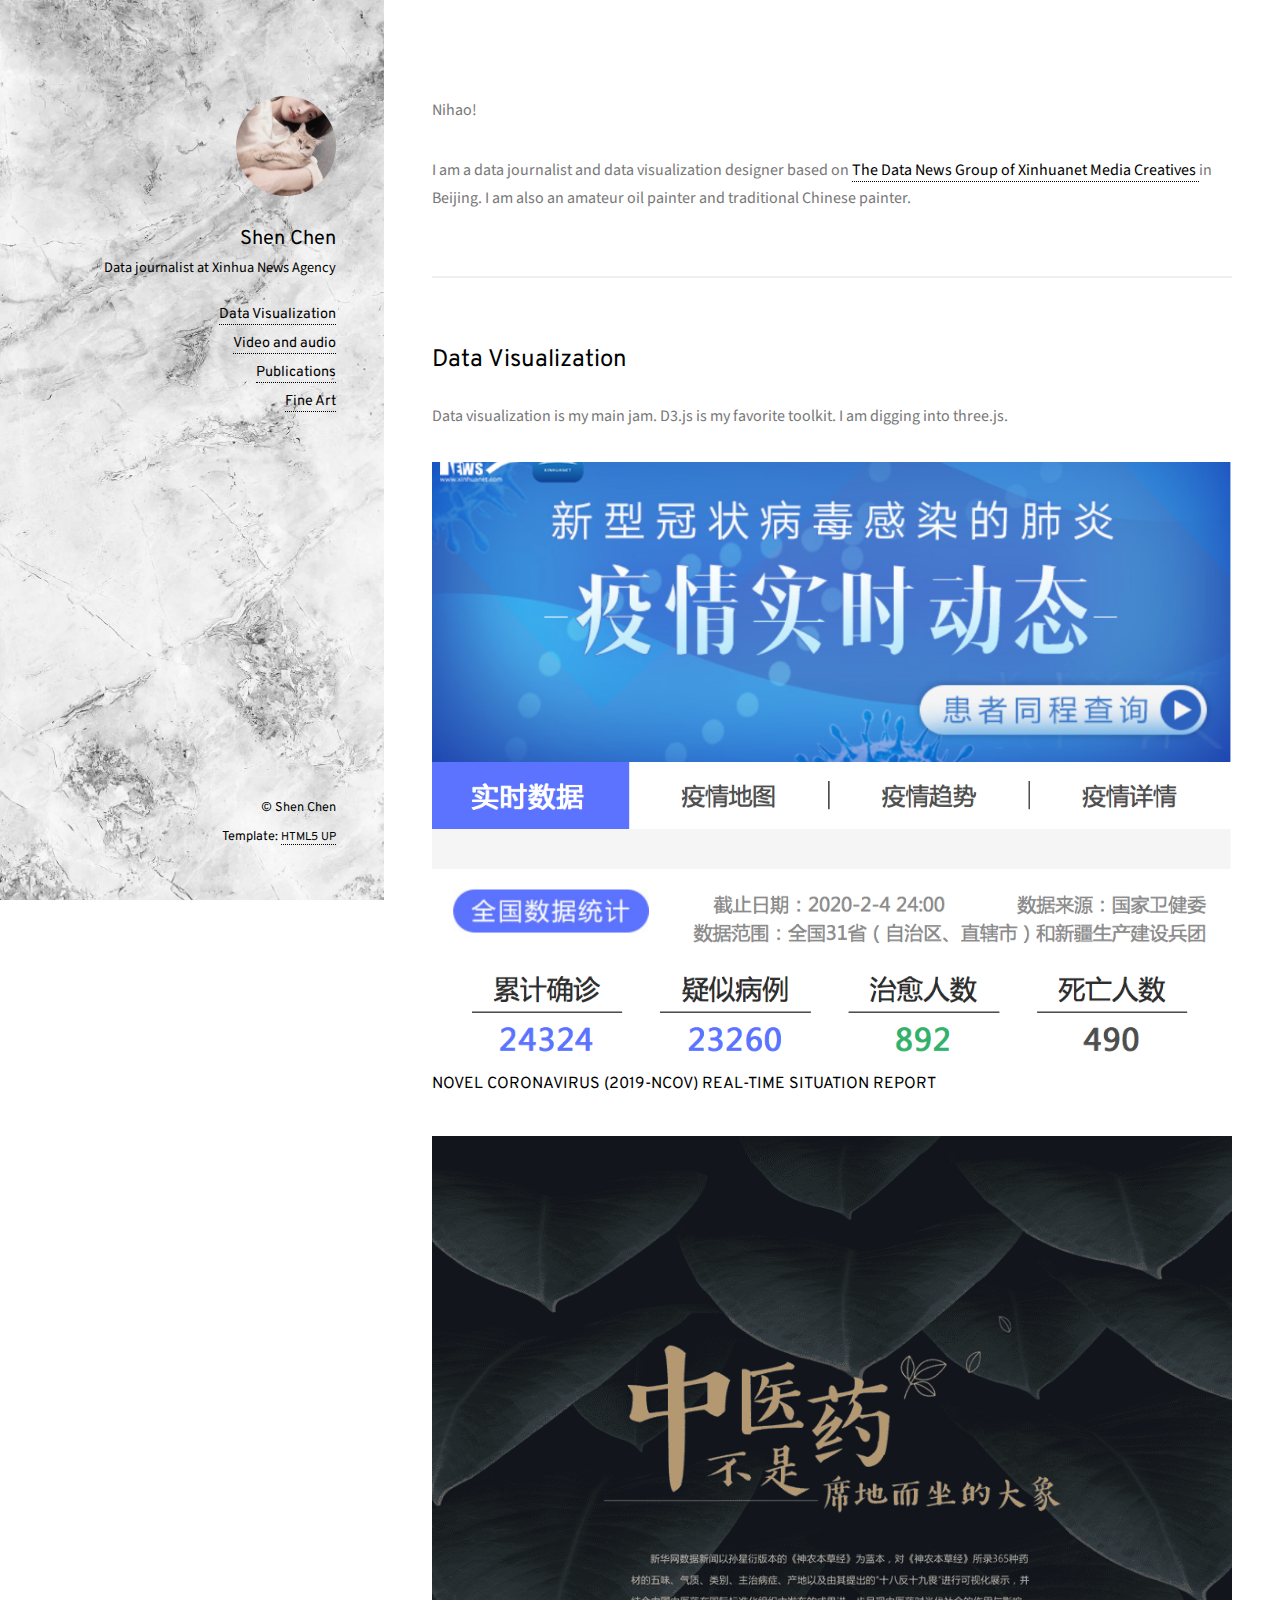
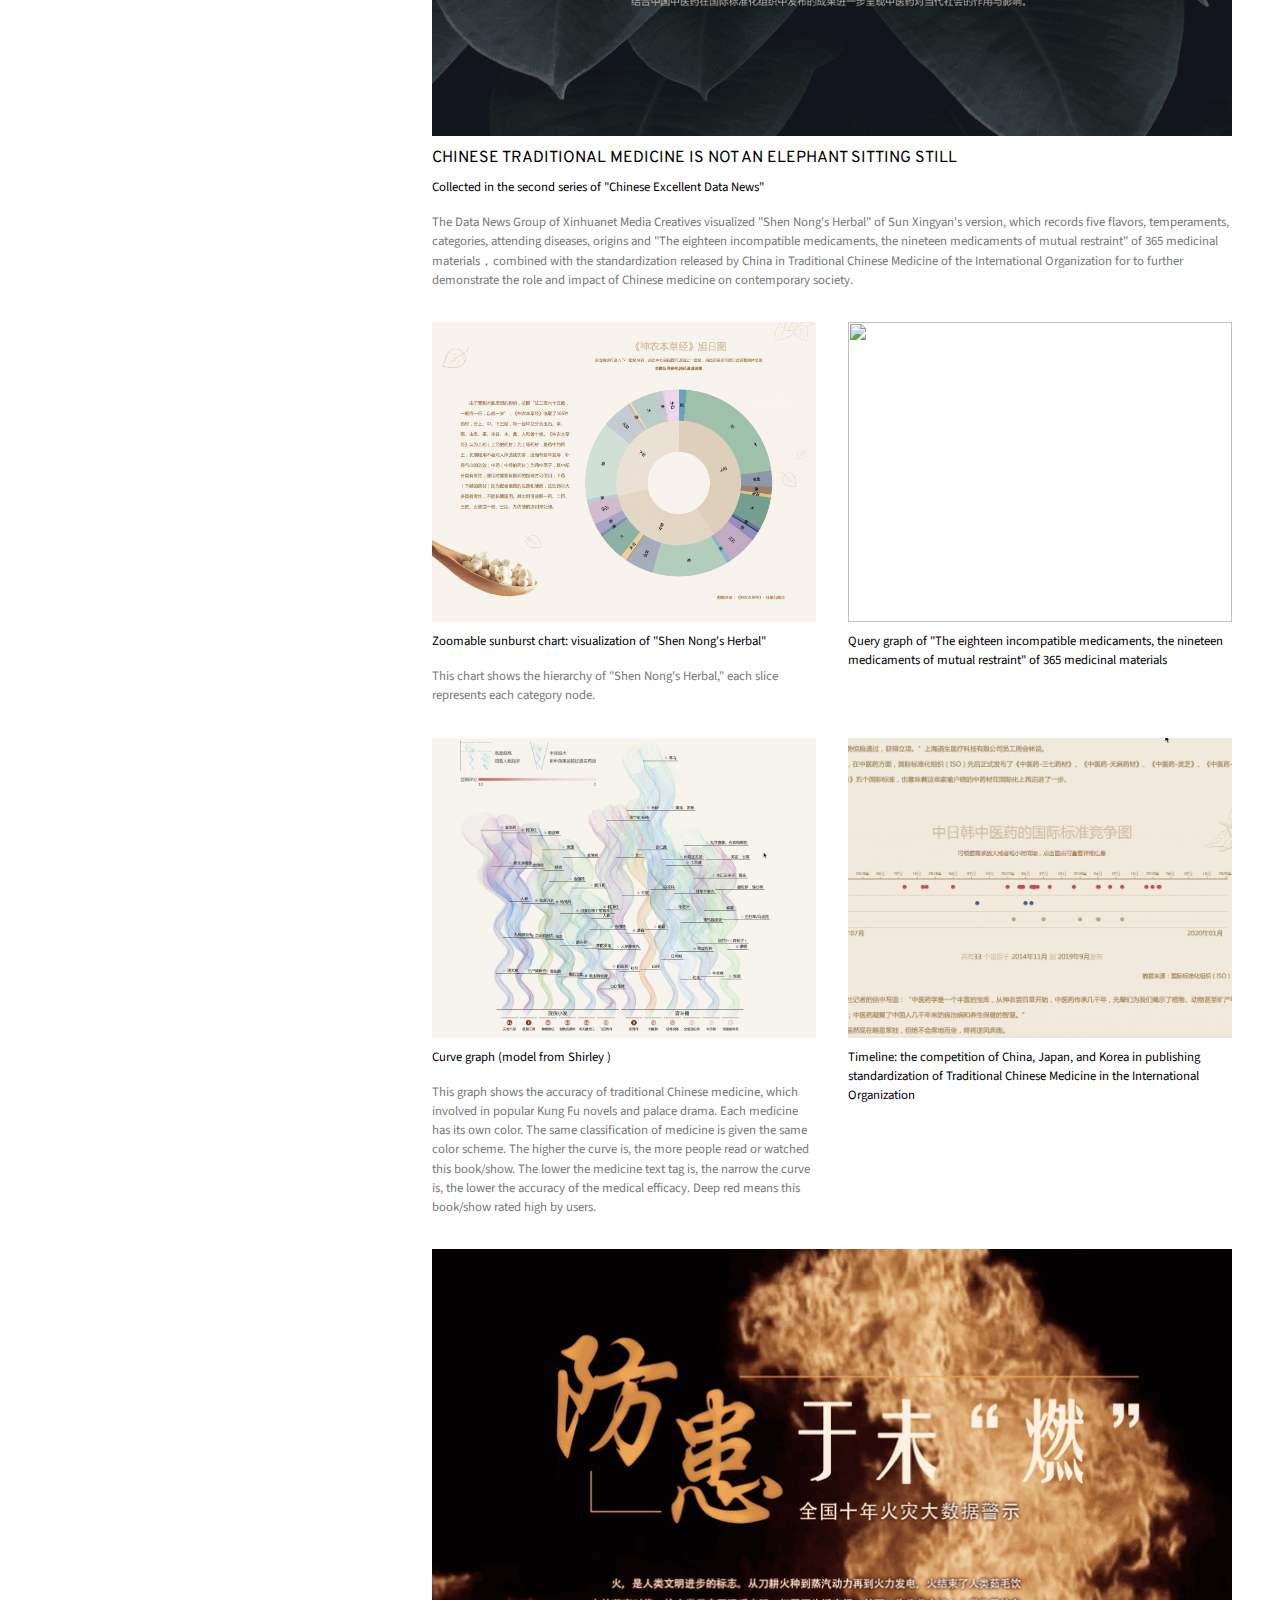
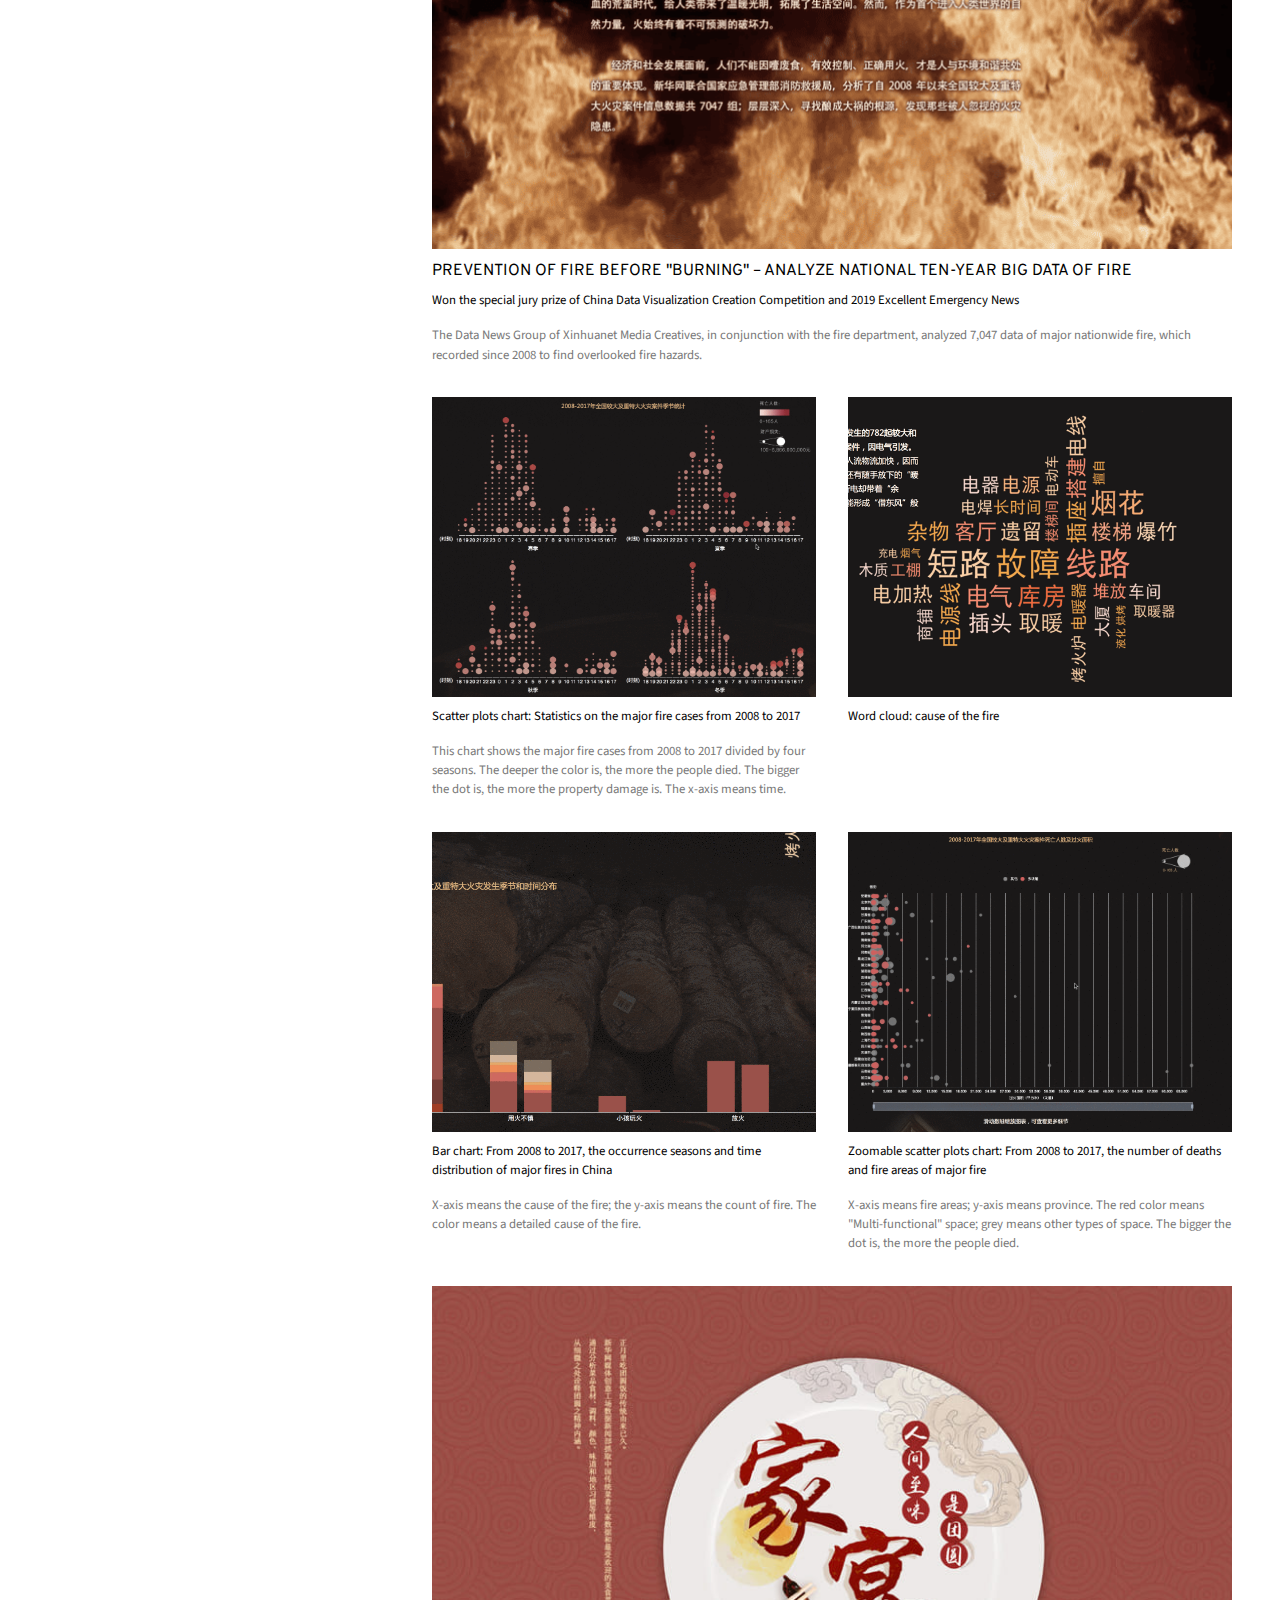
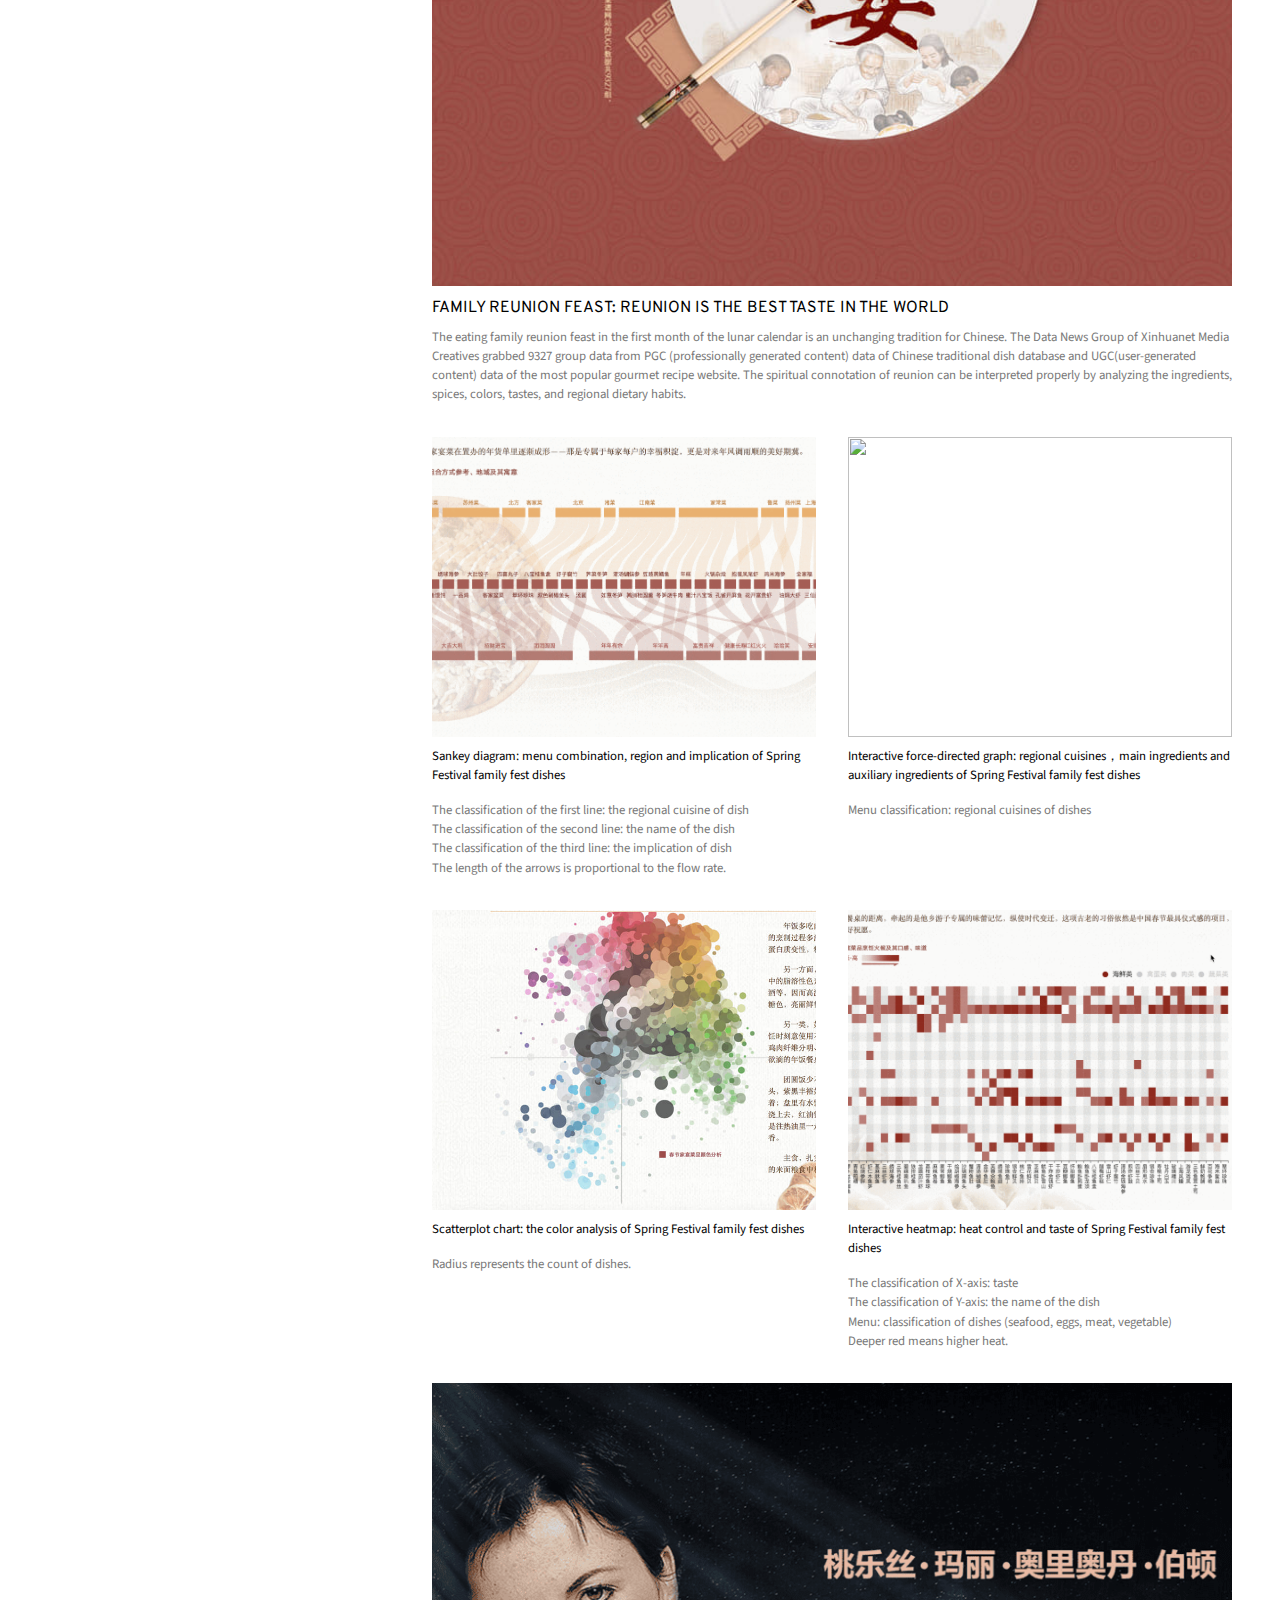
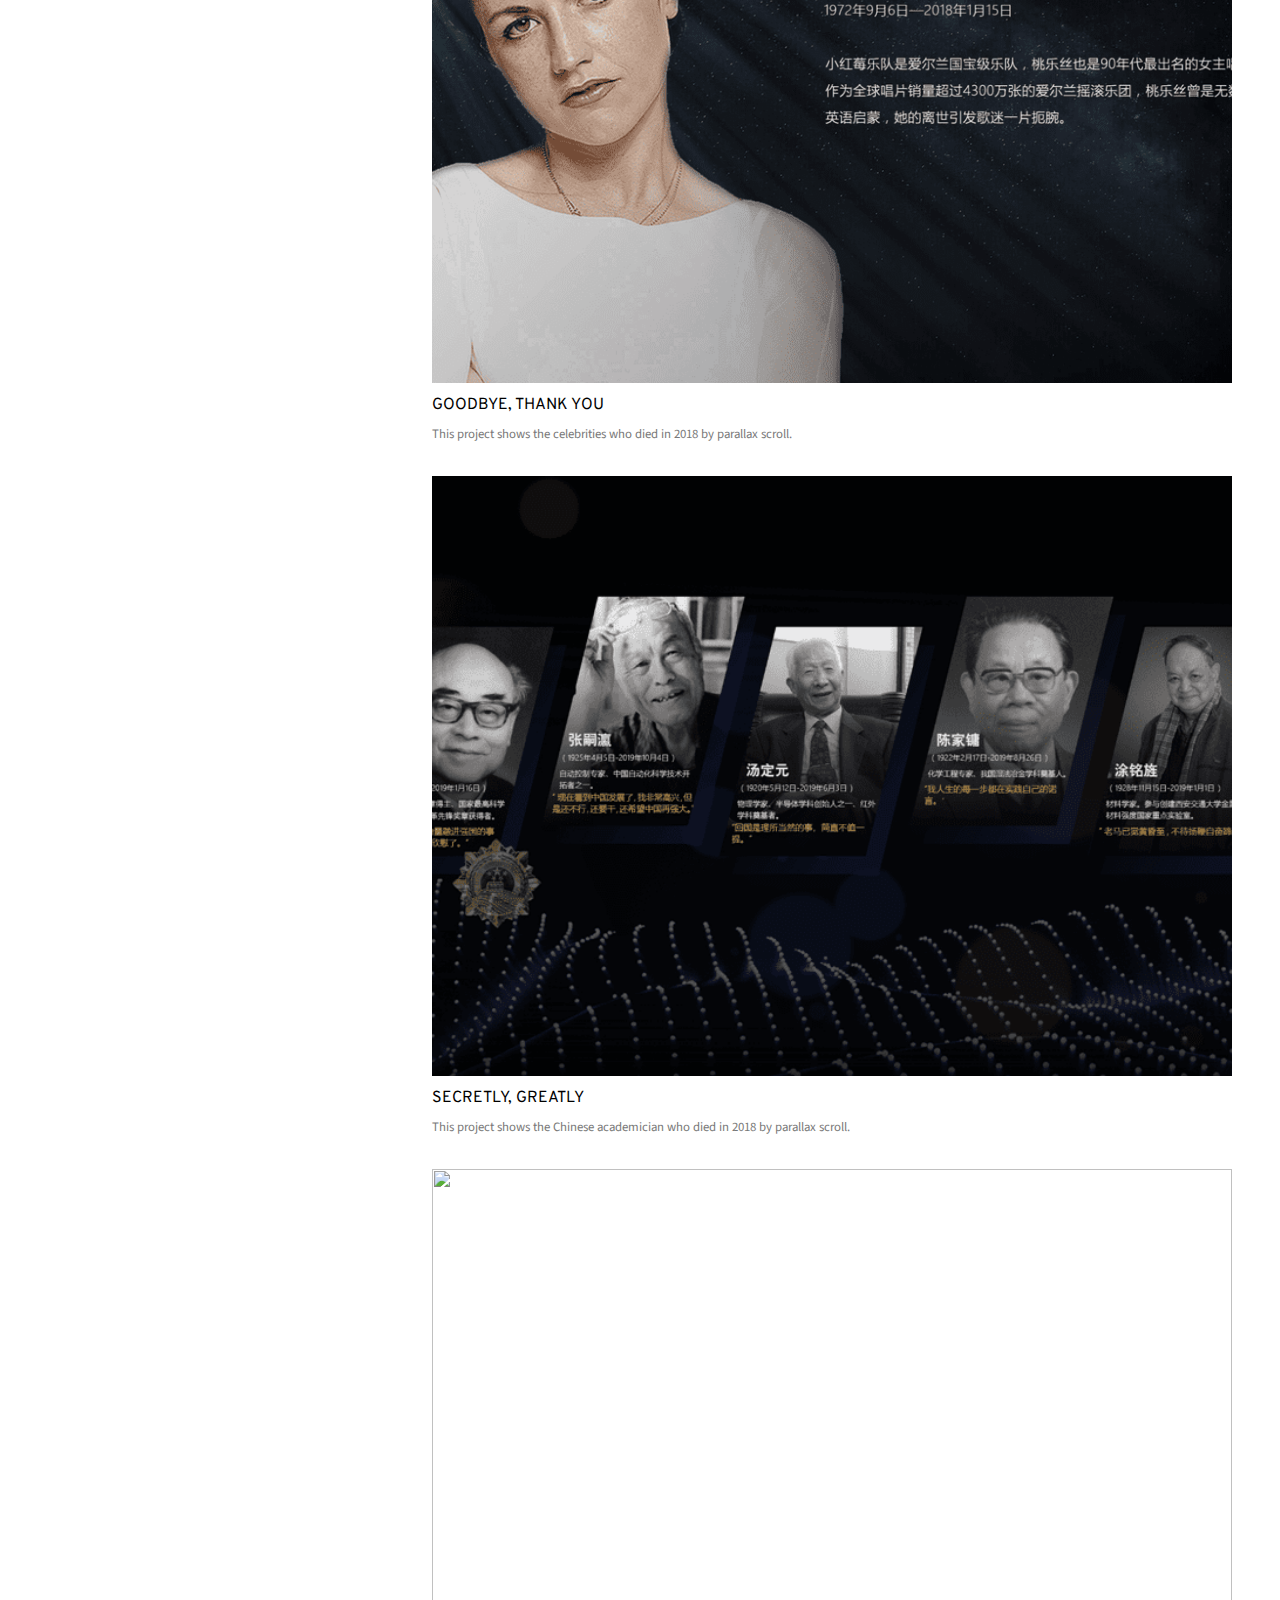
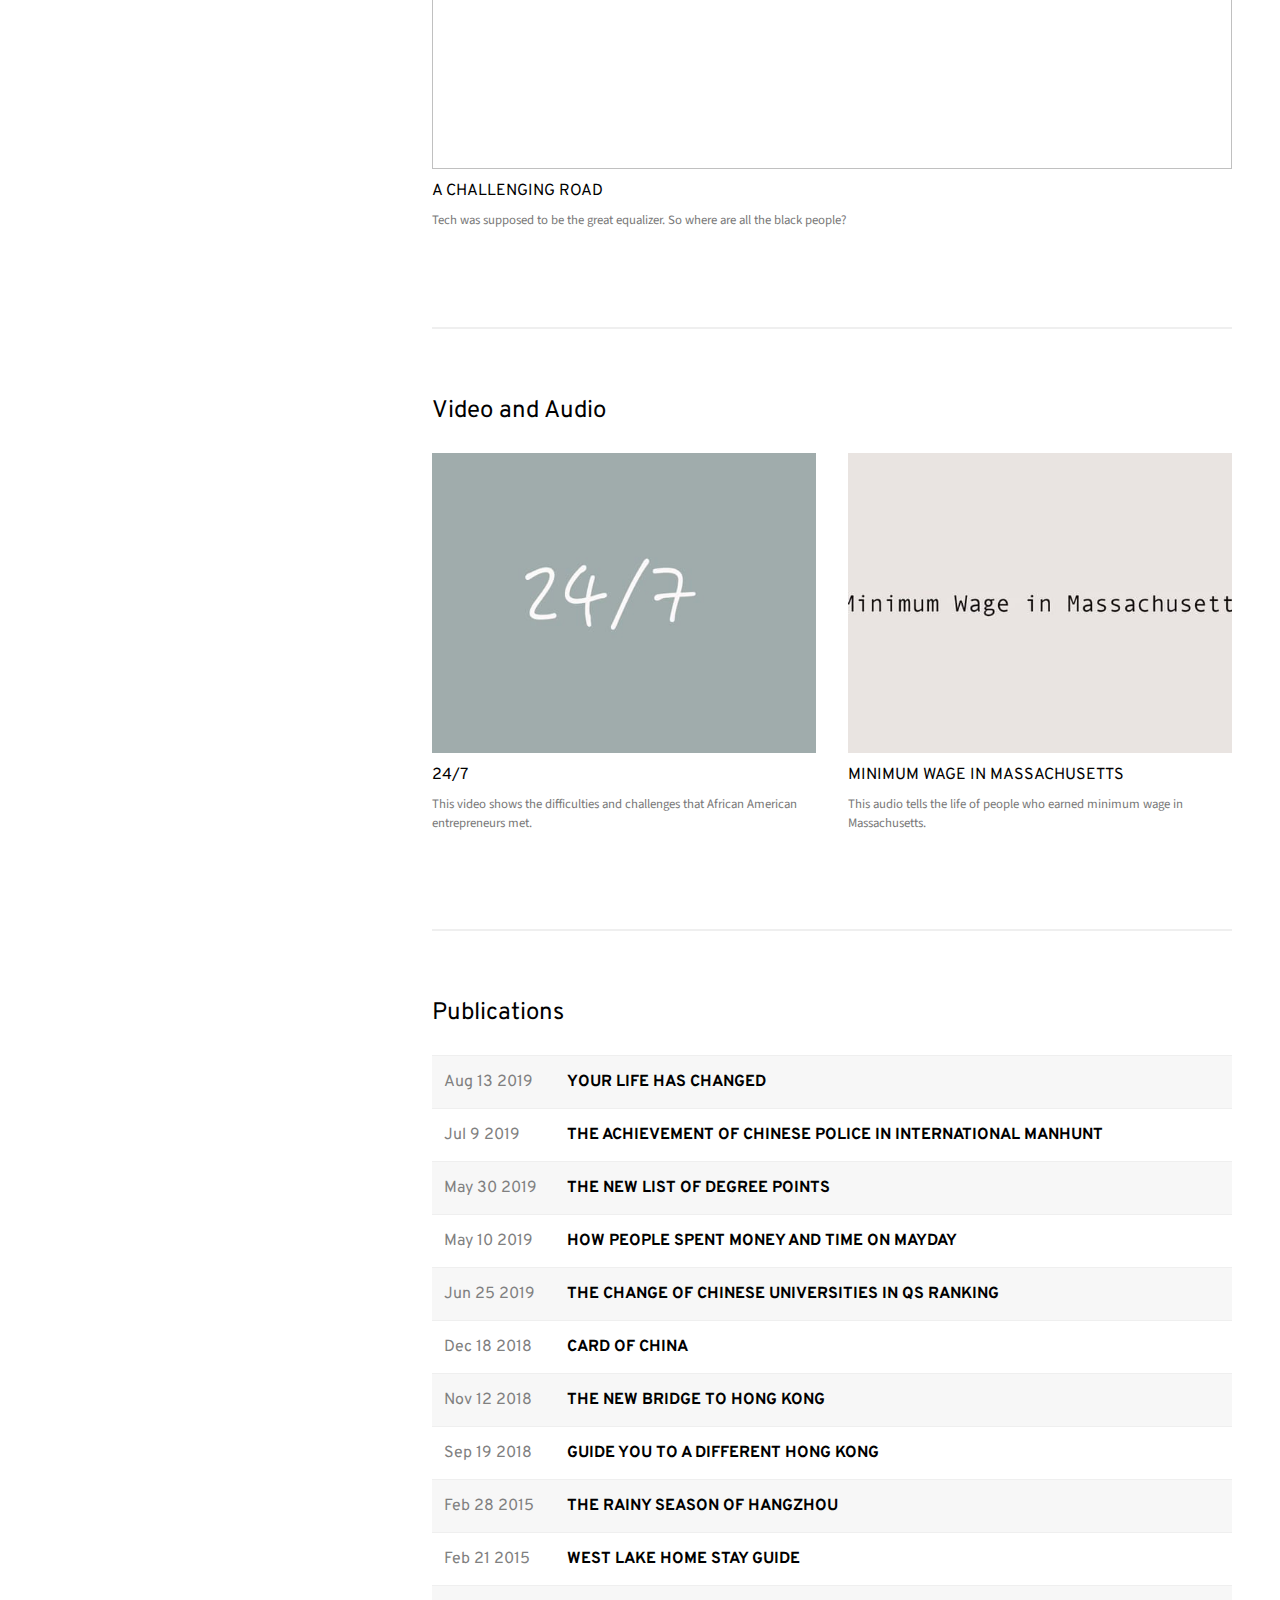
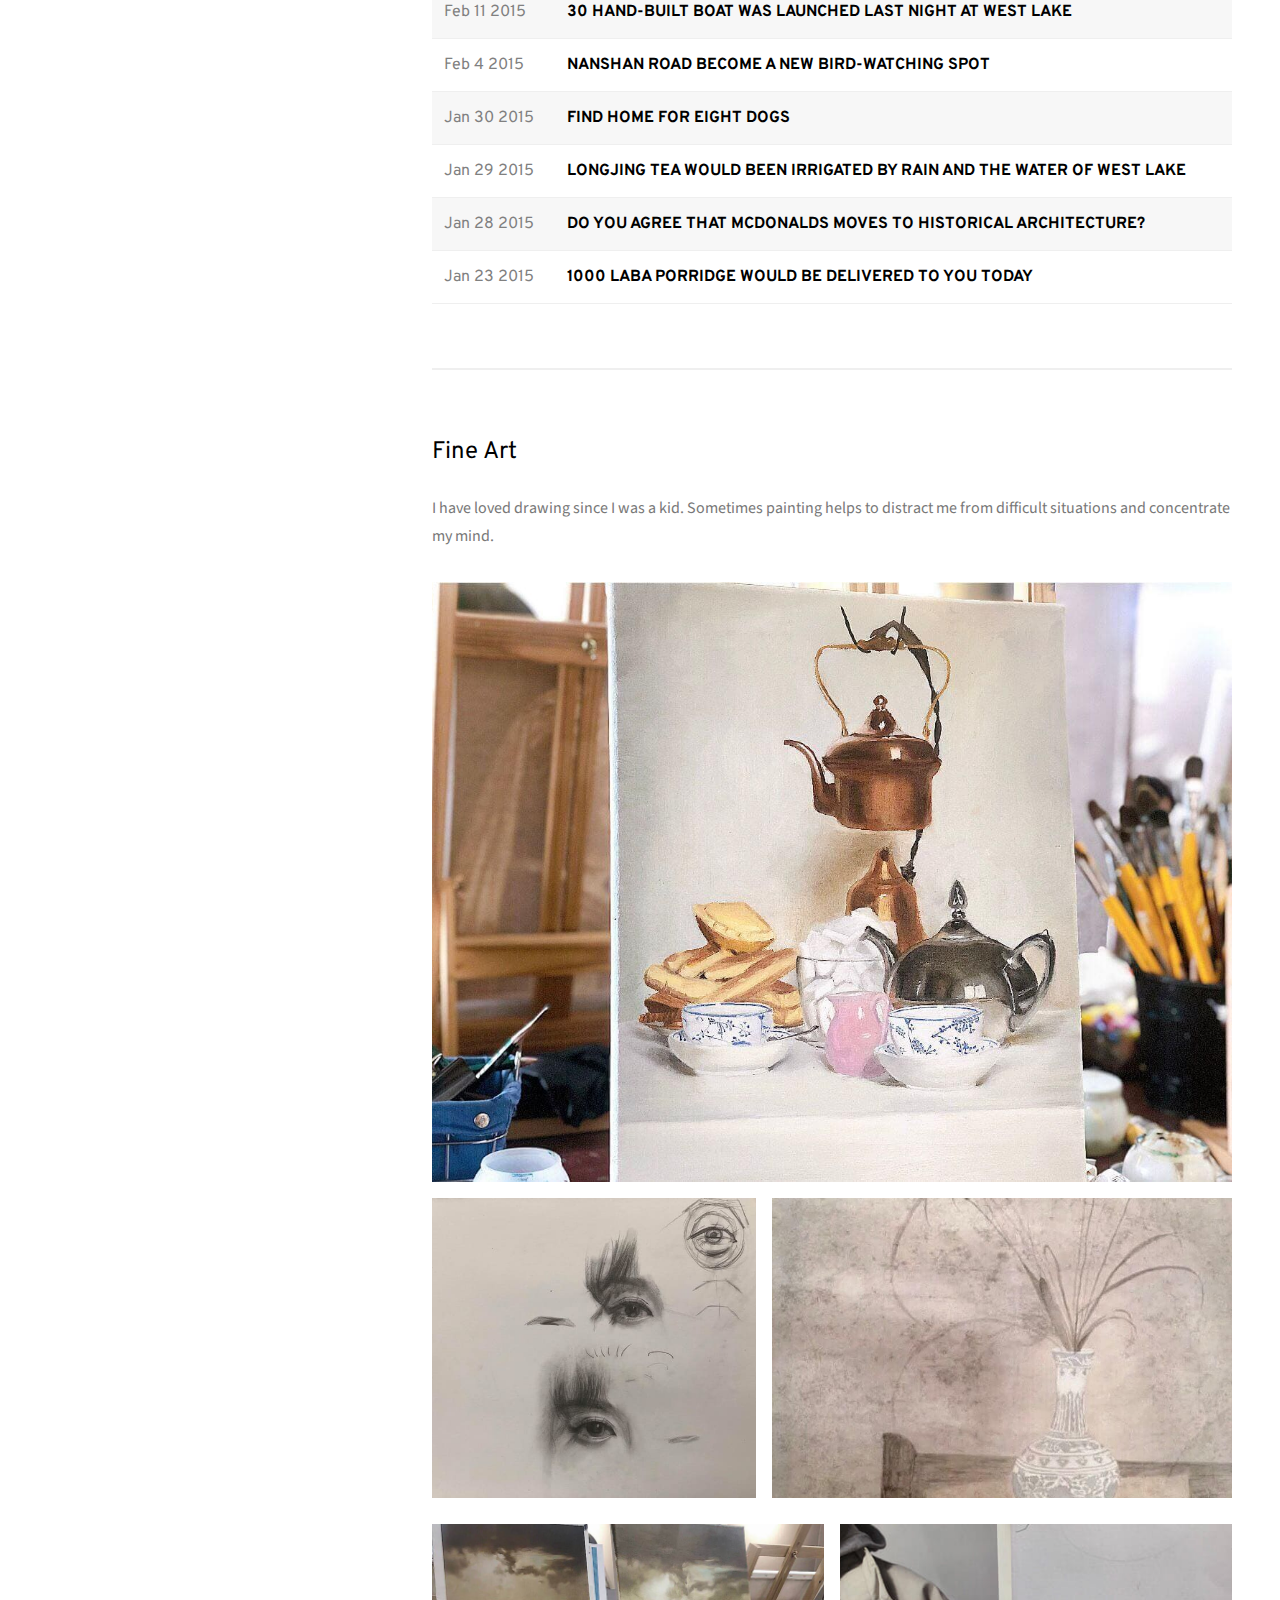
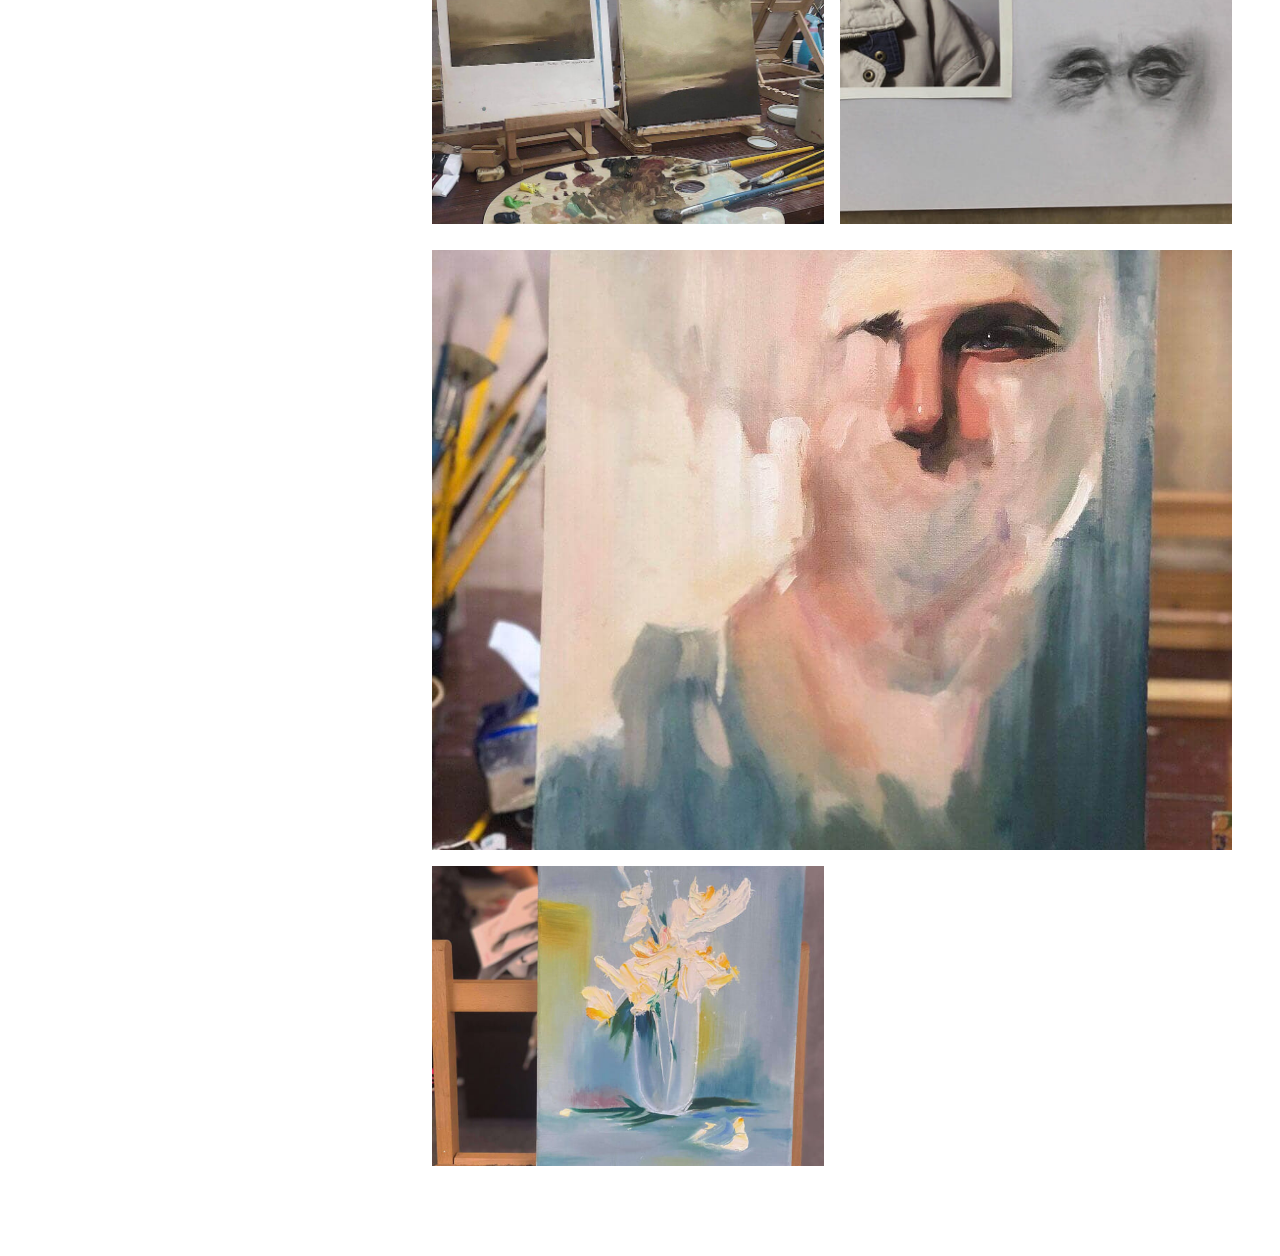
==== commit 4f1b8fbf: "newpic" ====
--- a/index.html
+++ b/index.html
@@ -41,6 +41,10 @@
 
 
 						<div class="row">
+							<article class="col-12 col-12-xsmall work-item">
+								<a href="http://fms.news.cn/swf/2020_sjxw/2_1_xgyq/index.html" target="_Blank" class="image fit thumb" ><img style="height:600px" src="images/thumbs/wuhan.png"/></a>
+								<h3 class='sub_title'>Novel Coronavirus (2019-nCoV) real-time Situation Report </h3>
+							</article>
 							<article class="col-12 col-12-xsmall work-item">
 								<a href="http://www.xinhuanet.com/video/sjxw/2019-08/02/c_1210225888.htm" target="_Blank" class="image fit thumb" ><img style="height:600px" src="images/thumbs/medicine1.png"/></a>
 								<h3 class='sub_title'>CHINESE TRADITIONAL MEDICINE IS NOT AN ELEPHANT SITTING STILL</h3>
@@ -365,11 +369,6 @@
 		<!-- Footer -->
 			<footer id="footer">
 				<div class="inner">
-					<!-- <ul class="icons">
-						<li><a href="http://twitter.com/beatricezjin" class="icon fa-twitter" target="_blank"><span class="label">Twitter</span></a></li>
-						<li><a href="http://github.com/bzjin" class="icon fa-github" target="_blank"><span class="label">Github</span></a></li>
-						<li><a href="https://www.linkedin.com/in/beatrice-j-1486b997/" class="icon fa-linkedin" target="_blank"><span class="label">LinkedIn</span></a></li>
-					</ul> -->
 					<ul class="copyright" >
 						<li>&copy; Shen Chen</li><li>Template: <a href="http://html5up.net">HTML5 UP</a></li>
 					</ul>
